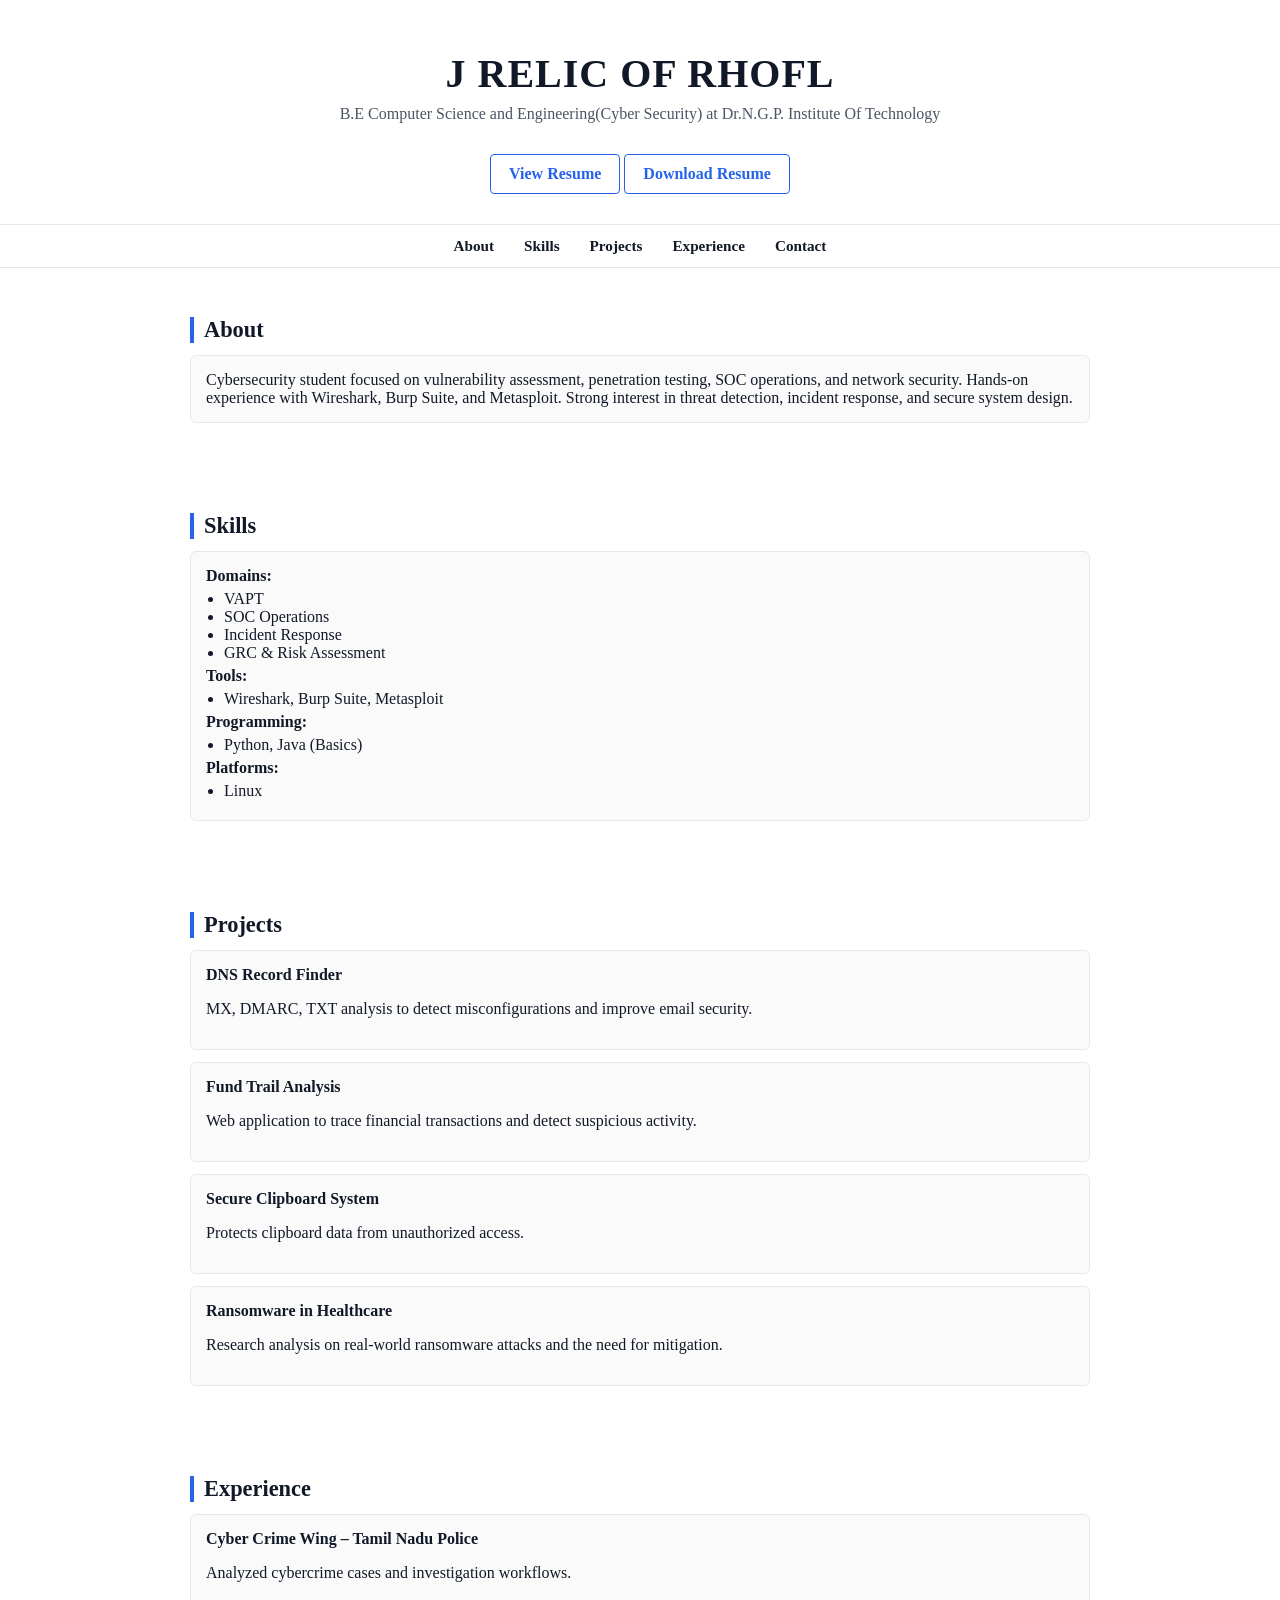
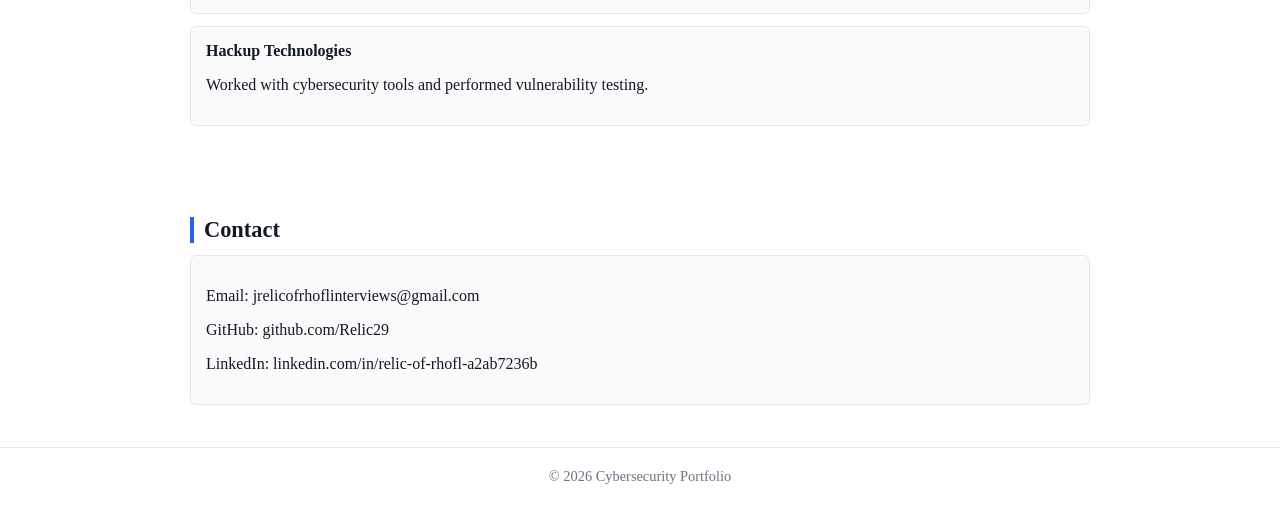
==== index.html @ 37b6a95f "Add files via upload" ====
<!DOCTYPE html>
<html lang="en">
<head>
<meta charset="UTF-8">
<meta name="viewport" content="width=device-width, initial-scale=1.0">
<title>J RELIC OF RHOFL | Cybersecurity Portfolio</title>

<style>
body {
  margin: 0;
  font-family: "Times New Roman", Times, serif;
  background: #ffffff;
  color: #111827;
}

header {
  text-align: center;
  padding: 50px 20px 30px;
  border-bottom: 1px solid #e5e7eb;
}

header h1 {
  font-size: 2.5rem;
  margin: 0;
  letter-spacing: 1px;
}

header p {
  margin-top: 8px;
  color: #4b5563;
  font-size: 1rem;
}

nav {
  display: flex;
  justify-content: center;
  gap: 30px;
  padding: 12px;
  border-bottom: 1px solid #e5e7eb;
}

nav a {
  text-decoration: none;
  color: #111827;
  font-weight: 600;
  font-size: 0.95rem;
}

nav a:hover {
  color: #2563eb;
}

section {
  max-width: 900px;
  margin: auto;
  padding: 30px 20px;
}

h2 {
  font-size: 1.4rem;
  margin-bottom: 12px;
  border-left: 4px solid #2563eb;
  padding-left: 10px;
}

.card {
  border: 1px solid #e5e7eb;
  border-radius: 6px;
  padding: 15px;
  margin-bottom: 12px;
  background: #fafafa;
}

ul {
  margin: 5px 0;
  padding-left: 18px;
}

.footer {
  text-align: center;
  padding: 20px;
  border-top: 1px solid #e5e7eb;
  color: #6b7280;
  font-size: 0.9rem;
}
.resume-btn {
  display: inline-block;
  margin-top: 15px;
  padding: 10px 18px;
  border: 1px solid #2563eb;
  color: #2563eb;
  text-decoration: none;
  font-weight: 600;
  border-radius: 4px;
  transition: 0.3s;
}

.resume-btn:hover {
  background: #2563eb;
  color: #ffffff;
}

</style>
</head>

<body>

<header>
  <h1>J RELIC OF RHOFL</h1>
  <p>B.E Computer Science and Engineering(Cyber Security) at Dr.N.G.P. Institute Of Technology</p>
  <a href="resume.pdf" target="_blank" class="resume-btn">View Resume</a>
  <a href="resume.pdf" download class="resume-btn">Download Resume</a>
</header>

<nav>
  <a href="#about">About</a>
  <a href="#skills">Skills</a>
  <a href="#projects">Projects</a>
  <a href="#experience">Experience</a>
  <a href="#contact">Contact</a>
</nav>

<section id="about">
  <h2>About</h2>
  <div class="card">
    Cybersecurity student focused on vulnerability assessment, penetration testing, SOC operations, and network security. Hands-on experience with Wireshark, Burp Suite, and Metasploit. Strong interest in threat detection, incident response, and secure system design.
  </div>
</section>

<section id="skills">
  <h2>Skills</h2>
  <div class="card">
    <b>Domains:</b>
    <ul>
      <li>VAPT</li>
      <li>SOC Operations</li>
      <li>Incident Response</li>
      <li>GRC & Risk Assessment</li>
    </ul>

    <b>Tools:</b>
    <ul>
      <li>Wireshark, Burp Suite, Metasploit</li>
    </ul>

    <b>Programming:</b>
    <ul>
      <li>Python, Java (Basics) </li>
    </ul>

    <b>Platforms:</b>
    <ul>
      <li>Linux</li>
    </ul>
  </div>
</section>

<section id="projects">
  <h2>Projects</h2>

  <div class="card">
    <b>DNS Record Finder</b>
    <p>MX, DMARC, TXT analysis to detect misconfigurations and improve email security.</p>
  </div>

  <div class="card">
    <b>Fund Trail Analysis</b>
    <p>Web application to trace financial transactions and detect suspicious activity.</p>
  </div>

  <div class="card">
    <b>Secure Clipboard System</b>
    <p>Protects clipboard data from unauthorized access.</p>
  </div>

  <div class="card">
    <b>Ransomware in Healthcare</b>
    <p>Research analysis on real-world ransomware attacks and the need for mitigation.</p>
  </div>

</section>

<section id="experience">
  <h2>Experience</h2>

  <div class="card">
    <b>Cyber Crime Wing – Tamil Nadu Police</b>
    <p>Analyzed cybercrime cases and investigation workflows.</p>
  </div>

  <div class="card">
    <b>Hackup Technologies</b>
    <p>Worked with cybersecurity tools and performed vulnerability testing.</p>
  </div>

</section>

<section id="contact">
  <h2>Contact</h2>
  <div class="card">
    <p>Email: jrelicofrhoflinterviews@gmail.com</p>
    <p>GitHub: github.com/Relic29</p>
    <p>LinkedIn: linkedin.com/in/relic-of-rhofl-a2ab7236b</p>
  </div>
</section>

<div class="footer">
  © 2026 Cybersecurity Portfolio
</div>

</body>
</html>
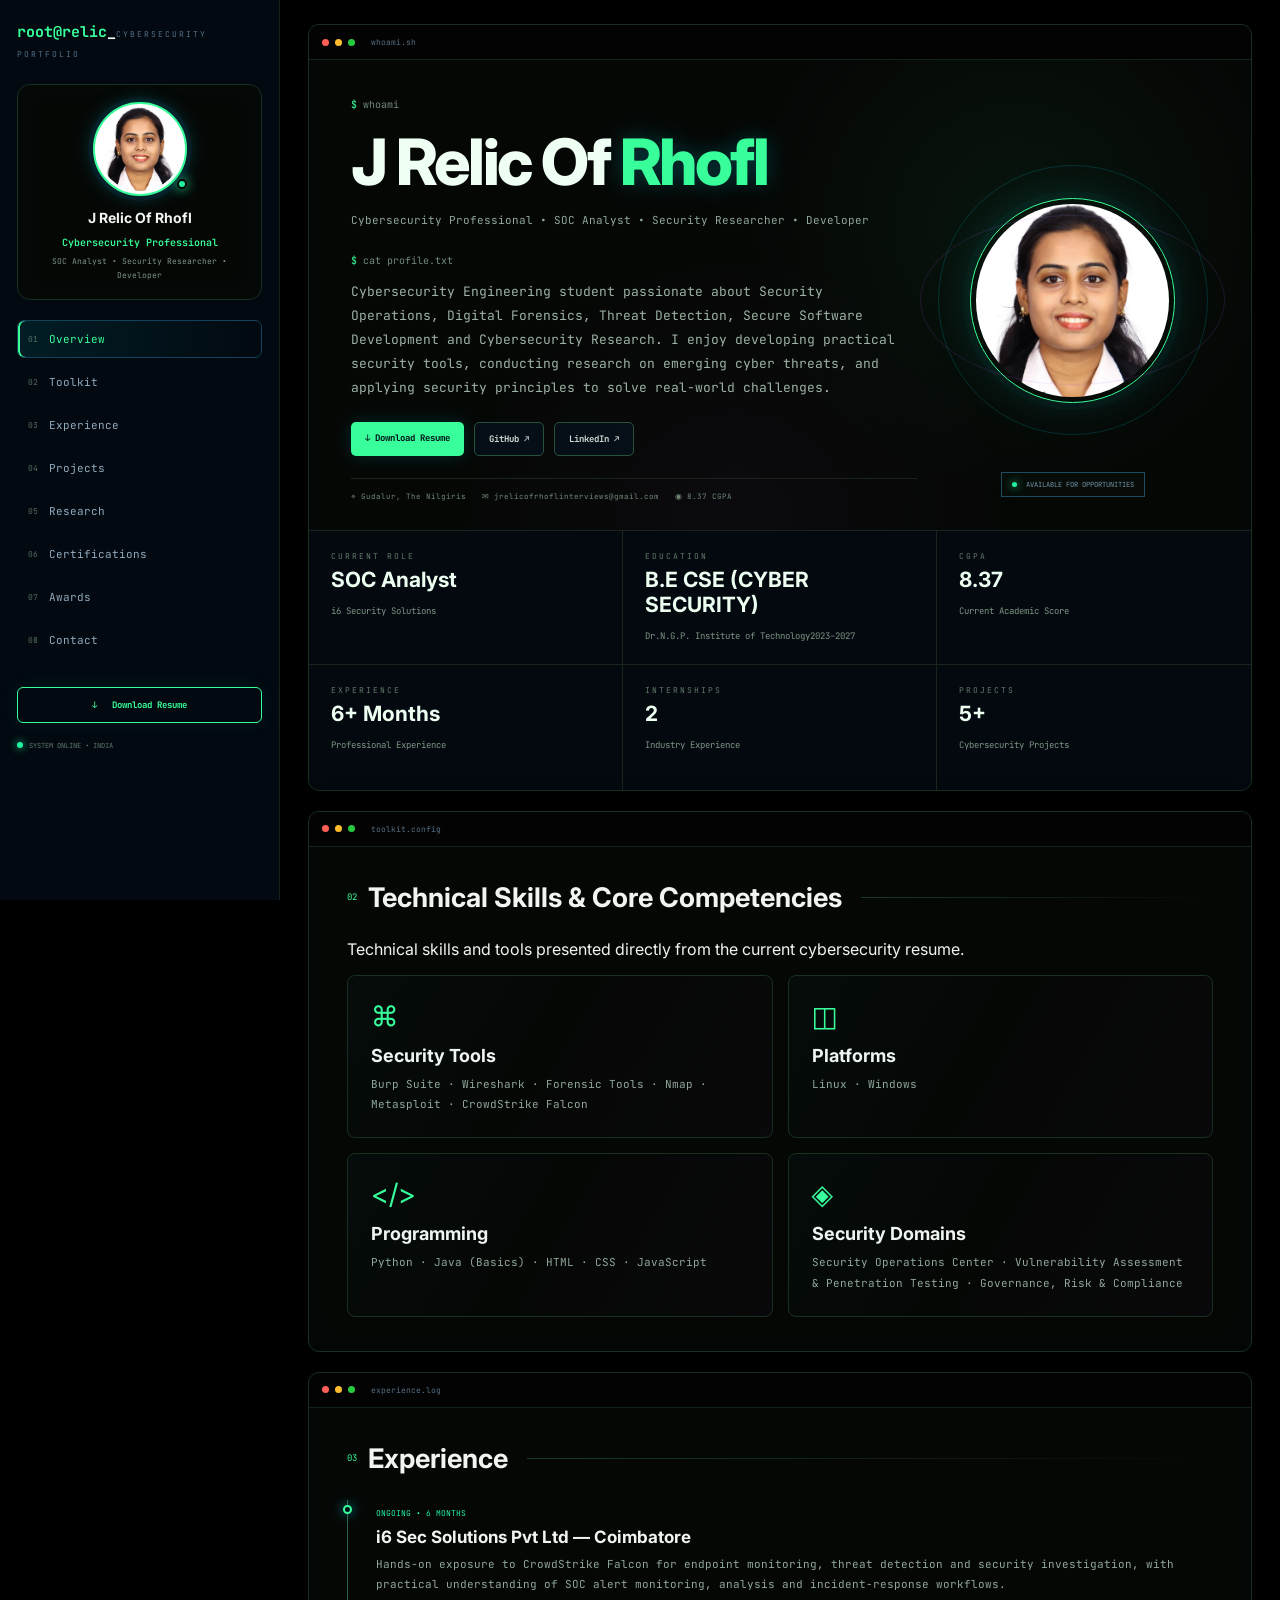
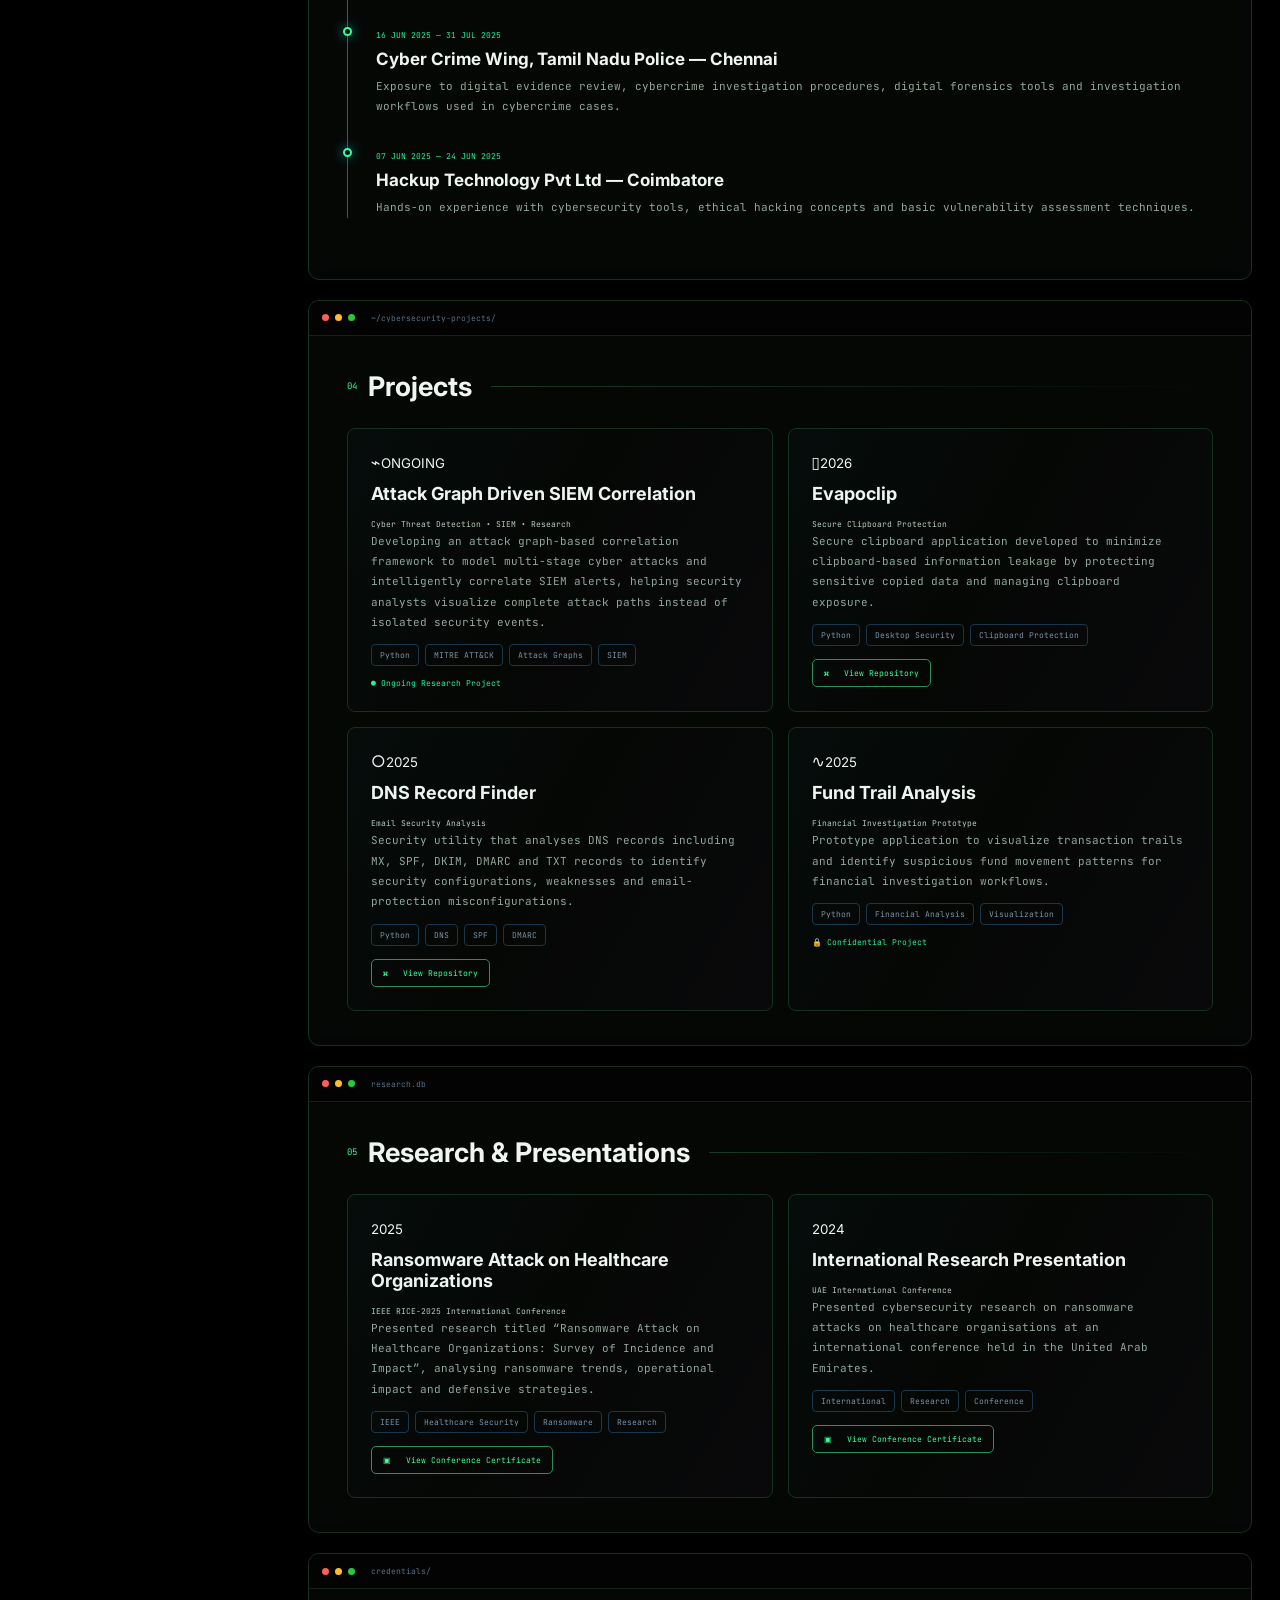
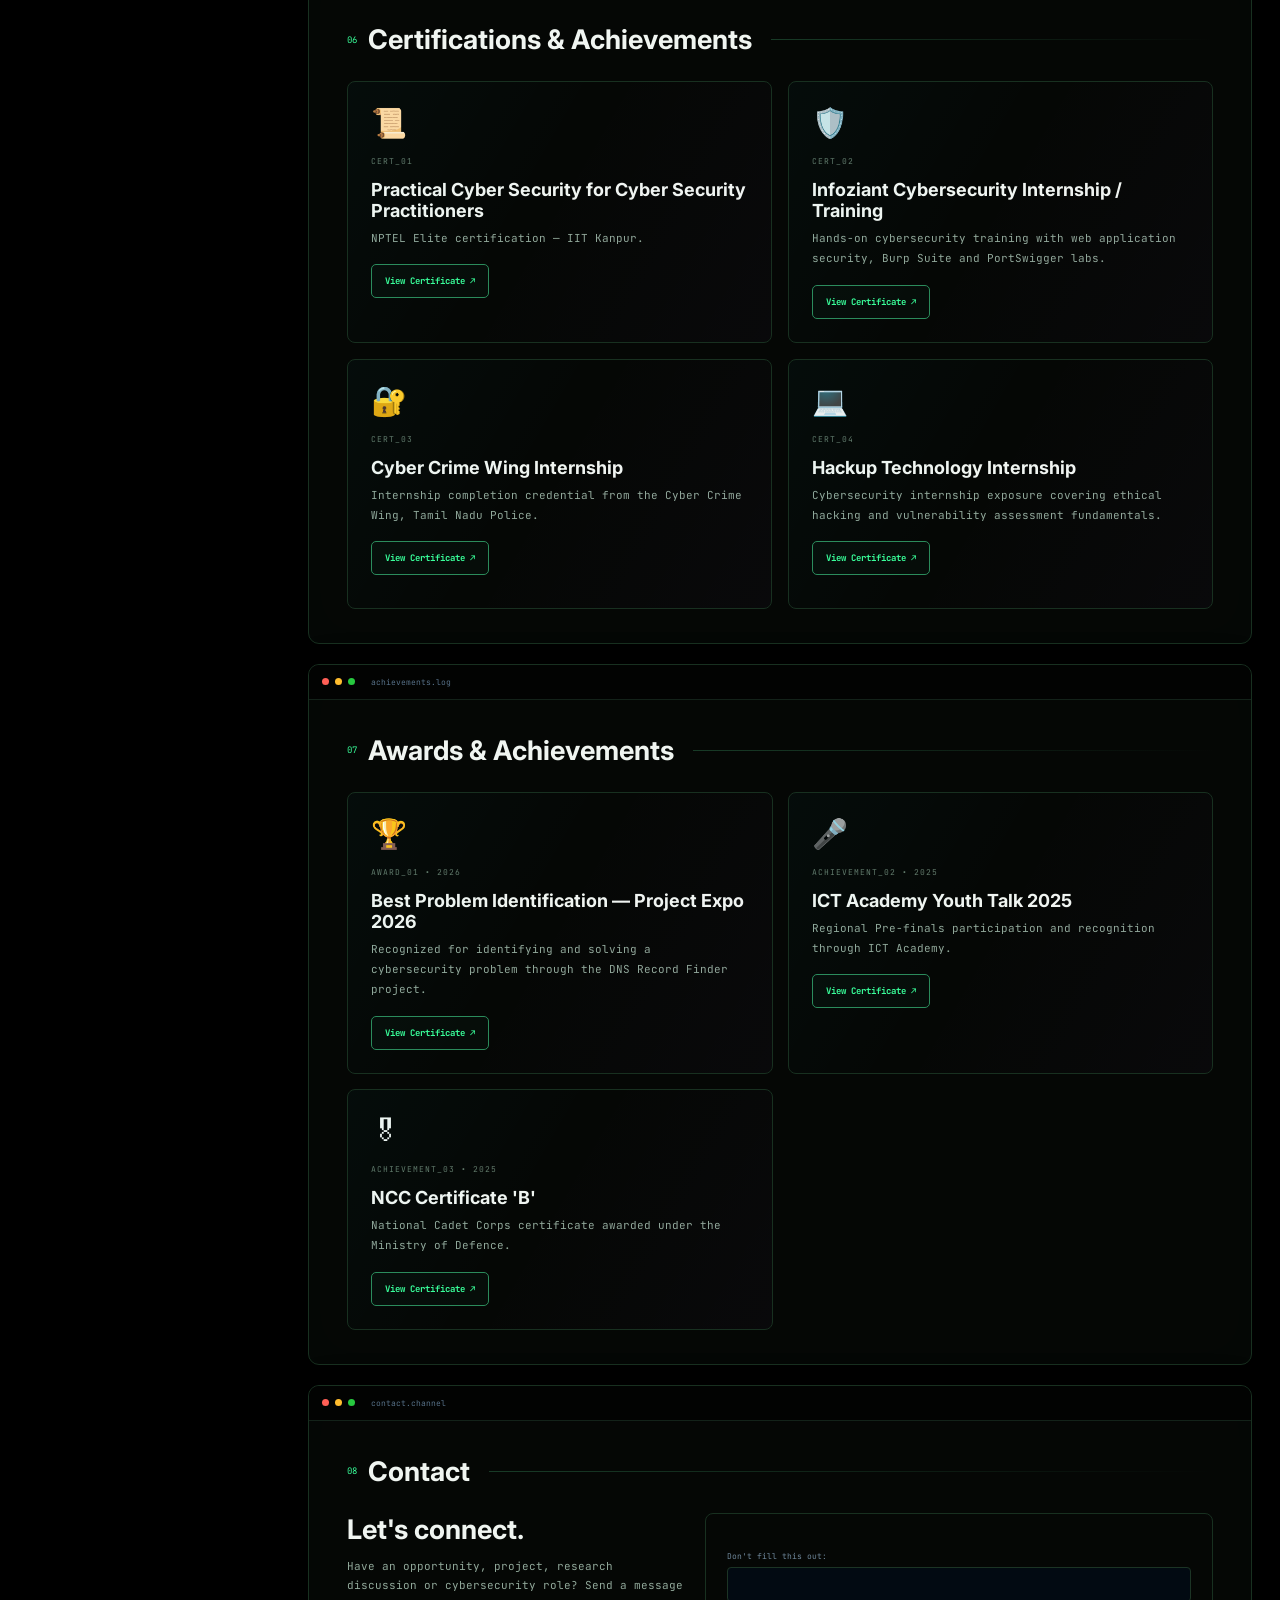
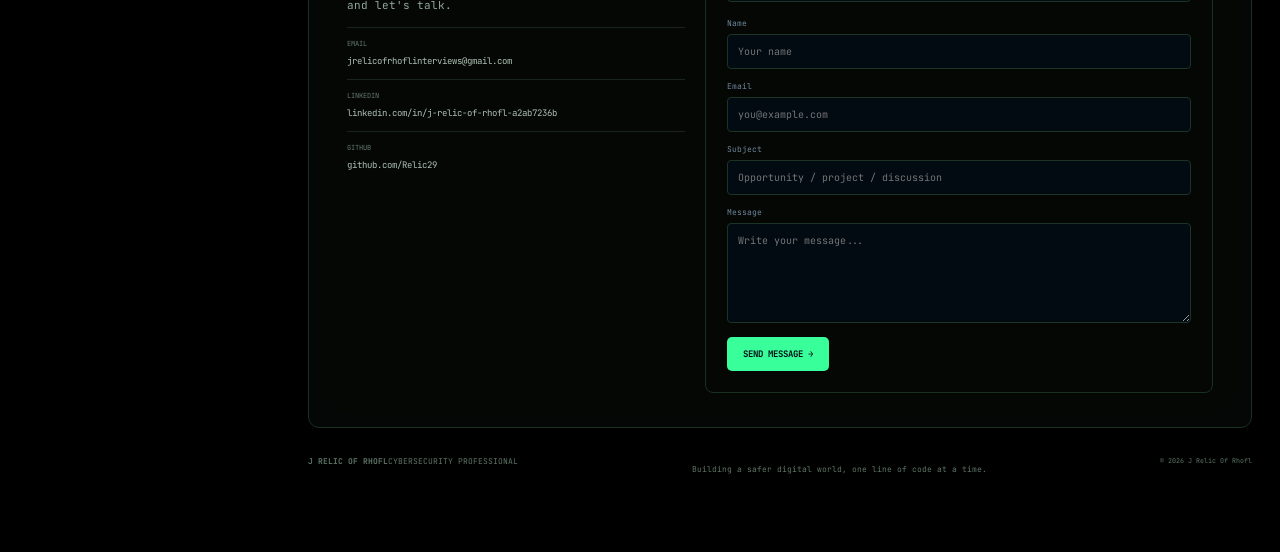
==== commit d13f73d5: "Update cybersecurity portfolio" ====
--- a/index.html
+++ b/index.html
@@ -1,212 +1,271 @@
-<!DOCTYPE html>
-<html lang="en">
-<head>
-<meta charset="UTF-8">
-<meta name="viewport" content="width=device-width, initial-scale=1.0">
-<title>J RELIC OF RHOFL | Cybersecurity Portfolio</title>
-
-<style>
-body {
-  margin: 0;
-  font-family: "Times New Roman", Times, serif;
-  background: #ffffff;
-  color: #111827;
-}
-
-header {
-  text-align: center;
-  padding: 50px 20px 30px;
-  border-bottom: 1px solid #e5e7eb;
-}
-
-header h1 {
-  font-size: 2.5rem;
-  margin: 0;
-  letter-spacing: 1px;
-}
-
-header p {
-  margin-top: 8px;
-  color: #4b5563;
-  font-size: 1rem;
-}
-
-nav {
-  display: flex;
-  justify-content: center;
-  gap: 30px;
-  padding: 12px;
-  border-bottom: 1px solid #e5e7eb;
-}
-
-nav a {
-  text-decoration: none;
-  color: #111827;
-  font-weight: 600;
-  font-size: 0.95rem;
-}
-
-nav a:hover {
-  color: #2563eb;
-}
-
-section {
-  max-width: 900px;
-  margin: auto;
-  padding: 30px 20px;
-}
-
-h2 {
-  font-size: 1.4rem;
-  margin-bottom: 12px;
-  border-left: 4px solid #2563eb;
-  padding-left: 10px;
-}
-
-.card {
-  border: 1px solid #e5e7eb;
-  border-radius: 6px;
-  padding: 15px;
-  margin-bottom: 12px;
-  background: #fafafa;
-}
-
-ul {
-  margin: 5px 0;
-  padding-left: 18px;
-}
-
-.footer {
-  text-align: center;
-  padding: 20px;
-  border-top: 1px solid #e5e7eb;
-  color: #6b7280;
-  font-size: 0.9rem;
-}
-.resume-btn {
-  display: inline-block;
-  margin-top: 15px;
-  padding: 10px 18px;
-  border: 1px solid #2563eb;
-  color: #2563eb;
-  text-decoration: none;
-  font-weight: 600;
-  border-radius: 4px;
-  transition: 0.3s;
-}
-
-.resume-btn:hover {
-  background: #2563eb;
-  color: #ffffff;
-}
-
-</style>
-</head>
-
-<body>
-
-<header>
-  <h1>J RELIC OF RHOFL</h1>
-  <p>B.E Computer Science and Engineering(Cyber Security) at Dr.N.G.P. Institute Of Technology</p>
-  <a href="resume.pdf" target="_blank" class="resume-btn">View Resume</a>
-  <a href="resume.pdf" download class="resume-btn">Download Resume</a>
-</header>
-
-<nav>
-  <a href="#about">About</a>
-  <a href="#skills">Skills</a>
-  <a href="#projects">Projects</a>
-  <a href="#experience">Experience</a>
-  <a href="#contact">Contact</a>
-</nav>
-
-<section id="about">
-  <h2>About</h2>
-  <div class="card">
-    Cybersecurity student focused on vulnerability assessment, penetration testing, SOC operations, and network security. Hands-on experience with Wireshark, Burp Suite, and Metasploit. Strong interest in threat detection, incident response, and secure system design.
-  </div>
-</section>
-
-<section id="skills">
-  <h2>Skills</h2>
-  <div class="card">
-    <b>Domains:</b>
-    <ul>
-      <li>VAPT</li>
-      <li>SOC Operations</li>
-      <li>Incident Response</li>
-      <li>GRC & Risk Assessment</li>
-    </ul>
-
-    <b>Tools:</b>
-    <ul>
-      <li>Wireshark, Burp Suite, Metasploit</li>
-    </ul>
-
-    <b>Programming:</b>
-    <ul>
-      <li>Python, Java (Basics) </li>
-    </ul>
-
-    <b>Platforms:</b>
-    <ul>
-      <li>Linux</li>
-    </ul>
-  </div>
-</section>
-
-<section id="projects">
-  <h2>Projects</h2>
-
-  <div class="card">
-    <b>DNS Record Finder</b>
-    <p>MX, DMARC, TXT analysis to detect misconfigurations and improve email security.</p>
-  </div>
-
-  <div class="card">
-    <b>Fund Trail Analysis</b>
-    <p>Web application to trace financial transactions and detect suspicious activity.</p>
-  </div>
-
-  <div class="card">
-    <b>Secure Clipboard System</b>
-    <p>Protects clipboard data from unauthorized access.</p>
-  </div>
-
-  <div class="card">
-    <b>Ransomware in Healthcare</b>
-    <p>Research analysis on real-world ransomware attacks and the need for mitigation.</p>
-  </div>
-
-</section>
-
-<section id="experience">
-  <h2>Experience</h2>
-
-  <div class="card">
-    <b>Cyber Crime Wing – Tamil Nadu Police</b>
-    <p>Analyzed cybercrime cases and investigation workflows.</p>
-  </div>
-
-  <div class="card">
-    <b>Hackup Technologies</b>
-    <p>Worked with cybersecurity tools and performed vulnerability testing.</p>
-  </div>
-
-</section>
-
-<section id="contact">
-  <h2>Contact</h2>
-  <div class="card">
-    <p>Email: jrelicofrhoflinterviews@gmail.com</p>
-    <p>GitHub: github.com/Relic29</p>
-    <p>LinkedIn: linkedin.com/in/relic-of-rhofl-a2ab7236b</p>
-  </div>
-</section>
-
-<div class="footer">
-  © 2026 Cybersecurity Portfolio
-</div>
-
-</body>
-</html>
+<!DOCTYPE html>
+<html lang="en">
+<head>
+<meta charset="UTF-8">
+<meta name="viewport" content="width=device-width, initial-scale=1.0">
+<title>J Relic Of Rhofl | Cybersecurity Professional</title>
+<meta name="description" content="J Relic Of Rhofl — Cybersecurity Professional, SOC Analyst, Security Researcher and Developer.">
+<link rel="preconnect" href="https://fonts.googleapis.com">
+<link rel="preconnect" href="https://fonts.gstatic.com" crossorigin>
+<link href="https://fonts.googleapis.com/css2?family=JetBrains+Mono:wght@400;500;600;700&family=Space+Grotesk:wght@500;600;700&display=swap" rel="stylesheet">
+<link rel="stylesheet" href="style.css">
+</head>
+<body><div class="cyber-bg black-cyber-bg" aria-hidden="true"><div class="grid-glow"></div><div class="scan-beam"></div><div class="hud-orb orb-a"></div><div class="hud-orb orb-b"></div><div class="hud-cross cross-a">+</div><div class="hud-cross cross-b">+</div></div>
+<div class="scanlines"></div>
+<div class="ambient ambient-a"></div>
+<div class="ambient ambient-b"></div>
+
+<div class="shell">
+<aside class="sidebar" id="sidebar">
+  <div class="brand"><span class="prompt">root@relic</span><span class="cursor">_</span><span class="brand-sub">CYBERSECURITY PORTFOLIO</span></div>
+
+  <div class="operator-card">
+    <div class="operator-photo"><img src="assets/profile.jpg" alt="J Relic Of Rhofl"><span></span></div>
+    <h3>J Relic Of Rhofl</h3>
+    <strong>Cybersecurity Professional</strong>
+    <small>SOC Analyst • Security Researcher • Developer</small>
+  </div>
+
+  <nav>
+    <a class="active" href="#overview"><i>01</i> Overview</a>
+    <a href="#toolkit"><i>02</i> Toolkit</a>
+    <a href="#experience"><i>03</i> Experience</a>
+    <a href="#projects"><i>04</i> Projects</a>
+    <a href="#research"><i>05</i> Research</a>
+    <a href="#certificates"><i>06</i> Certifications</a>
+    <a href="#awards"><i>07</i> Awards</a><a href="#contact"><i>08</i> Contact</a>
+  </nav>
+
+  <a class="resume-btn" href="assets/resume.pdf" download>↓ &nbsp; Download Resume</a>
+  <div class="system"><span></span>SYSTEM ONLINE • INDIA</div>
+</aside>
+
+<button class="mobile-toggle" id="mobileToggle">☰</button>
+
+<main class="main">
+<div class="content">
+<section class="window" id="overview">
+  <div class="chrome"><b></b><b></b><b></b><span>whoami.sh</span></div>
+  <div class="hero">
+    <div class="hero-copy">
+      <div class="terminal-line"><span>$</span> whoami</div>
+      <h1>J Relic Of <em>Rhofl</em></h1>
+      <div class="tagline">Cybersecurity Professional <span>•</span> SOC Analyst <span>•</span> Security Researcher <span>•</span> Developer</div>
+      <div class="terminal-line profile-command"><span>$</span> cat profile.txt</div>
+      <p class="intro">Cybersecurity Engineering student passionate about Security Operations, Digital Forensics, Threat Detection, Secure Software Development and Cybersecurity Research. I enjoy developing practical security tools, conducting research on emerging cyber threats, and applying security principles to solve real-world challenges.</p>
+      <div class="hero-actions">
+        <a class="primary-btn" href="assets/resume.pdf" download>↓ Download Resume</a>
+        <a class="outline-btn" href="https://github.com/Relic29" target="_blank">GitHub ↗</a>
+        <a class="outline-btn" href="https://www.linkedin.com/in/j-relic-of-rhofl-a2ab7236b/" target="_blank">LinkedIn ↗</a>
+      </div>
+      <div class="contact-strip">
+        <span>⌖ Gudalur, The Nilgiris</span>
+        <span>✉ jrelicofrhoflinterviews@gmail.com</span>
+        <span>◉ 8.37 CGPA</span>
+      </div>
+    </div>
+    <div class="hero-photo">
+      <div class="ring ring-a"></div><div class="ring ring-b"></div>
+      <div class="photo"><img src="assets/profile.jpg" alt="J Relic Of Rhofl"></div>
+      <div class="status-chip"><span></span> AVAILABLE FOR OPPORTUNITIES</div>
+    </div>
+  </div>
+
+  <div class="stat-grid">
+    <div><small>CURRENT ROLE</small><strong>SOC Analyst</strong><span>i6 Security Solutions</span></div>
+    <div class="education-stat"><small>EDUCATION</small><strong>B.E CSE (CYBER SECURITY)</strong><span>Dr.N.G.P. Institute of Technology</span><em>2023–2027</em></div>
+    <div><small>CGPA</small><strong>8.37</strong><span>Current Academic Score</span></div>
+    <div><small>EXPERIENCE</small><strong>6+ Months</strong><span>Professional Experience</span></div>
+    <div><small>INTERNSHIPS</small><strong>2</strong><span>Industry Experience</span></div>
+    <div><small>PROJECTS</small><strong>5+</strong><span>Cybersecurity Projects</span></div>
+  </div>
+</section>
+
+<section class="window" id="toolkit">
+  <div class="chrome"><b></b><b></b><b></b><span>toolkit.config</span></div>
+  <div class="section-body">
+    <div class="section-head"><span>02</span><h2>Technical Skills & Core Competencies</h2></div>
+    <div class="skill-intro">
+      <p>Technical skills and tools presented directly from the current cybersecurity resume.</p>
+    </div>
+    <div class="tool-grid enhanced-tools">
+      <article>
+        <div class="icon">⌘</div>
+        <h3>Security Tools</h3>
+        <p>Burp Suite · Wireshark · Forensic Tools · Nmap · Metasploit · CrowdStrike Falcon</p>
+      </article>
+      <article>
+        <div class="icon">◫</div>
+        <h3>Platforms</h3>
+        <p>Linux · Windows</p>
+      </article>
+      <article>
+        <div class="icon">&lt;/&gt;</div>
+        <h3>Programming</h3>
+        <p>Python · Java (Basics) · HTML · CSS · JavaScript</p>
+      </article>
+      <article>
+        <div class="icon">◈</div>
+        <h3>Security Domains</h3>
+        <p>Security Operations Center · Vulnerability Assessment &amp; Penetration Testing · Governance, Risk &amp; Compliance</p>
+      </article>
+    </div></div>
+  </div>
+</section>
+
+<section class="window" id="experience">
+  <div class="chrome"><b></b><b></b><b></b><span>experience.log</span></div>
+  <div class="section-body">
+    <div class="section-head"><span>03</span><h2>Experience</h2></div>
+    <div class="timeline">
+      <article><div class="dot"></div><div><small>ONGOING • 6 MONTHS</small><h3>i6 Sec Solutions Pvt Ltd — Coimbatore</h3><p>Hands-on exposure to CrowdStrike Falcon for endpoint monitoring, threat detection and security investigation, with practical understanding of SOC alert monitoring, analysis and incident-response workflows.</p></div></article>
+      <article><div class="dot"></div><div><small>16 JUN 2025 — 31 JUL 2025</small><h3>Cyber Crime Wing, Tamil Nadu Police — Chennai</h3><p>Exposure to digital evidence review, cybercrime investigation procedures, digital forensics tools and investigation workflows used in cybercrime cases.</p></div></article>
+      <article><div class="dot"></div><div><small>07 JUN 2025 — 24 JUN 2025</small><h3>Hackup Technology Pvt Ltd — Coimbatore</h3><p>Hands-on experience with cybersecurity tools, ethical hacking concepts and basic vulnerability assessment techniques.</p></div></article>
+    </div>
+  </div>
+</section>
+
+<section class="window" id="projects">
+  <div class="chrome"><b></b><b></b><b></b><span>~/cybersecurity-projects/</span></div>
+  <div class="section-body">
+    <div class="section-head"><span>04</span><h2>Projects</h2></div>
+    <div class="project-grid">
+      <article class="card"><div class="card-top"><span class="project-icon">⌁</span><small>ONGOING</small></div><h3>Attack Graph Driven SIEM Correlation</h3><label>Cyber Threat Detection • SIEM • Research</label><p>Developing an attack graph-based correlation framework to model multi-stage cyber attacks and intelligently correlate SIEM alerts, helping security analysts visualize complete attack paths instead of isolated security events.</p><div class="chips"><span>Python</span><span>MITRE ATT&CK</span><span>Attack Graphs</span><span>SIEM</span></div><div class="project-status ongoing"><b>●</b> Ongoing Research Project</div></article>
+
+      <article class="card"><div class="card-top"><span class="project-icon">▯</span><small>2026</small></div><h3>Evapoclip</h3><label>Secure Clipboard Protection</label><p>Secure clipboard application developed to minimize clipboard-based information leakage by protecting sensitive copied data and managing clipboard exposure.</p><div class="chips"><span>Python</span><span>Desktop Security</span><span>Clipboard Protection</span></div><a class="repo-btn" href="https://github.com/Relic29/EVAPOCLIP" target="_blank">⌘ &nbsp; View Repository</a></article>
+
+      <article class="card"><div class="card-top"><span class="project-icon">○</span><small>2025</small></div><h3>DNS Record Finder</h3><label>Email Security Analysis</label><p>Security utility that analyses DNS records including MX, SPF, DKIM, DMARC and TXT records to identify security configurations, weaknesses and email-protection misconfigurations.</p><div class="chips"><span>Python</span><span>DNS</span><span>SPF</span><span>DMARC</span></div><a class="repo-btn" href="https://github.com/Relic29/DNS-RECORD-FINDER" target="_blank">⌘ &nbsp; View Repository</a></article>
+
+      <article class="card"><div class="card-top"><span class="project-icon">∿</span><small>2025</small></div><h3>Fund Trail Analysis</h3><label>Financial Investigation Prototype</label><p>Prototype application to visualize transaction trails and identify suspicious fund movement patterns for financial investigation workflows.</p><div class="chips"><span>Python</span><span>Financial Analysis</span><span>Visualization</span></div><div class="project-status restricted">🔒 Confidential Project</div></article>
+    </div>
+  </div>
+</section>
+
+<section class="window" id="research">
+  <div class="chrome"><b></b><b></b><b></b><span>research.db</span></div>
+  <div class="section-body">
+    <div class="section-head"><span>05</span><h2>Research & Presentations</h2></div>
+    <div class="research-grid">
+      <article class="research-card"><small>2025</small><h3>Ransomware Attack on Healthcare Organizations</h3><label>IEEE RICE-2025 International Conference</label><p>Presented research titled “Ransomware Attack on Healthcare Organizations: Survey of Incidence and Impact”, analysing ransomware trends, operational impact and defensive strategies.</p><div class="chips"><span>IEEE</span><span>Healthcare Security</span><span>Ransomware</span><span>Research</span></div><a class="repo-btn" href="assets/certificates/rice-2025-ransomware-paper.pdf" target="_blank">▣ &nbsp; View Conference Certificate</a></article>
+      <article class="research-card"><small>2024</small><h3>International Research Presentation</h3><label>UAE International Conference</label><p>Presented cybersecurity research on ransomware attacks on healthcare organisations at an international conference held in the United Arab Emirates.</p><div class="chips"><span>International</span><span>Research</span><span>Conference</span></div><a class="repo-btn" href="assets/certificates/uae-ransomware-presentation.pdf" target="_blank">▣ &nbsp; View Conference Certificate</a></article>
+    </div>
+  </div>
+</section>
+
+<section class="window" id="certificates">
+  <div class="chrome"><b></b><b></b><b></b><span>credentials/</span></div>
+  <div class="section-body">
+    <div class="section-head"><span>06</span><h2>Certifications & Achievements</h2></div>
+
+<div class="cert-grid">
+  <article class="cert-card">
+    <div class="credential-icon">📜</div>
+    <small>CERT_01</small>
+    <h3>Practical Cyber Security for Cyber Security Practitioners</h3>
+    <p>NPTEL Elite certification — IIT Kanpur.</p>
+    <a class="cert-view" href="assets/certificates/nptel-practical-cyber-security.pdf" target="_blank" rel="noopener">View Certificate ↗</a>
+  </article>
+  <article class="cert-card">
+    <div class="credential-icon">🛡️</div>
+    <small>CERT_02</small>
+    <h3>Infoziant Cybersecurity Internship / Training</h3>
+    <p>Hands-on cybersecurity training with web application security, Burp Suite and PortSwigger labs.</p>
+    <a class="cert-view" href="assets/certificates/infoziant-full-stack-cyber-security-practitioner.pdf" target="_blank" rel="noopener">View Certificate ↗</a>
+  </article>
+  <article class="cert-card">
+    <div class="credential-icon">🔐</div>
+    <small>CERT_03</small>
+    <h3>Cyber Crime Wing Internship</h3>
+    <p>Internship completion credential from the Cyber Crime Wing, Tamil Nadu Police.</p>
+    <a class="cert-view" href="assets/certificates/cyber-crime-wing-internship.pdf" target="_blank" rel="noopener">View Certificate ↗</a>
+  </article>
+  <article class="cert-card">
+    <div class="credential-icon">💻</div>
+    <small>CERT_04</small>
+    <h3>Hackup Technology Internship</h3>
+    <p>Cybersecurity internship exposure covering ethical hacking and vulnerability assessment fundamentals.</p>
+    <a class="cert-view" href="assets/certificates/hackup-internship.pdf" target="_blank" rel="noopener">View Certificate ↗</a>
+  </article>
+</div>
+
+      </div>
+    </section>
+
+<section class="window dashboard-panel" id="awards">
+      <div class="chrome"><b></b><b></b><b></b><span>achievements.log</span></div>
+      <div class="section-body">
+        <div class="section-head"><span>07</span><h2>Awards &amp; Achievements</h2></div>
+        <div class="award-grid">
+          <article class="award-card">
+            <div class="award-icon">🏆</div>
+            <small>AWARD_01 • 2026</small>
+            <h3>Best Problem Identification — Project Expo 2026</h3>
+            <p>Recognized for identifying and solving a cybersecurity problem through the DNS Record Finder project.</p>
+            <a class="cert-view" href="assets/certificates/best-problem-identification.pdf" target="_blank" rel="noopener">View Certificate ↗</a>
+          </article>
+          <article class="award-card">
+            <div class="award-icon">🎤</div>
+            <small>ACHIEVEMENT_02 • 2025</small>
+            <h3>ICT Academy Youth Talk 2025</h3>
+            <p>Regional Pre-finals participation and recognition through ICT Academy.</p>
+            <a class="cert-view" href="assets/certificates/ict-academy-youth-talk.pdf" target="_blank" rel="noopener">View Certificate ↗</a>
+          </article>
+          <article class="award-card">
+            <div class="award-icon">🎖</div>
+            <small>ACHIEVEMENT_03 • 2025</small>
+            <h3>NCC Certificate 'B'</h3>
+            <p>National Cadet Corps certificate awarded under the Ministry of Defence.</p>
+            <a class="cert-view" href="assets/certificates/ncc-certificate-b.pdf" target="_blank" rel="noopener">View Certificate ↗</a>
+          </article>
+        </div>
+      </div>
+    </section>
+<section class="window" id="contact">
+  <div class="chrome"><b></b><b></b><b></b><span>contact.channel</span></div>
+  <div class="section-body">
+    <div class="section-head"><span>08</span><h2>Contact</h2></div>
+    <div class="contact-layout">
+      <div class="contact-info">
+        <h3>Let's connect.</h3>
+        <p>Have an opportunity, project, research discussion or cybersecurity role? Send a message and let's talk.</p>
+        <div><small>EMAIL</small><a href="mailto:jrelicofrhoflinterviews@gmail.com">jrelicofrhoflinterviews@gmail.com</a></div>
+        <div><small>LINKEDIN</small><a href="https://www.linkedin.com/in/j-relic-of-rhofl-a2ab7236b/" target="_blank">linkedin.com/in/j-relic-of-rhofl-a2ab7236b</a></div>
+        <div><small>GITHUB</small><a href="https://github.com/Relic29" target="_blank">github.com/Relic29</a></div>
+      </div>
+      <form name="contact" method="POST" data-netlify="true" data-netlify-honeypot="bot-field" action="/success.html">
+        <input type="hidden" name="form-name" value="contact">
+        <p class="hidden"><label>Don't fill this out: <input name="bot-field"></label></p>
+        <label>Name<input name="name" required placeholder="Your name"></label>
+        <label>Email<input type="email" name="email" required placeholder="you@example.com"></label>
+        <label>Subject<input name="subject" placeholder="Opportunity / project / discussion"></label>
+        <label>Message<textarea name="message" rows="6" required placeholder="Write your message..."></textarea></label>
+        <button type="submit">SEND MESSAGE →</button>
+      </form>
+    </div>
+  </div>
+</section>
+
+<footer><div><b>J RELIC OF RHOFL</b><span>CYBERSECURITY PROFESSIONAL</span></div><p>Building a safer digital world, one line of code at a time.</p><small>© 2026 J Relic Of Rhofl</small></footer>
+</div>
+</main>
+</div>
+<script src="script.js"></script>
+
+<script>
+document.addEventListener('DOMContentLoaded', function () {
+  const toggle = document.getElementById('mobileToggle');
+  const sidebar = document.querySelector('.sidebar');
+  if (!toggle || !sidebar) return;
+  toggle.addEventListener('click', function () {
+    sidebar.classList.toggle('open');
+  });
+  sidebar.querySelectorAll('a').forEach(function (link) {
+    link.addEventListener('click', function () {
+      if (window.innerWidth <= 1100) sidebar.classList.remove('open');
+    });
+  });
+});
+</script>
+
+</body>
+</html>
--- a/style.css
+++ b/style.css
@@ -0,0 +1,580 @@
+
+@import url('https://fonts.googleapis.com/css2?family=Inter:wght@400;500;600;700;800&family=JetBrains+Mono:wght@400;500;600&display=swap');
+
+:root{
+  --bg:#030504;--panel:#080c09;--panel2:#0b100c;--line:#1c2920;
+  --cyan:#39ff9a;--blue:#39ff9a;--violet:#8affc1;--text:#edf7f0;--muted:#8fa49a;
+  --green:#20f2a0;
+}
+*{box-sizing:border-box}
+html{scroll-behavior:smooth}
+body{margin:0;background:var(--bg);color:var(--text);font-family:Inter,system-ui,sans-serif;overflow-x:hidden}
+body:before{content:"";position:fixed;inset:0;z-index:-5;background:radial-gradient(circle at 72% 8%,rgba(57,255,154,.06),transparent 28%),radial-gradient(circle at 15% 82%,rgba(138,255,193,.04),transparent 30%),linear-gradient(135deg,#010201,#050805 55%,#010201)}
+.cyber-bg{position:fixed;inset:0;z-index:-4;pointer-events:none;overflow:hidden}
+.grid-glow{position:absolute;inset:0;opacity:.25;background-image:linear-gradient(rgba(57,255,154,.055) 1px,transparent 1px),linear-gradient(90deg,rgba(57,255,154,.055) 1px,transparent 1px);background-size:46px 46px;mask-image:linear-gradient(to bottom,black,transparent 92%)}
+.scan-beam{position:absolute;left:0;right:0;height:2px;background:linear-gradient(90deg,transparent,var(--cyan),transparent);box-shadow:0 0 24px var(--cyan);opacity:.28;animation:scan 7s linear infinite}
+@keyframes scan{from{top:-3%}to{top:103%}}
+.hud-orb{position:absolute;border:1px solid rgba(0,234,255,.12);border-radius:50%;box-shadow:0 0 45px rgba(0,234,255,.04);animation:pulse 5s ease-in-out infinite}.orb-a{width:420px;height:420px;right:-180px;top:90px}.orb-b{width:320px;height:320px;left:-160px;bottom:8%}.hud-cross{position:absolute;color:var(--cyan);opacity:.45;font:20px "JetBrains Mono";animation:flicker 3s infinite}.cross-a{right:8%;top:24%}.cross-b{left:24%;bottom:18%}@keyframes pulse{50%{transform:scale(1.06);opacity:.55}}@keyframes flicker{50%{opacity:.12}}
+
+.shell{display:grid;grid-template-columns:255px minmax(0,1fr);min-height:100vh}
+.sidebar{position:sticky;top:0;height:100vh;background:rgba(3,10,18,.90);backdrop-filter:blur(14px);border-right:1px solid #17221b;padding:22px 17px;z-index:20}
+.brand{font:700 15px "JetBrains Mono";color:#effaf2}.brand .prompt{color:var(--cyan)}.brand-sub{font:8px "JetBrains Mono";letter-spacing:2px;color:#537087;margin-top:4px}
+.operator-card{margin-top:22px;border:1px solid #1b2a21;border-radius:13px;padding:17px 10px;text-align:center;background:linear-gradient(145deg,rgba(10,25,40,.9),rgba(4,13,23,.9));box-shadow:inset 0 0 35px rgba(0,234,255,.025)}
+.operator-photo{position:relative;width:94px;height:94px;margin:auto}.operator-photo img{width:100%;height:100%;object-fit:cover;border-radius:50%;border:2px solid var(--cyan);padding:3px;background:#fff;box-shadow:0 0 20px rgba(0,234,255,.25),0 0 0 5px rgba(47,124,255,.06)}.operator-photo span{position:absolute;right:0;bottom:7px;width:10px;height:10px;border-radius:50%;background:var(--green);box-shadow:0 0 12px var(--green);border:2px solid #050805}
+.operator-card h3{font-size:14px;margin:13px 0 4px}.operator-card strong{font:600 10px "JetBrains Mono";color:var(--cyan)}.operator-card small{display:block;font:8px/1.7 "JetBrains Mono";color:#7d9484;margin-top:5px}
+.sidebar nav{margin-top:20px;display:grid;gap:5px}.sidebar nav a{display:flex;align-items:center;padding:11px 10px;border-radius:7px;color:#93aabd;text-decoration:none;font:11px "JetBrains Mono";border:1px solid transparent}.sidebar nav a i{font-style:normal;color:#56705e;font-size:8px;margin-right:11px}.sidebar nav a:hover,.sidebar nav a.active{color:var(--cyan);background:linear-gradient(90deg,rgba(0,234,255,.09),transparent);border-color:#12415a;box-shadow:inset 2px 0 var(--cyan)}
+.resume-btn{display:block;margin-top:28px;text-align:center;padding:11px;border:1px solid var(--cyan);border-radius:6px;color:var(--cyan);text-decoration:none;font:700 9px "JetBrains Mono";box-shadow:0 0 18px rgba(0,234,255,.08)}.resume-btn:hover{background:rgba(0,234,255,.08)}.system{margin-top:18px;color:#62796a;font:7px "JetBrains Mono"}.system span{display:inline-block;width:6px;height:6px;border-radius:50%;background:var(--green);box-shadow:0 0 9px var(--green);margin-right:6px}
+.main{width:100%;padding:20px 25px 55px;min-width:0}.content{width:min(1120px,100%);margin:auto}.window{background:linear-gradient(145deg,rgba(7,19,31,.96),rgba(3,11,20,.96));border:1px solid #1a281f;border-radius:11px;overflow:hidden;margin-bottom:20px;box-shadow:0 18px 50px rgba(0,0,0,.22),inset 0 0 50px rgba(0,234,255,.012)}.chrome{height:35px;border-bottom:1px solid #18241c;background:rgba(4,12,21,.9);display:flex;align-items:center;padding:0 13px;gap:6px}.chrome b{width:7px;height:7px;border-radius:50%;background:#3d4a41}.chrome b:first-child{background:#ff5f56}.chrome b:nth-child(2){background:#ffbd2e}.chrome b:nth-child(3){background:#27c93f}.chrome span{margin-left:10px;color:#567087;font:8px "JetBrains Mono"}
+.hero{display:grid;grid-template-columns:1.35fr .65fr;gap:20px;padding:38px 42px 28px;position:relative;background:radial-gradient(circle at 75% 35%,rgba(57,255,154,.055),transparent 35%),radial-gradient(circle at 45% 100%,rgba(180,92,255,.04),transparent 40%)}
+.terminal-line{font:10px "JetBrains Mono";color:#728a79}.terminal-line span{color:var(--cyan)}.hero h1{font:800 clamp(48px,5vw,70px)/1.03 Inter;letter-spacing:-2.5px;margin:18px 0;color:#f0fff4}.hero h1 em{font-style:normal;color:var(--cyan);text-shadow:0 0 22px rgba(0,234,255,.25)}.tagline{font:11px "JetBrains Mono";color:#91a89a}.profile-command{margin-top:27px}.intro{max-width:750px;font:13px/1.85 "JetBrains Mono";color:#9db3a4}.hero-actions{display:flex;gap:10px;margin:22px 0;flex-wrap:wrap}.primary-btn,.outline-btn{padding:10px 14px;border-radius:5px;text-decoration:none;font:700 9px "JetBrains Mono"}.primary-btn{background:var(--cyan);color:#001018;box-shadow:0 0 18px rgba(0,234,255,.16)}.outline-btn{border:1px solid #27513a;color:#c9d9cf;background:rgba(6,18,30,.7)}.contact-strip{border-top:1px solid #18241c;padding-top:12px;display:flex;gap:16px;color:#708978;font:7.5px "JetBrains Mono";flex-wrap:wrap}
+.hero-photo{display:grid;place-items:center;min-height:280px;position:relative}.photo{width:205px;height:205px;border-radius:50%;padding:5px;border:1px solid var(--cyan);box-shadow:0 0 0 7px rgba(0,234,255,.025),0 0 45px rgba(0,234,255,.13)}.photo img{width:100%;height:100%;object-fit:cover;border-radius:50%;background:#fff}.ring{position:absolute;border-radius:50%;border:1px solid rgba(0,234,255,.16);animation:spin 12s linear infinite}.ring-a{width:270px;height:270px}.ring-b{width:305px;height:170px;border-color:rgba(180,92,255,.14);animation-direction:reverse}@keyframes spin{to{transform:rotate(360deg)}}.status-chip{position:absolute;bottom:5px;border:1px solid #1b4a61;padding:7px 10px;background:#070c08;color:#7190a5;font:7px "JetBrains Mono"}.status-chip span{display:inline-block;width:5px;height:5px;border-radius:50%;background:var(--green);box-shadow:0 0 8px var(--green);margin-right:5px}
+.stat-grid{display:grid;grid-template-columns:repeat(3,1fr);background:rgba(3,11,19,.7);border-top:1px solid #18241c}.stat-grid>div{padding:20px 22px;min-height:125px;border-right:1px solid #18241c;border-bottom:1px solid #18241c}.stat-grid>div:nth-child(3n){border-right:0}.stat-grid>div:nth-child(n+4){border-bottom:0}.stat-grid small{display:block;font:8px "JetBrains Mono";letter-spacing:2px;color:#62796a}.stat-grid strong{display:block;font-size:21px;margin:6px 0;color:#ecfff1}.stat-grid span,.stat-grid em{font:9px/1.6 "JetBrains Mono";color:#7d9484;font-style:normal}
+.section-body{padding:34px 38px}.section-head{display:flex;align-items:center;gap:11px;margin-bottom:25px}.section-head span{font:9px "JetBrains Mono";color:var(--cyan)}.section-head h2{font-size:27px;margin:0;white-space:nowrap}.section-head:after{content:"";height:1px;flex:1;background:linear-gradient(90deg,#234b34,transparent);margin-left:8px}
+.tool-grid{display:grid;grid-template-columns:repeat(2,1fr);gap:15px}.tool-grid article,.card,.research-card,.cert-grid article,.award-card{border:1px solid #1b2a21;border-radius:8px;background:linear-gradient(145deg,rgba(9,25,40,.9),rgba(5,15,25,.9));padding:23px;transition:.25s;position:relative;overflow:hidden}.tool-grid article:before,.card:before,.research-card:before,.cert-grid article:before,.award-card:before{content:"";position:absolute;inset:0;background:linear-gradient(120deg,rgba(0,234,255,.025),transparent 45%,rgba(180,92,255,.025));pointer-events:none}.tool-grid article:hover,.card:hover,.research-card:hover,.cert-grid article:hover,.award-card:hover{border-color:#348c61;transform:translateY(-2px);box-shadow:0 0 25px rgba(57,255,154,.055)}.tool-grid .icon{font-size:28px;color:var(--cyan)}.tool-grid h3{font-size:18px;margin:12px 0 8px}.tool-grid p,.timeline p,.card p,.research-card p,.cert-grid p,.award-card p{font:11px/1.85 "JetBrains Mono";color:#91a89a;margin:0}
+.timeline{border-left:1px solid #2a6545;padding-left:28px}.timeline article{position:relative;margin-bottom:27px}.timeline .dot{position:absolute;left:-33px;top:5px;width:9px;height:9px;border-radius:50%;border:2px solid var(--cyan);background:#03111c;box-shadow:0 0 12px rgba(0,234,255,.65)}.timeline small{font:8px "JetBrains Mono";color:var(--green)}.timeline h3{font-size:17px;margin:7px 0}
+.project-grid,.research-grid,.cert-grid,.award-grid{display:grid;grid-template-columns:repeat(2,1fr);gap:15px}.card h3,.research-card h3,.cert-grid h3,.award-card h3{font-size:18px;margin:11px 0 7px}.card label,.research-card label{font:8px "JetBrains Mono";color:#b7cbbd}.chips{display:flex;flex-wrap:wrap;gap:6px;margin-top:12px}.chips span{padding:5px 8px;border:1px solid #17364b;border-radius:4px;color:#7992a5;font:8px "JetBrains Mono"}.repo-btn,.cert-grid a{display:inline-block;margin-top:13px;padding:8px 11px;border:1px solid #2c8d60;border-radius:5px;color:var(--cyan);text-decoration:none;font:8px "JetBrains Mono"}.project-status{margin-top:12px;font:8px "JetBrains Mono"}.ongoing,.restricted{color:var(--green)}.credential-icon,.award-icon{font-size:29px;margin-bottom:8px}.cert-grid article>small,.award-card>small{font:8px "JetBrains Mono";letter-spacing:1px;color:#62796a}.cert-grid p{margin-top:7px}.contact-layout{display:grid;grid-template-columns:.8fr 1.2fr;gap:20px}.contact-info h3{font-size:27px;margin:0 0 7px}.contact-info p{font:11px/1.8 "JetBrains Mono";color:#91a89a}.contact-info>div{padding:11px 0;border-top:1px solid #18241c}.contact-info small{display:block;font:7px "JetBrains Mono";color:#62796a}.contact-info a{color:#aec2b4;font:9px "JetBrains Mono";text-decoration:none}.contact-layout form{padding:21px;border:1px solid #1b2a21;border-radius:8px;background:#040d16}.contact-layout label{display:block;font:8px "JetBrains Mono";color:#6f879b;margin-bottom:12px}.contact-layout input,.contact-layout textarea{width:100%;margin-top:6px;background:#020a12;border:1px solid #1c3425;color:#dff5e5;padding:10px;border-radius:4px;font:10px "JetBrains Mono";outline:none}.contact-layout input:focus,.contact-layout textarea:focus{border-color:var(--cyan);box-shadow:0 0 12px rgba(0,234,255,.08)}.contact-layout button{background:var(--cyan);border:0;color:#001018;padding:11px 16px;border-radius:5px;font:700 9px "JetBrains Mono";cursor:pointer}
+footer{width:min(1120px,100%);margin:28px auto 0;display:flex;justify-content:space-between;gap:15px;color:#5e7566;font:8px "JetBrains Mono"}
+@media(max-width:900px){.shell{grid-template-columns:220px minmax(0,1fr)}.sidebar{width:220px}.main{padding:15px}.hero{grid-template-columns:1fr}.hero-photo{order:-1;min-height:240px}.tool-grid,.project-grid,.research-grid,.cert-grid,.award-grid{grid-template-columns:1fr}.content{width:100%}}
+@media(max-width:700px){.shell{display:block}.sidebar{position:fixed;left:0;top:0;transform:translateX(-100%);transition:.25s;width:250px}.sidebar.open{transform:translateX(0)}.main{padding:10px}.hero{padding:28px 20px 23px}.hero h1{font-size:45px}.section-body{padding:25px 18px}.stat-grid{grid-template-columns:1fr 1fr}.stat-grid>div{min-height:120px;padding:17px}.stat-grid strong{font-size:18px}.section-head h2{font-size:23px}.contact-layout{grid-template-columns:1fr}.project-grid,.research-grid,.cert-grid,.award-grid{grid-template-columns:1fr}footer{flex-direction:column;text-align:center}}
+
+/* FINAL BLACK THEME / LAYOUT SAFETY */
+html, body { background:#030504 !important; }
+body { min-height:100vh; }
+.main {
+  background:
+    radial-gradient(circle at 80% 15%, rgba(57,255,154,.025), transparent 28%),
+    linear-gradient(180deg,#030504 0%,#050806 100%) !important;
+  min-height:100vh;
+}
+.content { width:min(1080px, calc(100% - 20px)); margin:0 auto; }
+.mobile-toggle {
+  display:none;
+  position:fixed;
+  right:18px;
+  top:18px;
+  z-index:100;
+  background:#070b08;
+  color:#39ff9a;
+  border:1px solid #28543b;
+  border-radius:6px;
+  padding:9px 12px;
+  font:700 16px "JetBrains Mono";
+}
+@media(max-width:700px){ .mobile-toggle{display:block;} }
+
+.cert-view{display:inline-block;margin-top:15px;padding:9px 12px;border:1px solid #2c8d60;border-radius:5px;color:#39ff9a;text-decoration:none;font:700 8px "JetBrains Mono";background:rgba(57,255,154,.025)}
+.cert-view:hover{background:rgba(57,255,154,.08);box-shadow:0 0 16px rgba(57,255,154,.10)}
+
+/* FINAL PURE-BLACK THEME */
+html, body {
+  background:#000 !important;
+  color:#f0f5f1 !important;
+}
+body:before {
+  background:#000 !important;
+  opacity:1;
+}
+.cyber-bg,
+.grid-glow,
+.main {
+  background:#000 !important;
+}
+.main {
+  min-height:100vh;
+}
+.grid-glow {
+  opacity:.08 !important;
+  background-image:
+    linear-gradient(rgba(57,255,154,.05) 1px, transparent 1px),
+    linear-gradient(90deg, rgba(57,255,154,.05) 1px, transparent 1px) !important;
+}
+.window,
+.tool-grid article,
+.card,
+.research-card,
+.cert-grid article,
+.award-card,
+.operator-card,
+.contact-layout form {
+  background:#050705 !important;
+  border-color:#183020 !important;
+}
+.chrome {
+  background:#020302 !important;
+  border-color:#132219 !important;
+}
+.section-head:after {
+  background:linear-gradient(90deg,#183b27,transparent) !important;
+}
+.cert-grid {
+  display:grid !important;
+  grid-template-columns:repeat(2,minmax(0,1fr)) !important;
+  gap:16px !important;
+}
+.cert-card {
+  min-height:250px;
+}
+.cert-view {
+  display:inline-block !important;
+  margin-top:16px !important;
+  padding:10px 13px !important;
+  border:1px solid #2b8b5b !important;
+  border-radius:5px !important;
+  color:#39ff9a !important;
+  text-decoration:none !important;
+  font:700 9px "JetBrains Mono" !important;
+}
+.cert-view:hover {
+  background:rgba(57,255,154,.07) !important;
+  box-shadow:0 0 18px rgba(57,255,154,.12) !important;
+}
+@media(max-width:700px){
+  .cert-grid{grid-template-columns:1fr !important}
+}
+
+/* FINAL RESPONSIVE CENTERING FIX
+   Prevents Projects/Experience/other windows from shifting sideways
+   when the browser is narrowed or zoomed. */
+@media (max-width: 1100px) {
+  .shell {
+    display: block !important;
+    min-height: 100vh;
+  }
+
+  .sidebar {
+    position: fixed !important;
+    left: 0 !important;
+    top: 0 !important;
+    width: 270px !important;
+    height: 100vh !important;
+    transform: translateX(-105%) !important;
+    transition: transform .25s ease !important;
+    z-index: 1000 !important;
+  }
+
+  .sidebar.open {
+    transform: translateX(0) !important;
+  }
+
+  .mobile-toggle {
+    display: block !important;
+  }
+
+  .main {
+    width: 100% !important;
+    min-width: 0 !important;
+    padding: 18px 16px 50px !important;
+    margin: 0 !important;
+  }
+
+  .content {
+    width: min(1080px, 100%) !important;
+    max-width: 1080px !important;
+    margin-left: auto !important;
+    margin-right: auto !important;
+  }
+
+  .window {
+    width: 100% !important;
+    max-width: 1080px !important;
+    margin-left: auto !important;
+    margin-right: auto !important;
+  }
+}
+
+@media (min-width: 1101px) {
+  .mobile-toggle {
+    display: none !important;
+  }
+
+  .shell {
+    display: grid !important;
+    grid-template-columns: 255px minmax(0, 1fr) !important;
+  }
+
+  .main {
+    min-width: 0 !important;
+  }
+
+  .content {
+    width: min(1080px, 100%) !important;
+    margin-left: auto !important;
+    margin-right: auto !important;
+  }
+}
+
+/* Narrow layouts: one clean column, no horizontal squeeze. */
+@media (max-width: 760px) {
+  .main {
+    padding: 14px 10px 45px !important;
+  }
+
+  .content,
+  .window {
+    width: 100% !important;
+  }
+
+  .hero {
+    grid-template-columns: 1fr !important;
+  }
+
+  .hero-photo {
+    order: -1 !important;
+  }
+
+  .tool-grid,
+  .project-grid,
+  .research-grid,
+  .cert-grid,
+  .award-grid {
+    grid-template-columns: 1fr !important;
+  }
+
+  .section-body {
+    padding: 25px 18px !important;
+  }
+}
+
+/* At very small widths, keep the terminal windows comfortably inside the viewport. */
+@media (max-width: 480px) {
+  .main {
+    padding: 10px 7px 35px !important;
+  }
+
+  .section-body {
+    padding: 22px 14px !important;
+  }
+
+  .hero {
+    padding: 25px 16px 22px !important;
+  }
+
+  .hero h1 {
+    font-size: clamp(36px, 10vw, 48px) !important;
+  }
+}
+
+/* =========================================================
+   FINAL LAYOUT FIX
+   - Sidebar scrolls independently
+   - Main content is centered inside its own column
+   - No horizontal overflow
+   - At narrow widths sidebar becomes an off-canvas menu
+   ========================================================= */
+
+html {
+  width: 100%;
+  max-width: 100%;
+  overflow-x: hidden;
+}
+
+body {
+  width: 100%;
+  max-width: 100%;
+  min-width: 0;
+  margin: 0;
+  overflow-x: hidden;
+}
+
+.shell {
+  width: 100%;
+  max-width: 100vw;
+  min-width: 0;
+  display: grid !important;
+  grid-template-columns: 280px minmax(0, 1fr) !important;
+  align-items: stretch;
+}
+
+.sidebar {
+  position: sticky !important;
+  top: 0 !important;
+  left: auto !important;
+  width: 280px !important;
+  height: 100vh !important;
+  max-height: 100vh !important;
+  min-height: 0 !important;
+  box-sizing: border-box !important;
+  overflow-y: auto !important;
+  overflow-x: hidden !important;
+  scrollbar-width: thin;
+  z-index: 50 !important;
+}
+
+.main {
+  min-width: 0 !important;
+  width: 100% !important;
+  max-width: 100% !important;
+  margin: 0 !important;
+  padding: 22px 24px 60px !important;
+  box-sizing: border-box !important;
+  overflow-x: hidden !important;
+}
+
+.content {
+  width: min(1120px, 100%) !important;
+  max-width: 1120px !important;
+  min-width: 0 !important;
+  margin: 0 auto !important;
+  box-sizing: border-box !important;
+}
+
+.window {
+  width: 100% !important;
+  max-width: 1120px !important;
+  min-width: 0 !important;
+  margin-left: auto !important;
+  margin-right: auto !important;
+  box-sizing: border-box !important;
+  overflow: hidden !important;
+}
+
+.window > * {
+  max-width: 100%;
+  box-sizing: border-box;
+}
+
+.project-grid,
+.tool-grid,
+.cert-grid,
+.award-grid,
+.research-grid {
+  min-width: 0 !important;
+  width: 100% !important;
+}
+
+.project-card,
+.tool-card,
+.cert-card,
+.award-card,
+.research-card {
+  min-width: 0 !important;
+  max-width: 100% !important;
+  overflow-wrap: anywhere;
+}
+
+/* Keep the sidebar fully usable on tall screens: the page itself does not
+   need to scroll just to reach the sidebar controls. */
+.sidebar::-webkit-scrollbar {
+  width: 6px;
+}
+.sidebar::-webkit-scrollbar-thumb {
+  background: rgba(57,255,154,.25);
+  border-radius: 8px;
+}
+
+/* ---------- narrow / minimized browser ---------- */
+@media (max-width: 1100px) {
+  .shell {
+    display: block !important;
+    width: 100% !important;
+  }
+
+  .sidebar {
+    position: fixed !important;
+    inset: 0 auto 0 0 !important;
+    width: min(300px, 86vw) !important;
+    height: 100dvh !important;
+    max-height: 100dvh !important;
+    overflow-y: auto !important;
+    transform: translateX(-110%) !important;
+    transition: transform .22s ease !important;
+    box-shadow: 14px 0 35px rgba(0,0,0,.55);
+  }
+
+  .sidebar.open {
+    transform: translateX(0) !important;
+  }
+
+  .main {
+    width: 100% !important;
+    max-width: 100% !important;
+    padding: 16px 12px 50px !important;
+    margin: 0 !important;
+  }
+
+  .content {
+    width: 100% !important;
+    max-width: 900px !important;
+    margin: 0 auto !important;
+  }
+
+  .window {
+    width: 100% !important;
+    max-width: 900px !important;
+    margin: 0 auto 22px !important;
+  }
+
+  .mobile-toggle {
+    display: flex !important;
+    position: fixed !important;
+    top: 14px !important;
+    left: 14px !important;
+    width: 42px !important;
+    height: 42px !important;
+    align-items: center !important;
+    justify-content: center !important;
+    z-index: 1100 !important;
+  }
+}
+
+/* ---------- phones ---------- */
+@media (max-width: 700px) {
+  .main {
+    padding: 70px 10px 40px !important;
+  }
+
+  .content,
+  .window {
+    width: 100% !important;
+    max-width: 100% !important;
+  }
+
+  .project-grid,
+  .tool-grid,
+  .cert-grid,
+  .award-grid,
+  .research-grid {
+    grid-template-columns: 1fr !important;
+  }
+}
+
+/* ---------- prevent any card/text from creating a horizontal page ---------- */
+h1, h2, h3, h4, p, a, span, li {
+  max-width: 100%;
+  overflow-wrap: break-word;
+}
+
+/* =========================================================
+   PERMANENT SIDEBAR FIX
+   Sidebar stays visible while the main portfolio scrolls.
+   ========================================================= */
+
+html, body {
+  overflow-x: hidden !important;
+  width: 100% !important;
+  max-width: 100% !important;
+}
+
+.shell {
+  display: block !important;
+  width: 100% !important;
+  min-height: 100vh !important;
+}
+
+.sidebar {
+  position: fixed !important;
+  left: 0 !important;
+  top: 0 !important;
+  bottom: 0 !important;
+  width: 280px !important;
+  height: 100vh !important;
+  max-height: 100vh !important;
+  overflow-y: auto !important;
+  overflow-x: hidden !important;
+  box-sizing: border-box !important;
+  z-index: 2000 !important;
+}
+
+.main {
+  margin-left: 280px !important;
+  width: calc(100% - 280px) !important;
+  max-width: none !important;
+  min-width: 0 !important;
+  box-sizing: border-box !important;
+  padding: 24px 28px 70px !important;
+  overflow-x: hidden !important;
+}
+
+.content {
+  width: min(1120px, 100%) !important;
+  max-width: 1120px !important;
+  margin-left: auto !important;
+  margin-right: auto !important;
+  min-width: 0 !important;
+}
+
+.window {
+  width: 100% !important;
+  max-width: 1120px !important;
+  margin-left: auto !important;
+  margin-right: auto !important;
+}
+
+/* Make the sidebar controls reachable at every viewport height. */
+.sidebar .profile-card,
+.sidebar nav,
+.sidebar .sidebar-bottom {
+  flex-shrink: 0 !important;
+}
+
+/* On shorter desktop screens, let the sidebar itself scroll rather than
+   cutting off Awards / Contact / Resume. */
+@media (min-width: 1101px) {
+  .sidebar {
+    display: flex !important;
+    flex-direction: column !important;
+    scrollbar-width: thin !important;
+  }
+
+  .sidebar > * {
+    flex-shrink: 0 !important;
+  }
+
+  .sidebar nav {
+    overflow: visible !important;
+  }
+}
+
+/* Mobile / narrow viewport: sidebar becomes an independent drawer. */
+@media (max-width: 1100px) {
+  .sidebar {
+    position: fixed !important;
+    left: 0 !important;
+    top: 0 !important;
+    bottom: 0 !important;
+    width: min(310px, 88vw) !important;
+    height: 100dvh !important;
+    max-height: 100dvh !important;
+    transform: translateX(-110%) !important;
+    transition: transform .25s ease !important;
+    overflow-y: auto !important;
+    z-index: 3000 !important;
+  }
+
+  .sidebar.open {
+    transform: translateX(0) !important;
+  }
+
+  .main {
+    margin-left: 0 !important;
+    width: 100% !important;
+    padding: 70px 12px 50px !important;
+  }
+
+  .content,
+  .window {
+    width: 100% !important;
+    max-width: 100% !important;
+  }
+
+  .mobile-toggle {
+    display: flex !important;
+    position: fixed !important;
+    left: 14px !important;
+    top: 14px !important;
+    z-index: 4000 !important;
+    align-items: center !important;
+    justify-content: center !important;
+  }
+}
+
+/* Never let a section force the page wider than the viewport. */
+*,
+*::before,
+*::after {
+  box-sizing: border-box;
+}
+
+img, svg, video, iframe {
+  max-width: 100%;
+}
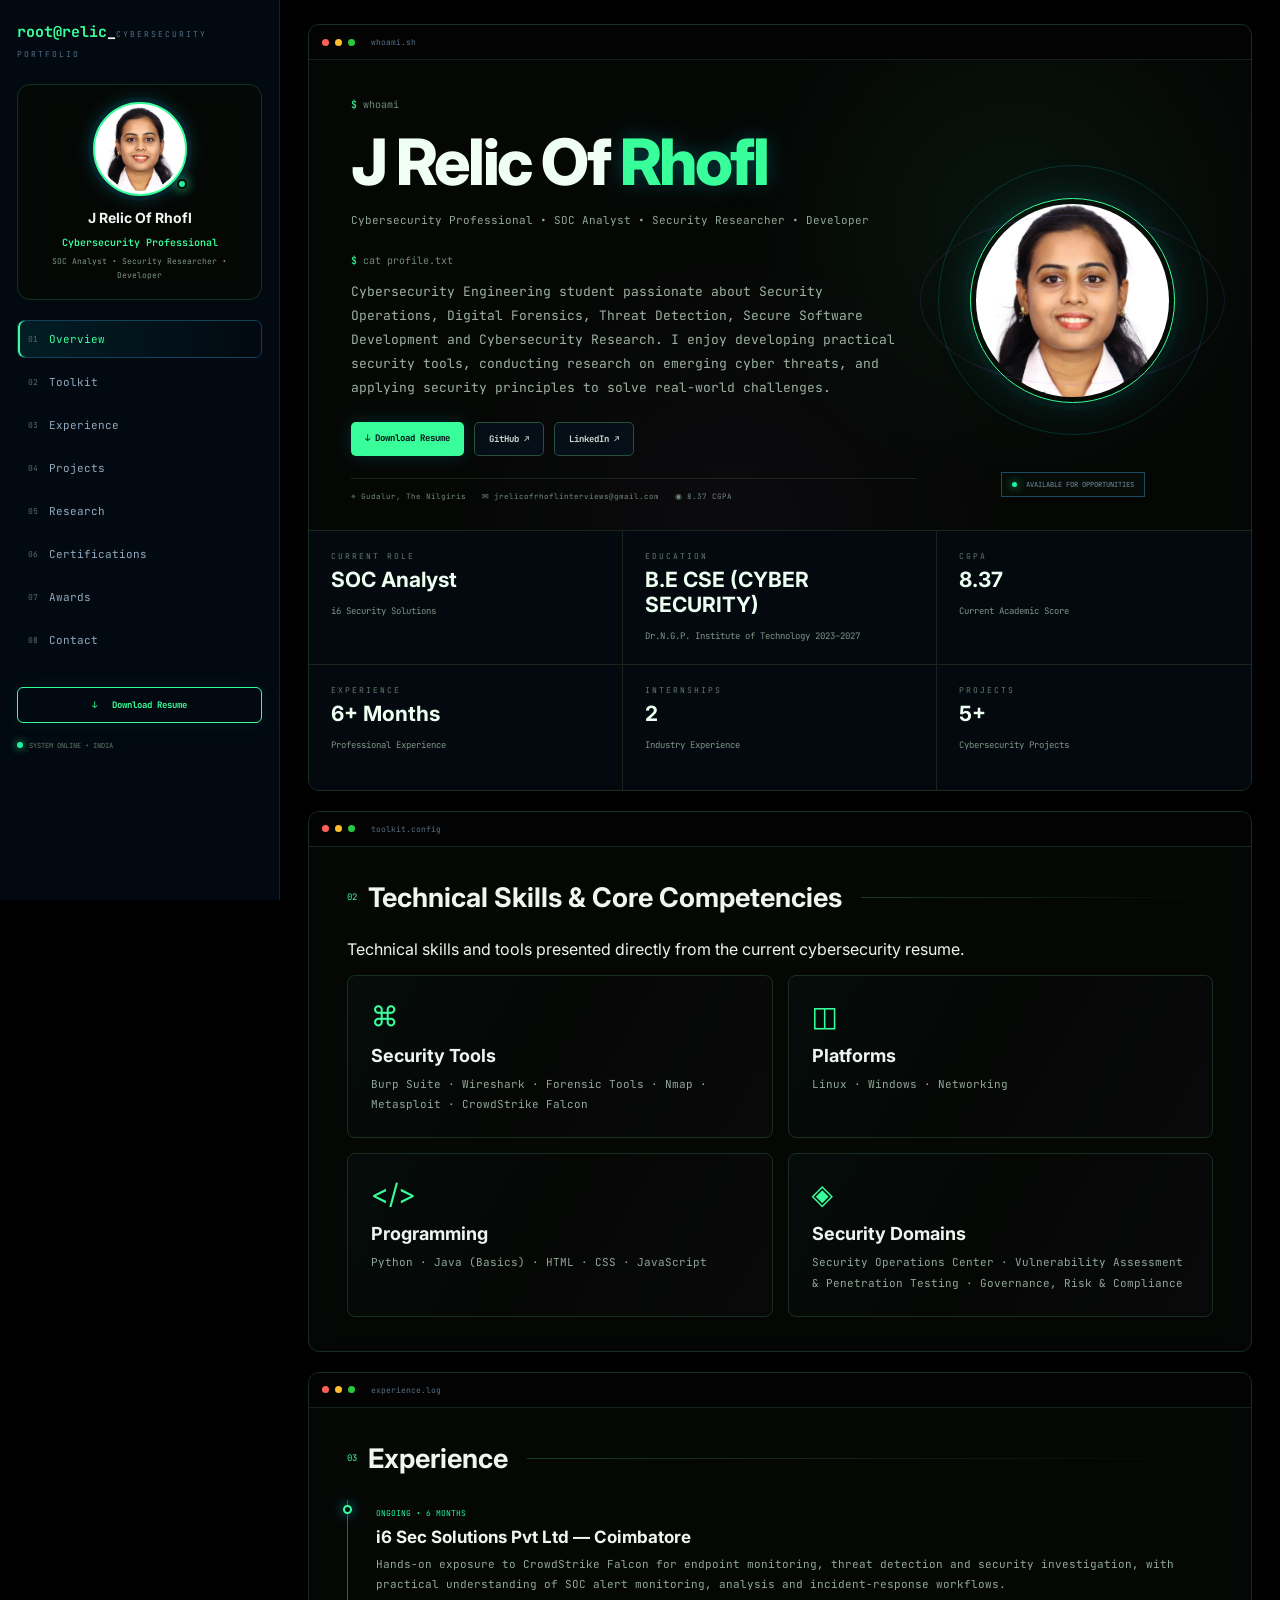
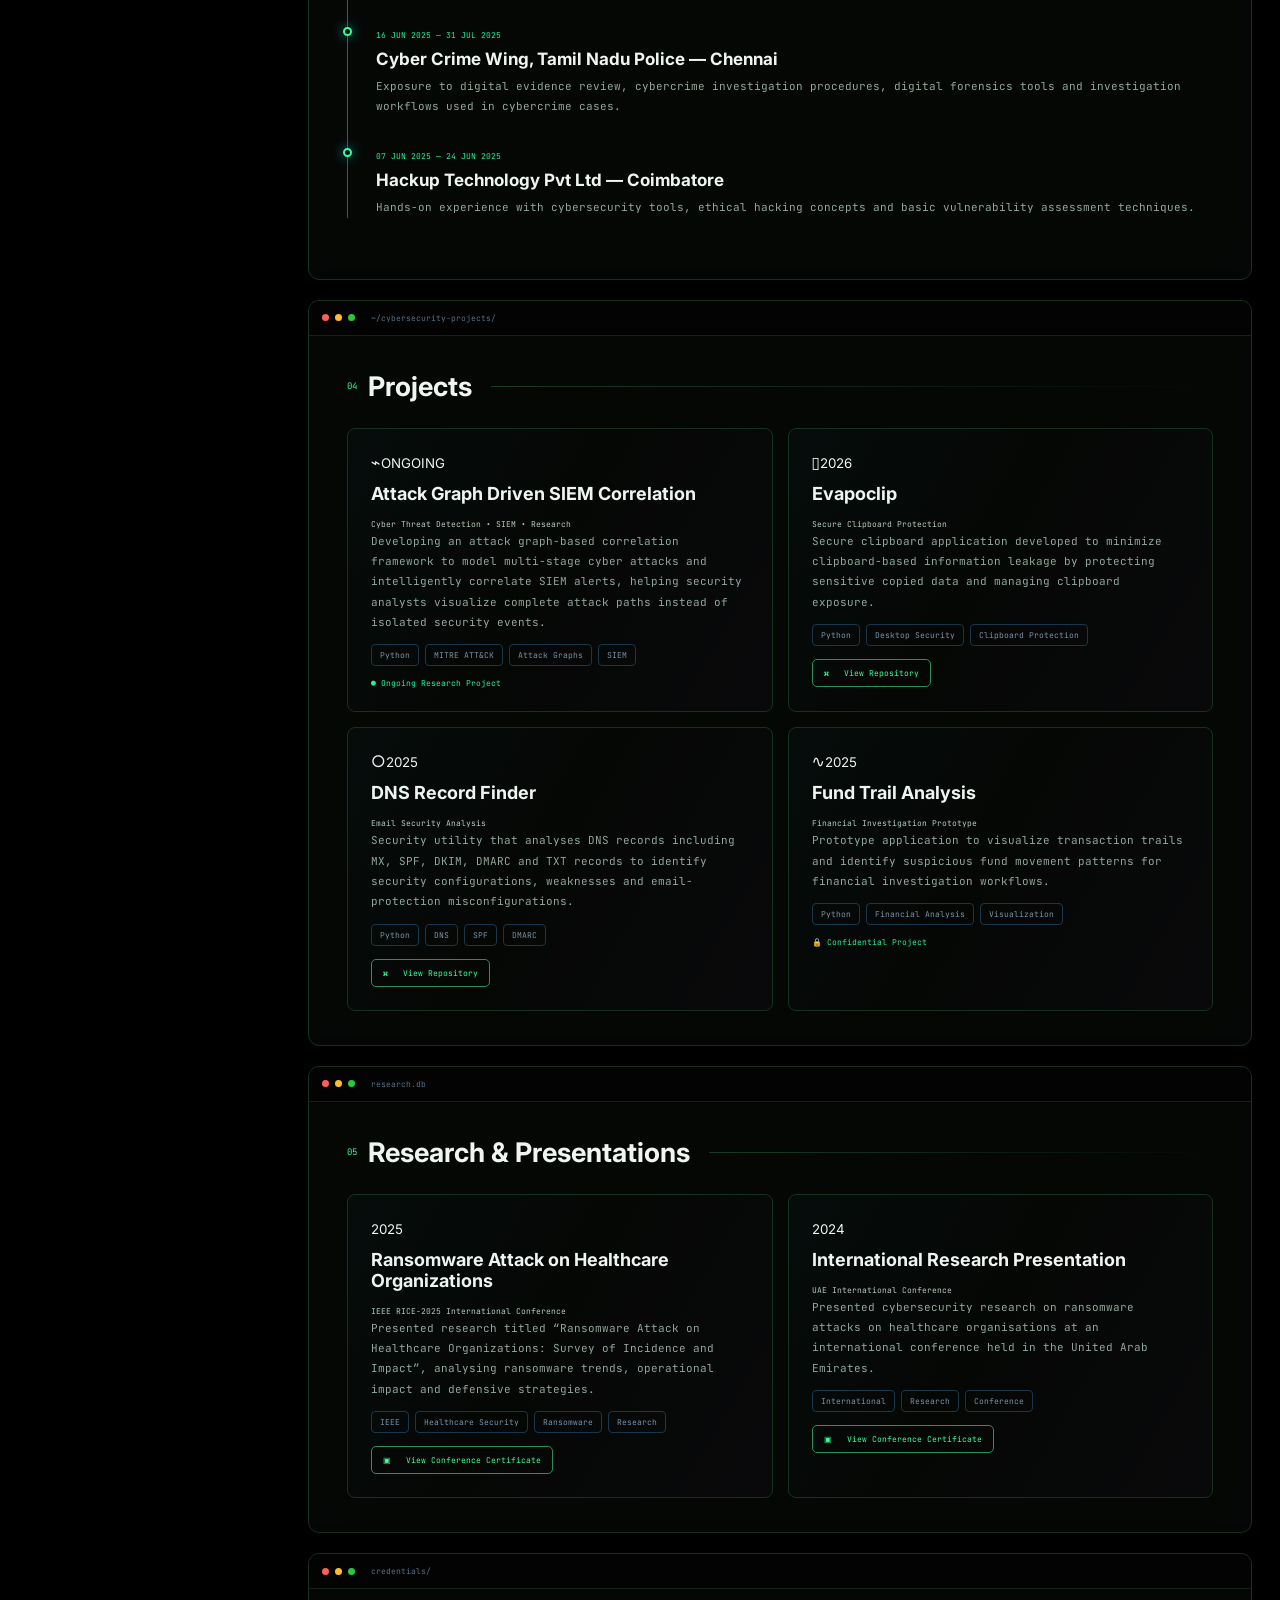
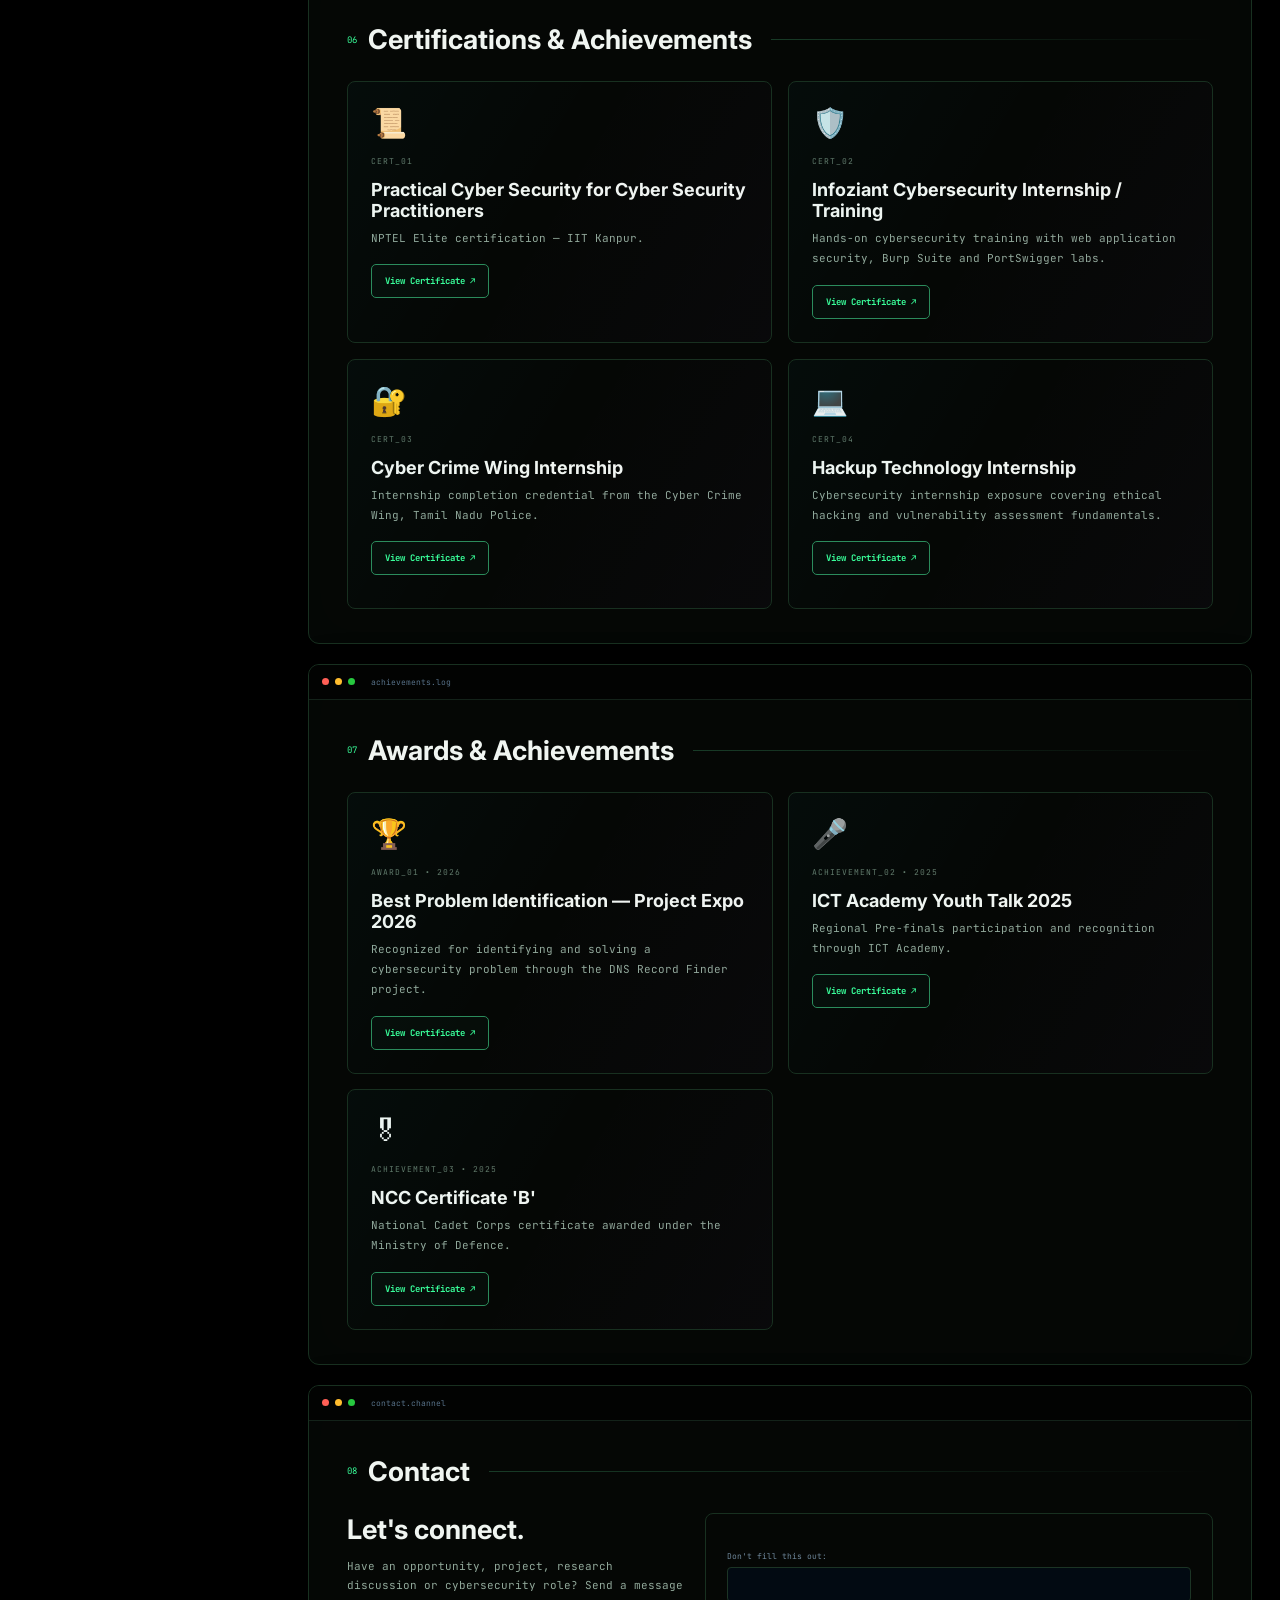
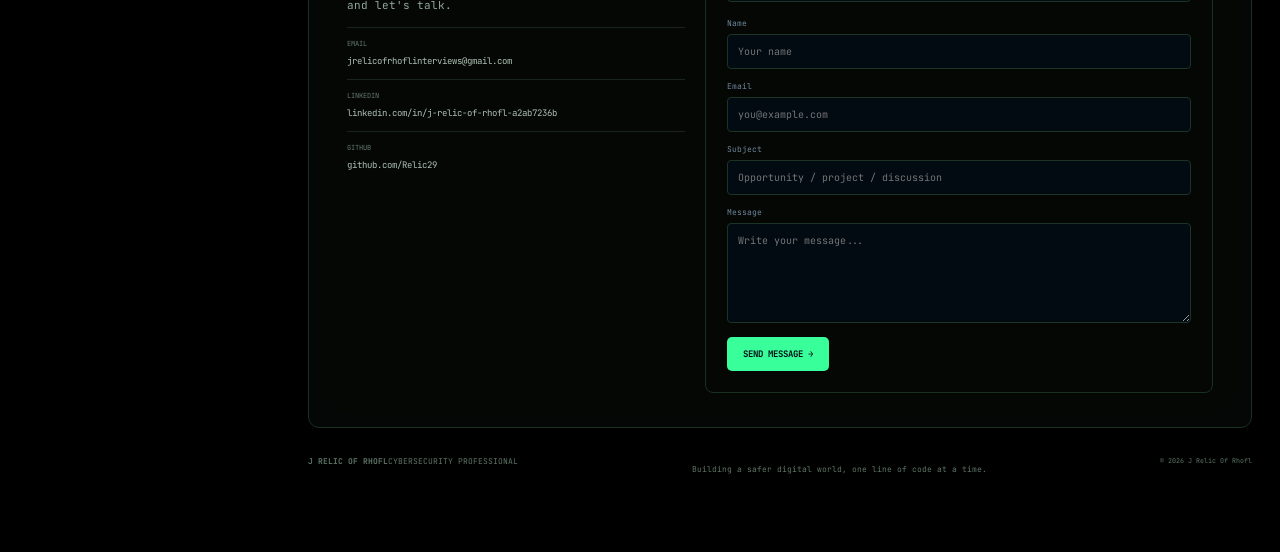
==== commit a20d9431: "Modify education details and expand skills section Updated education section and added Networking to" ====
--- a/index.html
+++ b/index.html
@@ -73,7 +73,7 @@
 
   <div class="stat-grid">
     <div><small>CURRENT ROLE</small><strong>SOC Analyst</strong><span>i6 Security Solutions</span></div>
-    <div class="education-stat"><small>EDUCATION</small><strong>B.E CSE (CYBER SECURITY)</strong><span>Dr.N.G.P. Institute of Technology</span><em>2023–2027</em></div>
+    <div class="education-stat"><small>EDUCATION</small><strong>B.E CSE (CYBER SECURITY)</strong><span>Dr.N.G.P. Institute of Technology</span><em> 2023–2027</em></div>
     <div><small>CGPA</small><strong>8.37</strong><span>Current Academic Score</span></div>
     <div><small>EXPERIENCE</small><strong>6+ Months</strong><span>Professional Experience</span></div>
     <div><small>INTERNSHIPS</small><strong>2</strong><span>Industry Experience</span></div>
@@ -97,7 +97,7 @@
       <article>
         <div class="icon">◫</div>
         <h3>Platforms</h3>
-        <p>Linux · Windows</p>
+        <p>Linux · Windows · Networking</p>
       </article>
       <article>
         <div class="icon">&lt;/&gt;</div>
@@ -268,4 +268,4 @@
 </script>
 
 </body>
-</html>+</html>
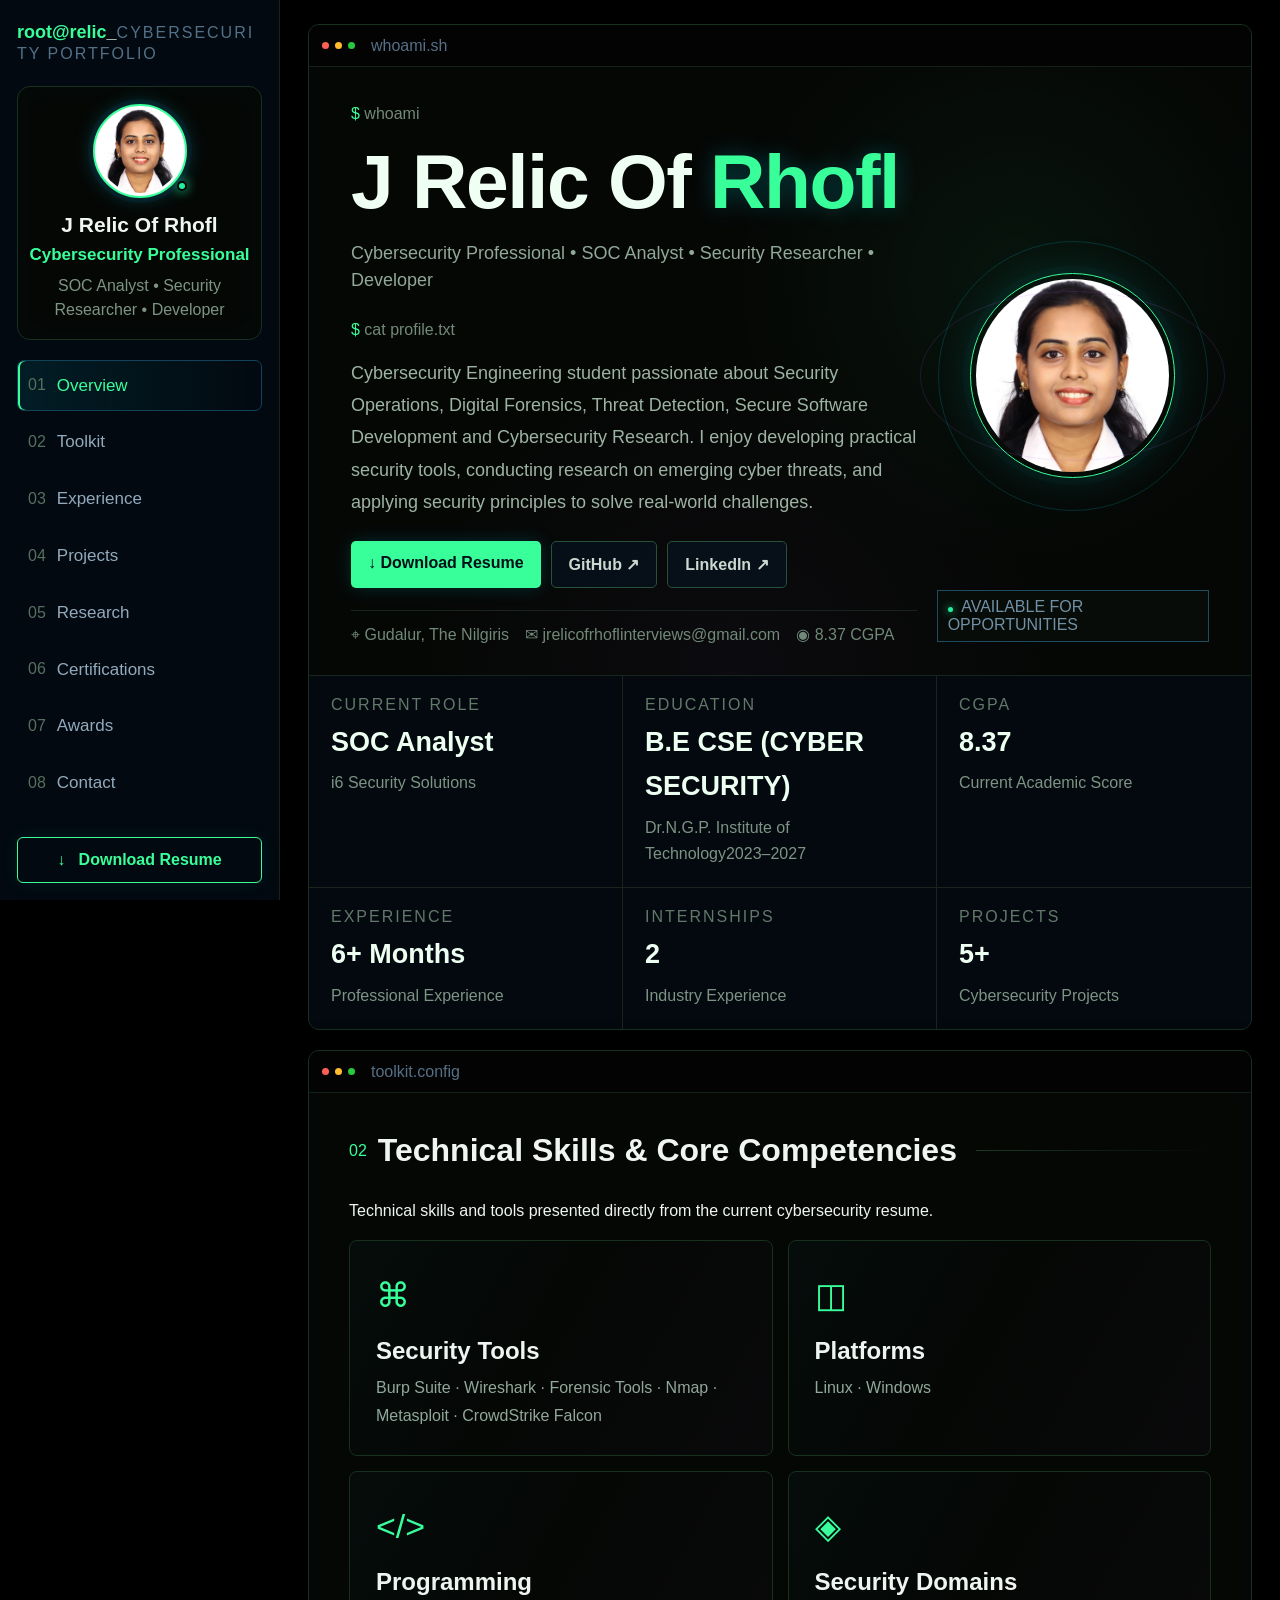
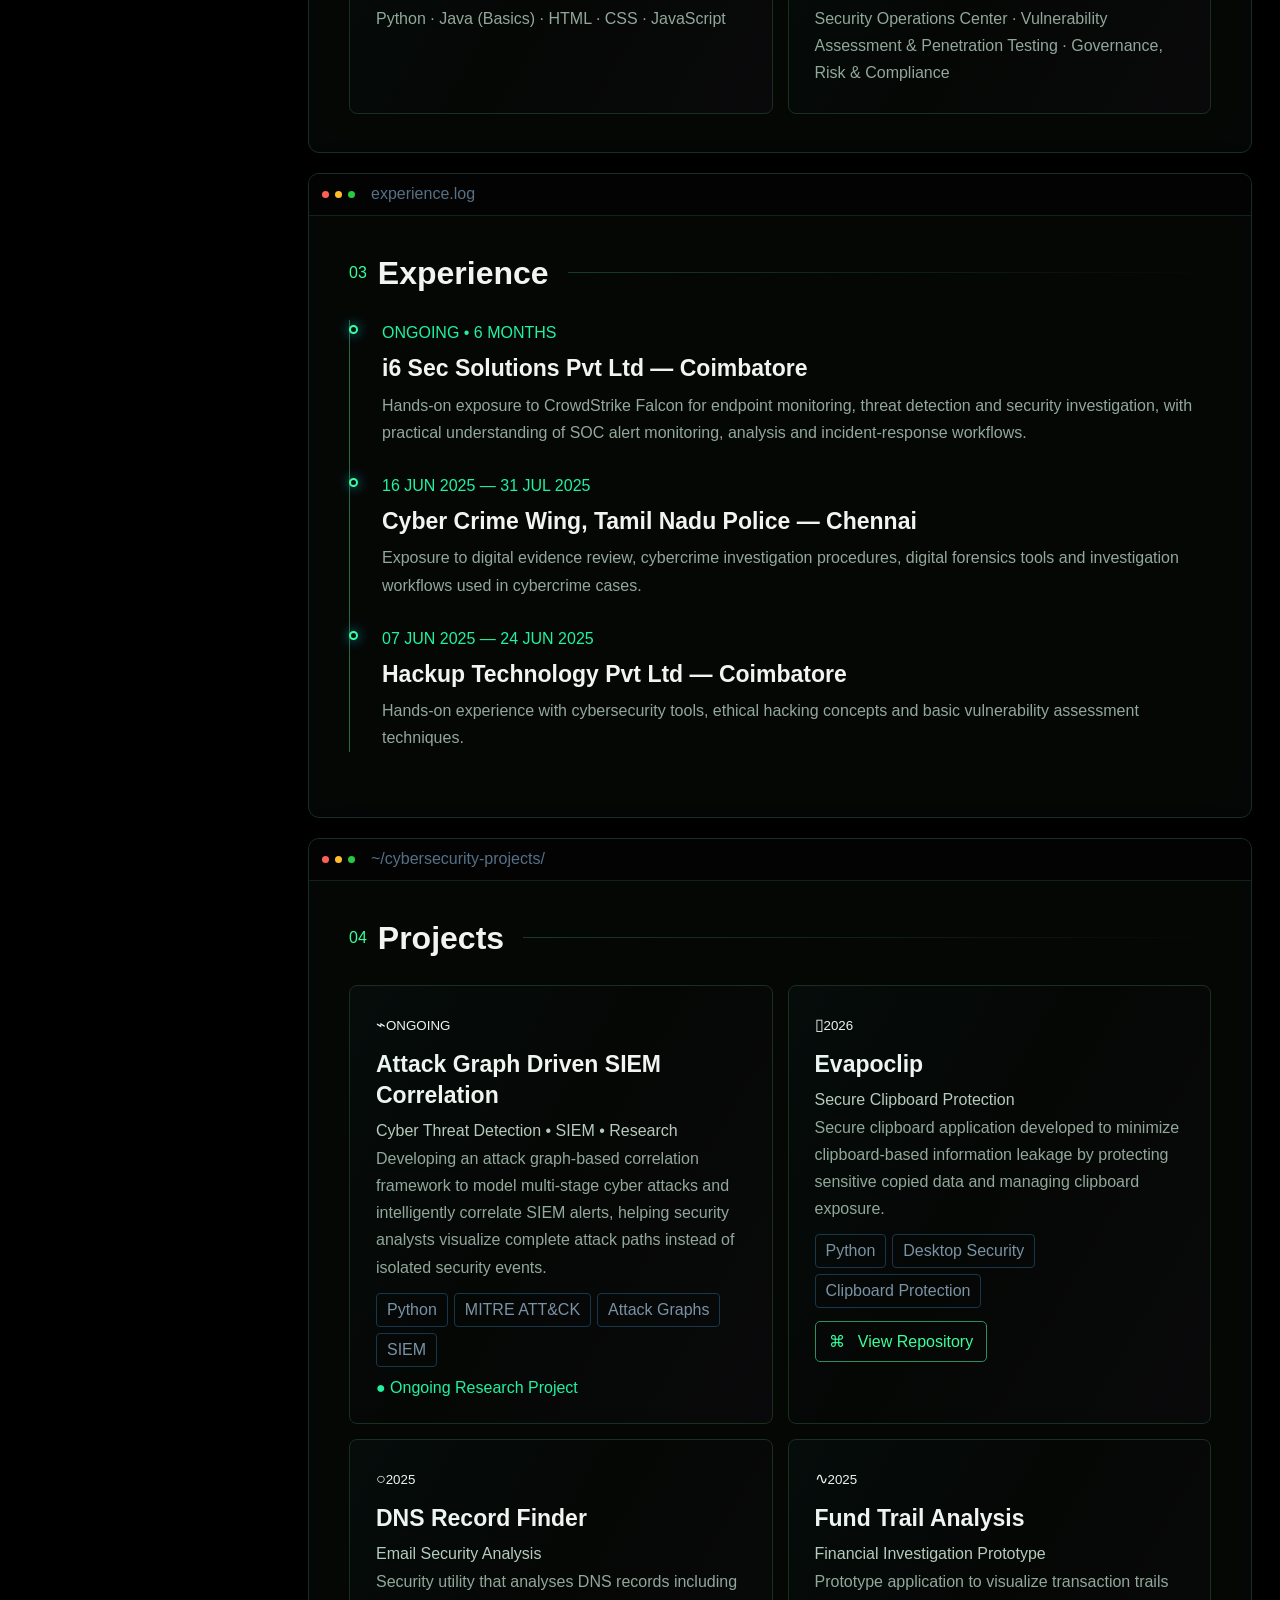
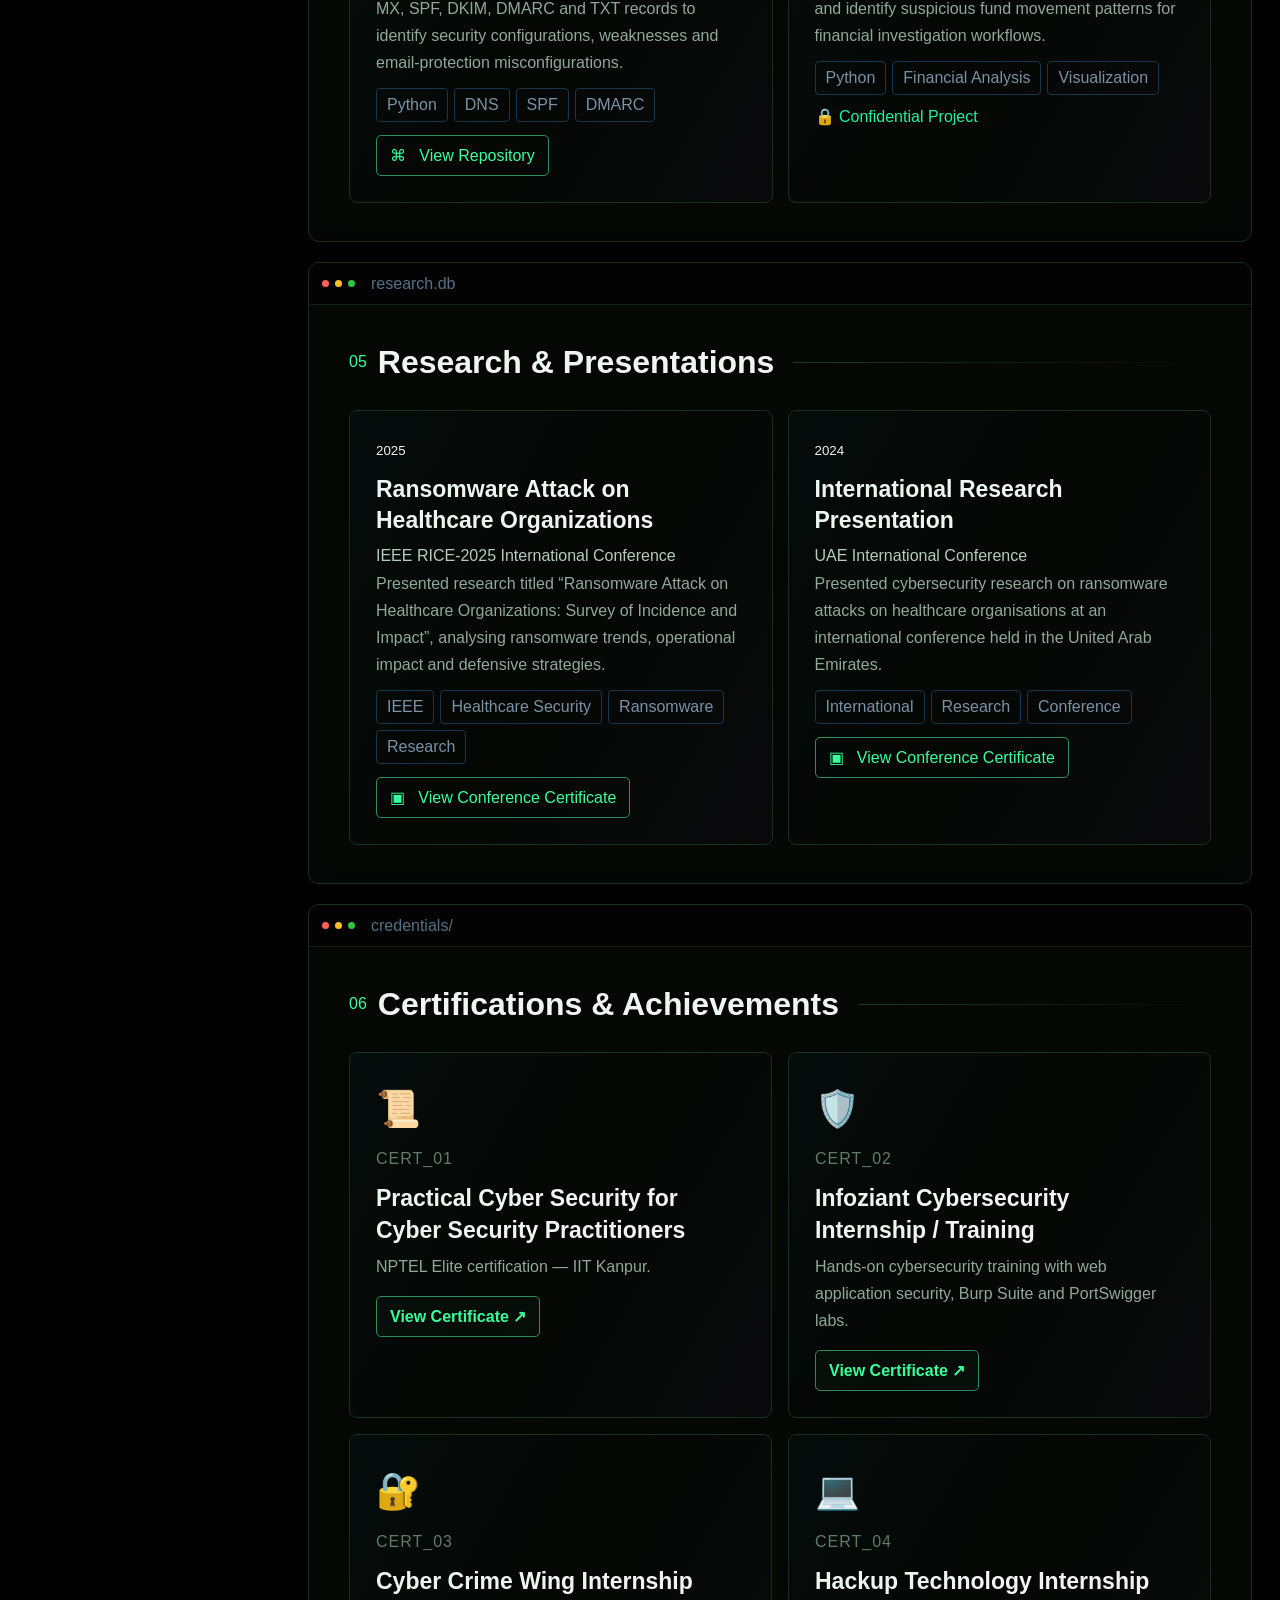
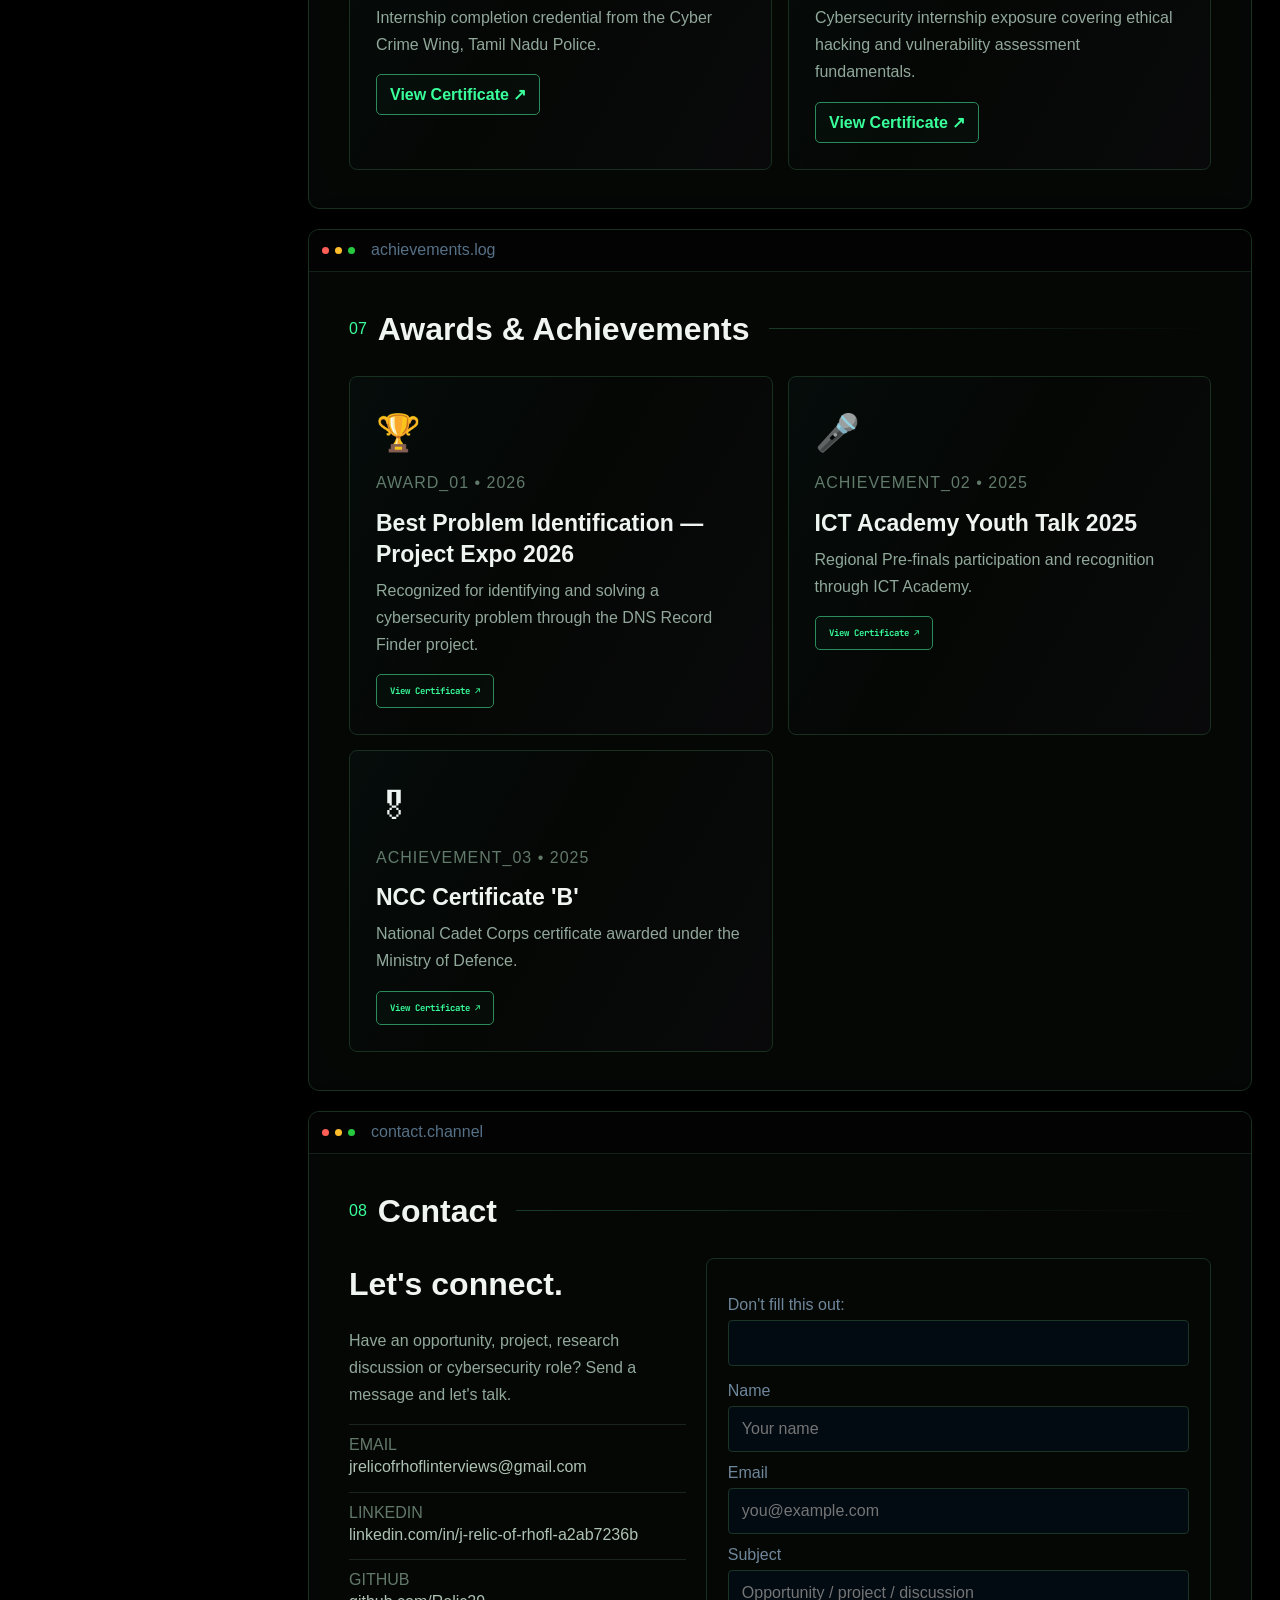
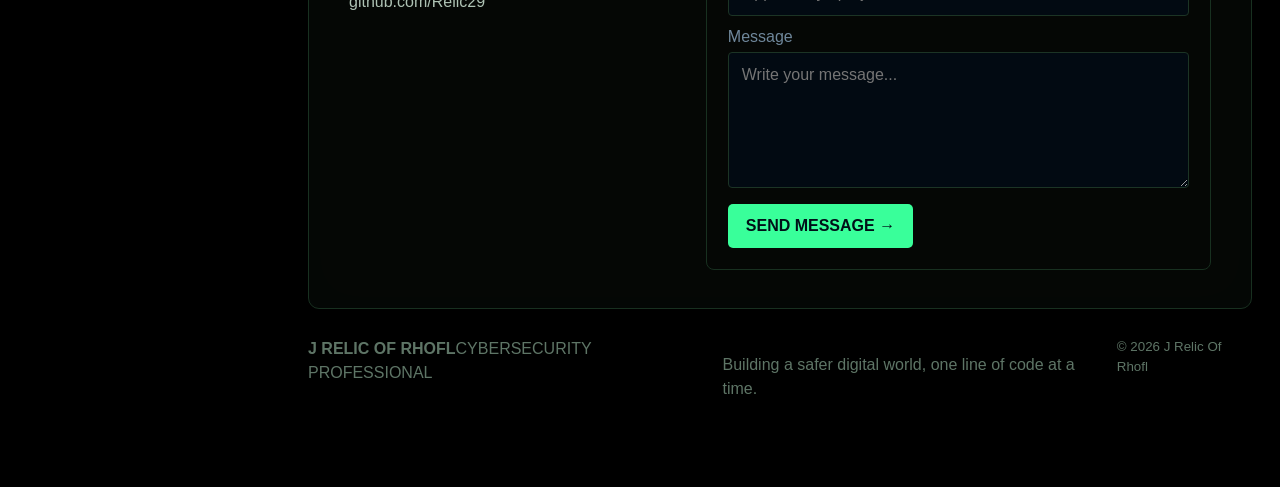
==== commit ebbad33d: "Update cybersecurity portfolio" ====
--- a/index.html
+++ b/index.html
@@ -73,7 +73,7 @@
 
   <div class="stat-grid">
     <div><small>CURRENT ROLE</small><strong>SOC Analyst</strong><span>i6 Security Solutions</span></div>
-    <div class="education-stat"><small>EDUCATION</small><strong>B.E CSE (CYBER SECURITY)</strong><span>Dr.N.G.P. Institute of Technology</span><em> 2023–2027</em></div>
+    <div class="education-stat"><small>EDUCATION</small><strong>B.E CSE (CYBER SECURITY)</strong><span>Dr.N.G.P. Institute of Technology</span><em>2023–2027</em></div>
     <div><small>CGPA</small><strong>8.37</strong><span>Current Academic Score</span></div>
     <div><small>EXPERIENCE</small><strong>6+ Months</strong><span>Professional Experience</span></div>
     <div><small>INTERNSHIPS</small><strong>2</strong><span>Industry Experience</span></div>
@@ -97,7 +97,7 @@
       <article>
         <div class="icon">◫</div>
         <h3>Platforms</h3>
-        <p>Linux · Windows · Networking</p>
+        <p>Linux · Windows</p>
       </article>
       <article>
         <div class="icon">&lt;/&gt;</div>
@@ -268,4 +268,4 @@
 </script>
 
 </body>
-</html>
+</html>
--- a/style.css
+++ b/style.css
@@ -578,3 +578,231 @@
 img, svg, video, iframe {
   max-width: 100%;
 }
+
+
+/* =========================================================
+   TYPOGRAPHY UPDATE — LARGE, READABLE, PROFESSIONAL
+   Minimum body/content size: 16px
+   Headings and key fields are intentionally larger.
+   ========================================================= */
+html, body, button, input, textarea, select {
+  font-family: Arial, "Times New Roman", sans-serif !important;
+}
+
+body {
+  font-size: 16px !important;
+  line-height: 1.65 !important;
+}
+
+.brand {
+  font-family: Arial, "Times New Roman", sans-serif !important;
+  font-size: 18px !important;
+}
+.brand-sub {
+  font-family: Arial, "Times New Roman", sans-serif !important;
+  font-size: 16px !important;
+  letter-spacing: 2px;
+}
+.operator-card h3 {
+  font-size: 21px !important;
+  line-height: 1.3 !important;
+}
+.operator-card strong {
+  font-family: Arial, "Times New Roman", sans-serif !important;
+  font-size: 17px !important;
+}
+.operator-card small {
+  font-family: Arial, "Times New Roman", sans-serif !important;
+  font-size: 16px !important;
+  line-height: 1.5 !important;
+}
+.sidebar nav a {
+  font-family: Arial, "Times New Roman", sans-serif !important;
+  font-size: 17px !important;
+  line-height: 1.4 !important;
+  padding: 13px 10px !important;
+}
+.sidebar nav a i {
+  font-family: Arial, "Times New Roman", sans-serif !important;
+  font-size: 16px !important;
+}
+.resume-btn {
+  font-family: Arial, "Times New Roman", sans-serif !important;
+  font-size: 16px !important;
+  padding: 13px !important;
+}
+.system {
+  font-family: Arial, "Times New Roman", sans-serif !important;
+  font-size: 16px !important;
+}
+
+.chrome {
+  height: 42px !important;
+}
+.chrome span {
+  font-family: Arial, "Times New Roman", sans-serif !important;
+  font-size: 16px !important;
+}
+.terminal-line {
+  font-family: Arial, "Times New Roman", sans-serif !important;
+  font-size: 16px !important;
+}
+.hero h1 {
+  font-family: Arial, "Times New Roman", sans-serif !important;
+  font-size: clamp(52px, 6vw, 82px) !important;
+  line-height: 1.05 !important;
+  letter-spacing: -1.5px !important;
+}
+.tagline {
+  font-family: Arial, "Times New Roman", sans-serif !important;
+  font-size: 18px !important;
+  line-height: 1.5 !important;
+}
+.intro {
+  font-family: Arial, "Times New Roman", sans-serif !important;
+  font-size: 18px !important;
+  line-height: 1.8 !important;
+}
+.primary-btn, .outline-btn {
+  font-family: Arial, "Times New Roman", sans-serif !important;
+  font-size: 16px !important;
+  padding: 13px 17px !important;
+}
+.contact-strip {
+  font-family: Arial, "Times New Roman", sans-serif !important;
+  font-size: 16px !important;
+  line-height: 1.5 !important;
+}
+.status-chip {
+  font-family: Arial, "Times New Roman", sans-serif !important;
+  font-size: 16px !important;
+}
+.stat-grid small {
+  font-family: Arial, "Times New Roman", sans-serif !important;
+  font-size: 16px !important;
+}
+.stat-grid strong {
+  font-size: 27px !important;
+}
+.stat-grid span, .stat-grid em {
+  font-family: Arial, "Times New Roman", sans-serif !important;
+  font-size: 16px !important;
+  line-height: 1.5 !important;
+}
+
+.section-body {
+  padding: 38px 40px !important;
+}
+.section-head {
+  margin-bottom: 28px !important;
+}
+.section-head span {
+  font-family: Arial, "Times New Roman", sans-serif !important;
+  font-size: 16px !important;
+}
+.section-head h2 {
+  font-size: 32px !important;
+  line-height: 1.2 !important;
+}
+
+.tool-grid article, .card, .research-card, .cert-grid article, .award-card {
+  padding: 26px !important;
+}
+.tool-grid .icon {
+  font-size: 34px !important;
+}
+.tool-grid h3 {
+  font-size: 24px !important;
+  line-height: 1.3 !important;
+}
+.tool-grid p, .timeline p, .card p, .research-card p, .cert-grid p, .award-card p {
+  font-family: Arial, "Times New Roman", sans-serif !important;
+  font-size: 16px !important;
+  line-height: 1.7 !important;
+}
+.timeline {
+  padding-left: 32px !important;
+}
+.timeline small {
+  font-family: Arial, "Times New Roman", sans-serif !important;
+  font-size: 16px !important;
+}
+.timeline h3 {
+  font-size: 23px !important;
+  line-height: 1.35 !important;
+}
+.card h3, .research-card h3, .cert-grid h3, .award-card h3 {
+  font-size: 23px !important;
+  line-height: 1.35 !important;
+}
+.card label, .research-card label {
+  font-family: Arial, "Times New Roman", sans-serif !important;
+  font-size: 16px !important;
+}
+.chips span {
+  font-family: Arial, "Times New Roman", sans-serif !important;
+  font-size: 16px !important;
+  padding: 7px 10px !important;
+}
+.repo-btn, .cert-grid a {
+  font-family: Arial, "Times New Roman", sans-serif !important;
+  font-size: 16px !important;
+  padding: 10px 13px !important;
+}
+.project-status {
+  font-family: Arial, "Times New Roman", sans-serif !important;
+  font-size: 16px !important;
+}
+.credential-icon, .award-icon {
+  font-size: 36px !important;
+}
+.cert-grid article > small, .award-card > small {
+  font-family: Arial, "Times New Roman", sans-serif !important;
+  font-size: 16px !important;
+}
+.contact-info h3 {
+  font-size: 32px !important;
+}
+.contact-info p {
+  font-family: Arial, "Times New Roman", sans-serif !important;
+  font-size: 16px !important;
+  line-height: 1.7 !important;
+}
+.contact-info small {
+  font-family: Arial, "Times New Roman", sans-serif !important;
+  font-size: 16px !important;
+}
+.contact-info a {
+  font-family: Arial, "Times New Roman", sans-serif !important;
+  font-size: 16px !important;
+}
+.contact-layout label {
+  font-family: Arial, "Times New Roman", sans-serif !important;
+  font-size: 16px !important;
+}
+.contact-layout input, .contact-layout textarea {
+  font-family: Arial, "Times New Roman", sans-serif !important;
+  font-size: 16px !important;
+  padding: 13px !important;
+}
+.contact-layout button {
+  font-family: Arial, "Times New Roman", sans-serif !important;
+  font-size: 16px !important;
+  padding: 13px 18px !important;
+}
+footer {
+  font-family: Arial, "Times New Roman", sans-serif !important;
+  font-size: 16px !important;
+  line-height: 1.5 !important;
+}
+
+@media (max-width: 900px) {
+  .hero h1 { font-size: clamp(42px, 8vw, 68px) !important; }
+  .section-head h2 { font-size: 28px !important; }
+}
+@media (max-width: 700px) {
+  .hero h1 { font-size: 42px !important; }
+  .section-head h2 { font-size: 26px !important; }
+  .main { padding: 12px !important; }
+  .section-body { padding: 28px 22px !important; }
+}
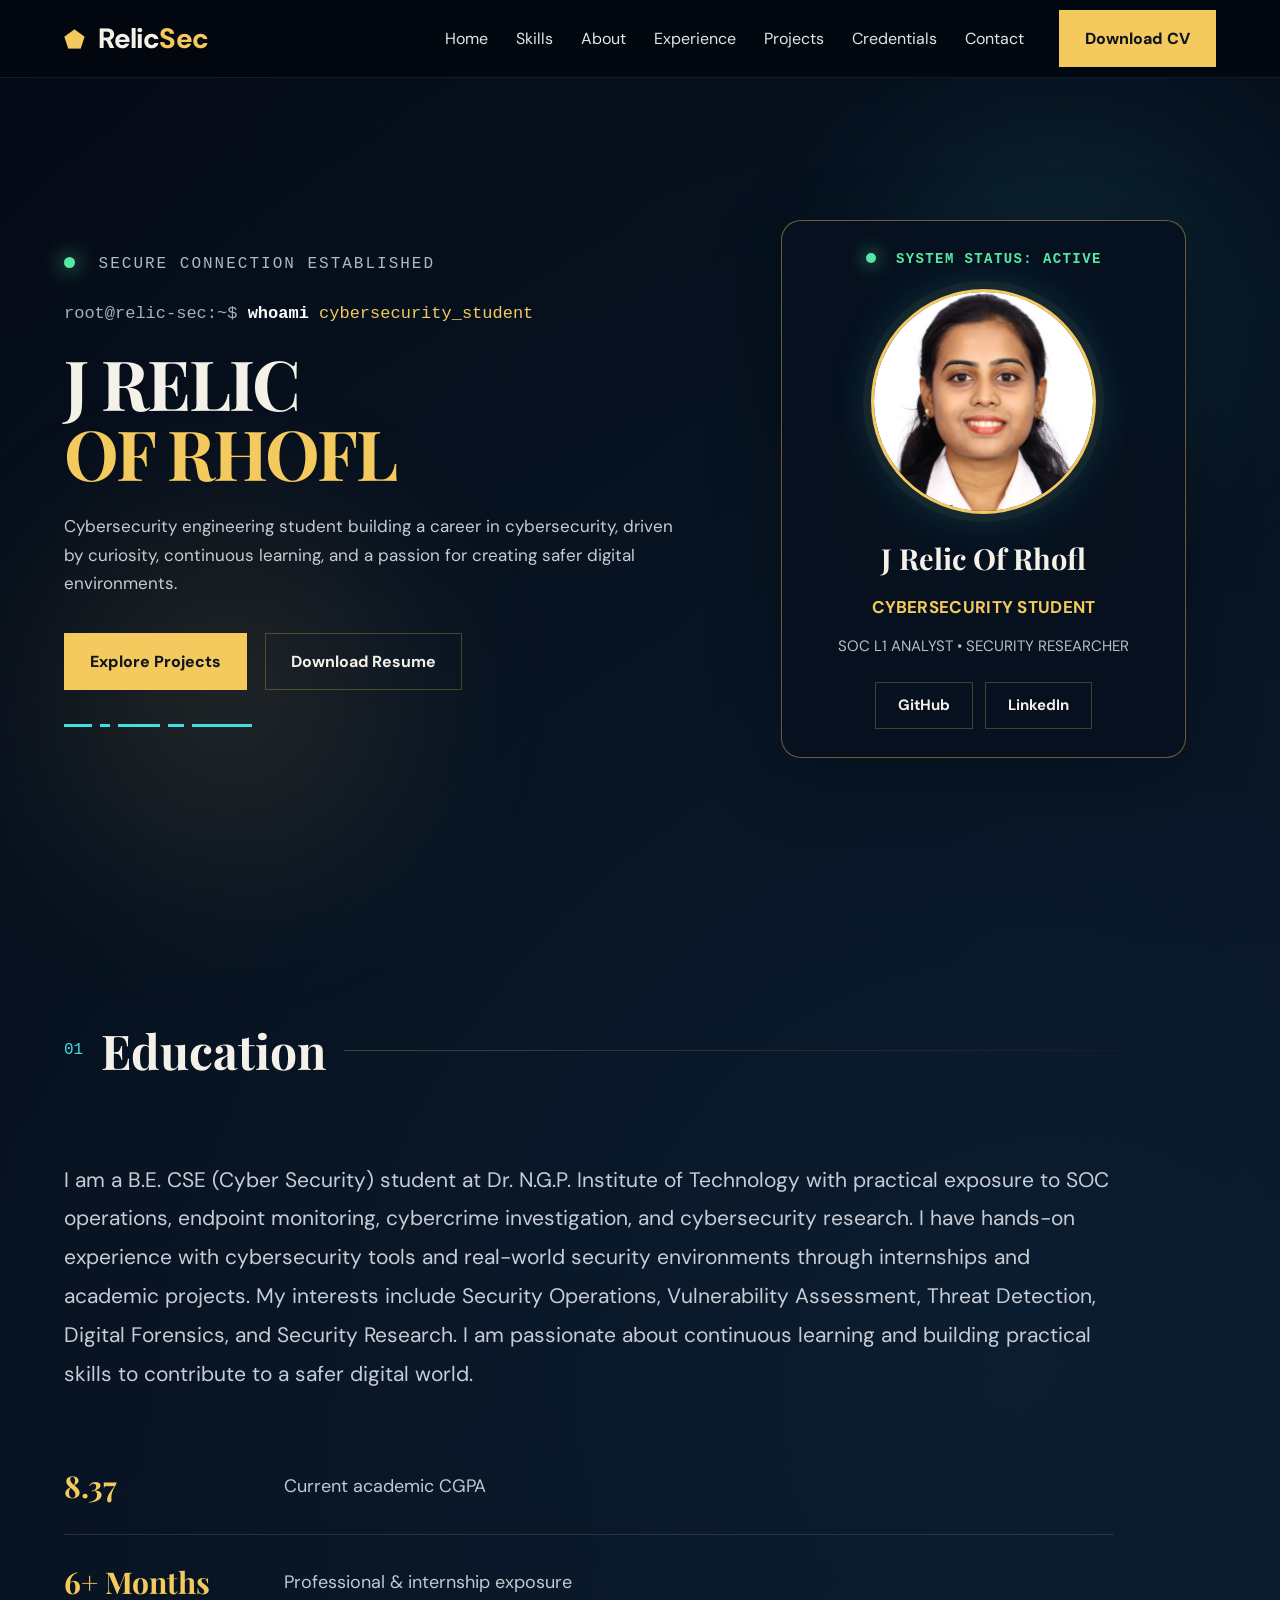
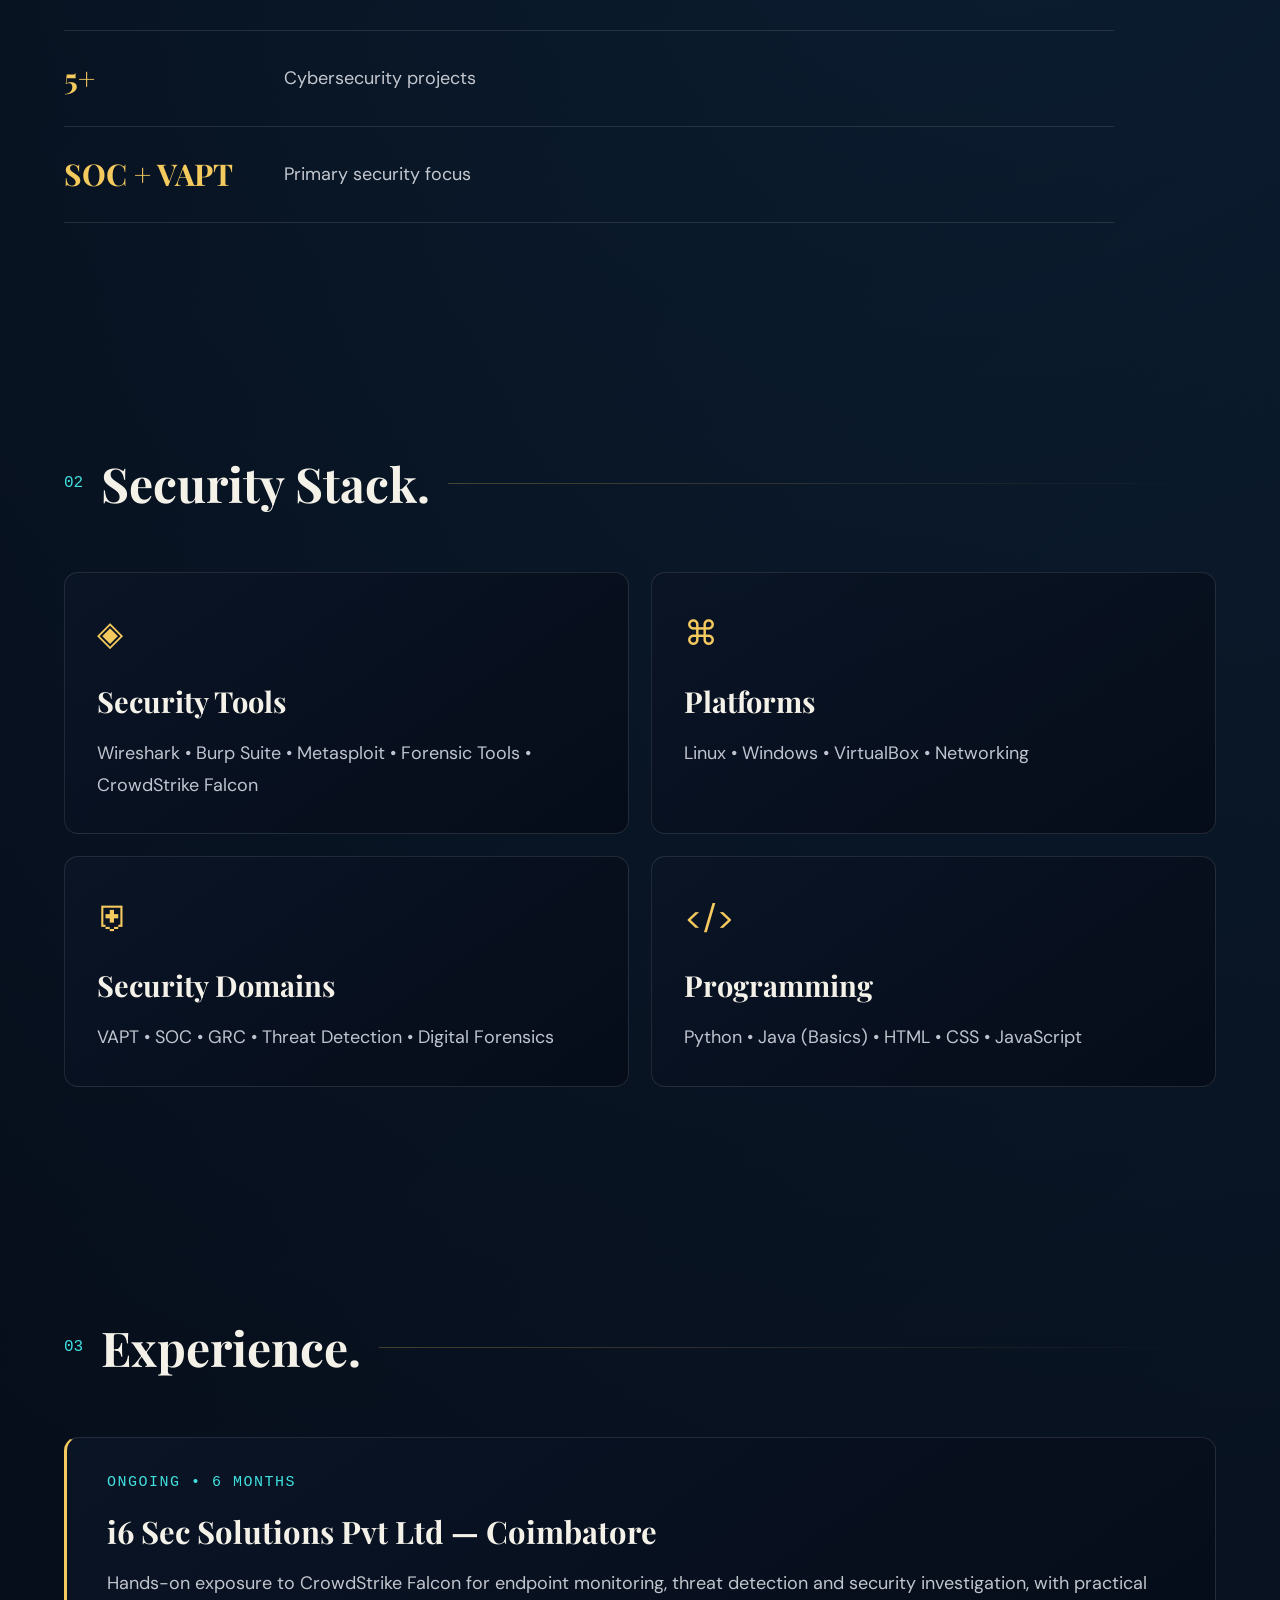
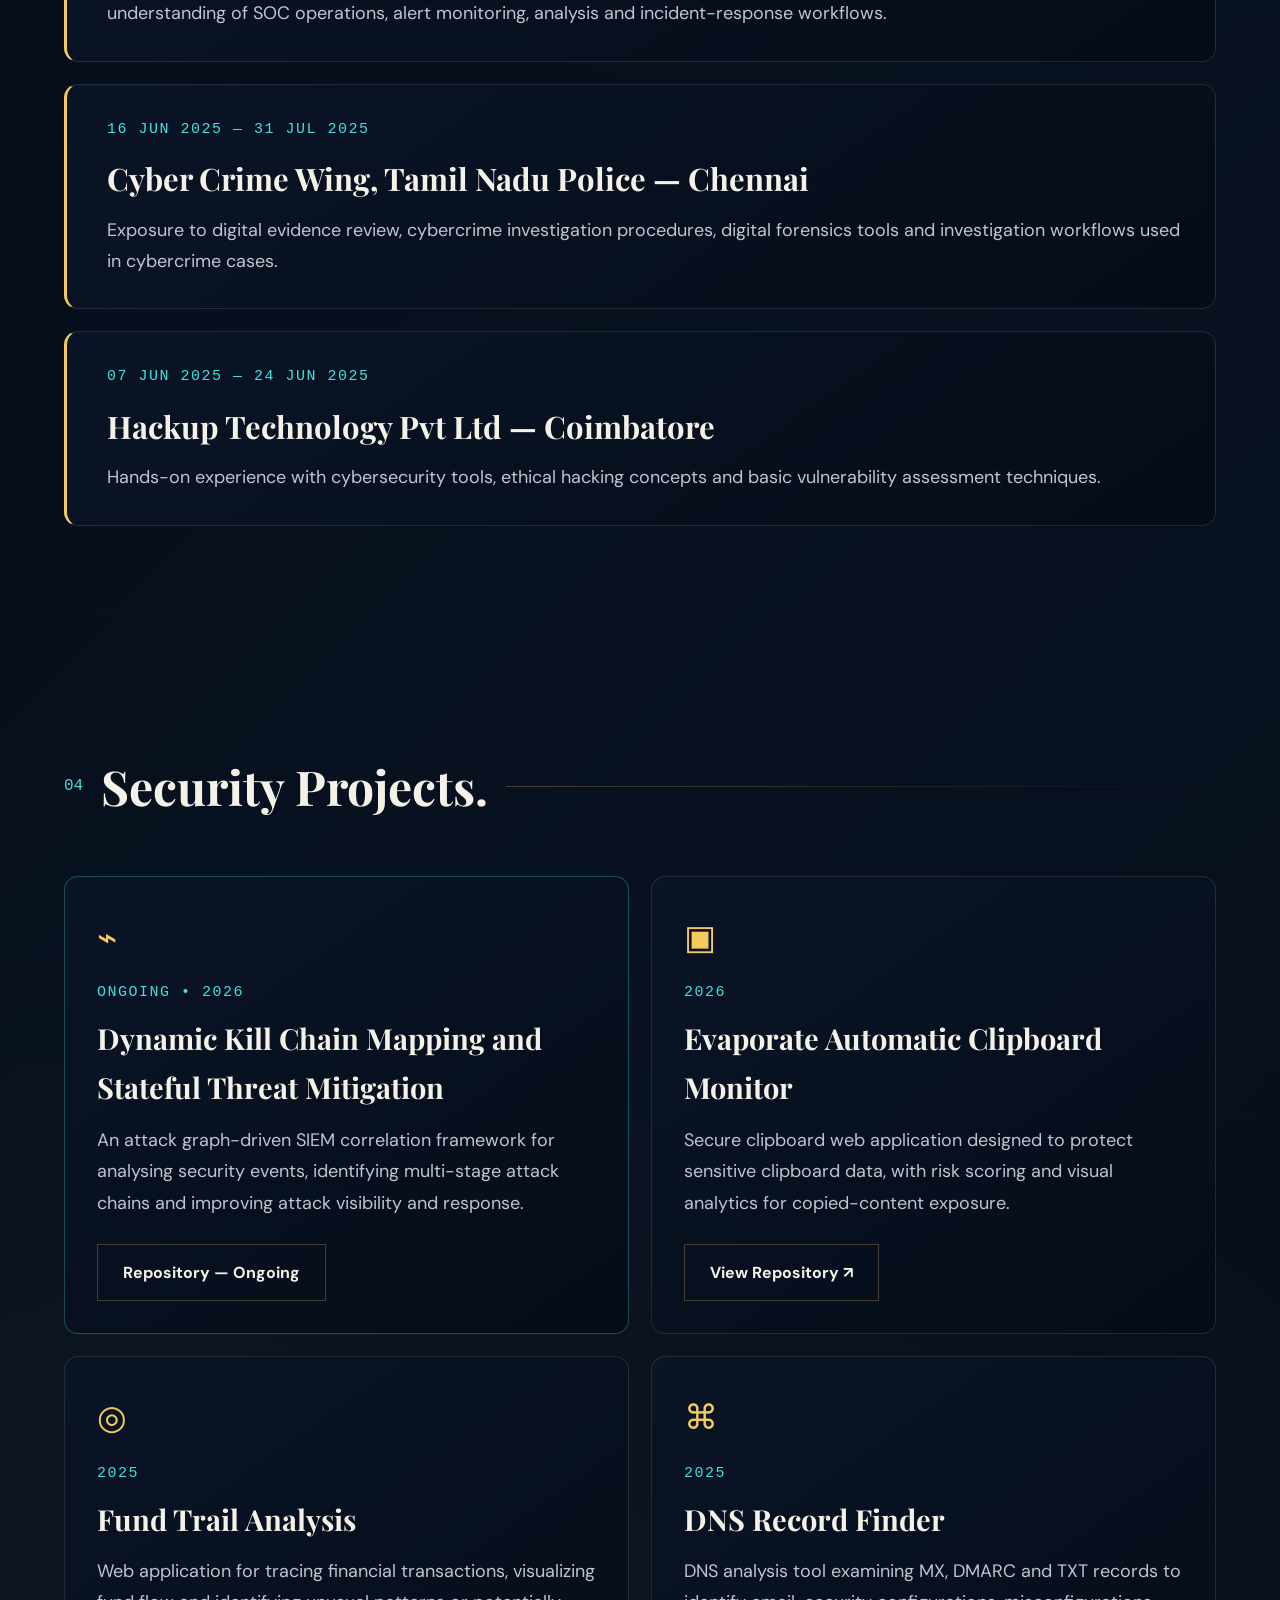
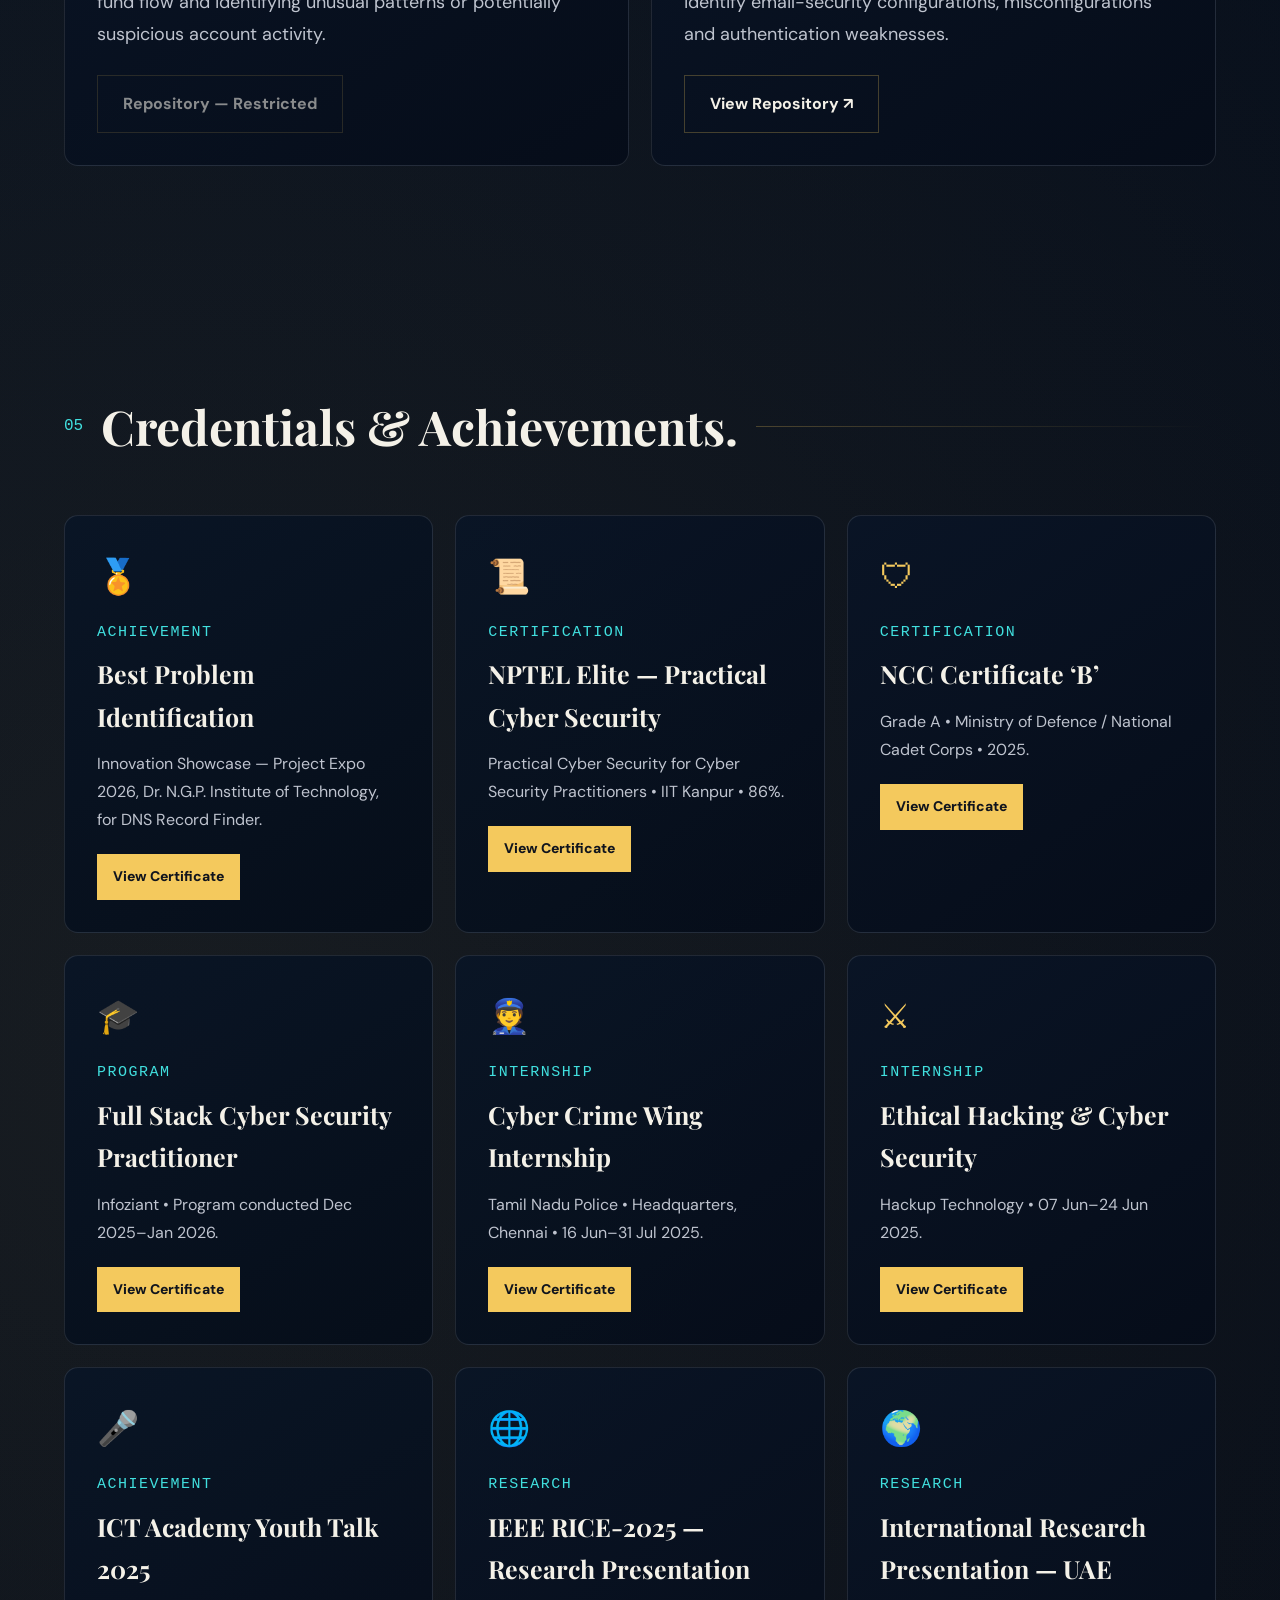
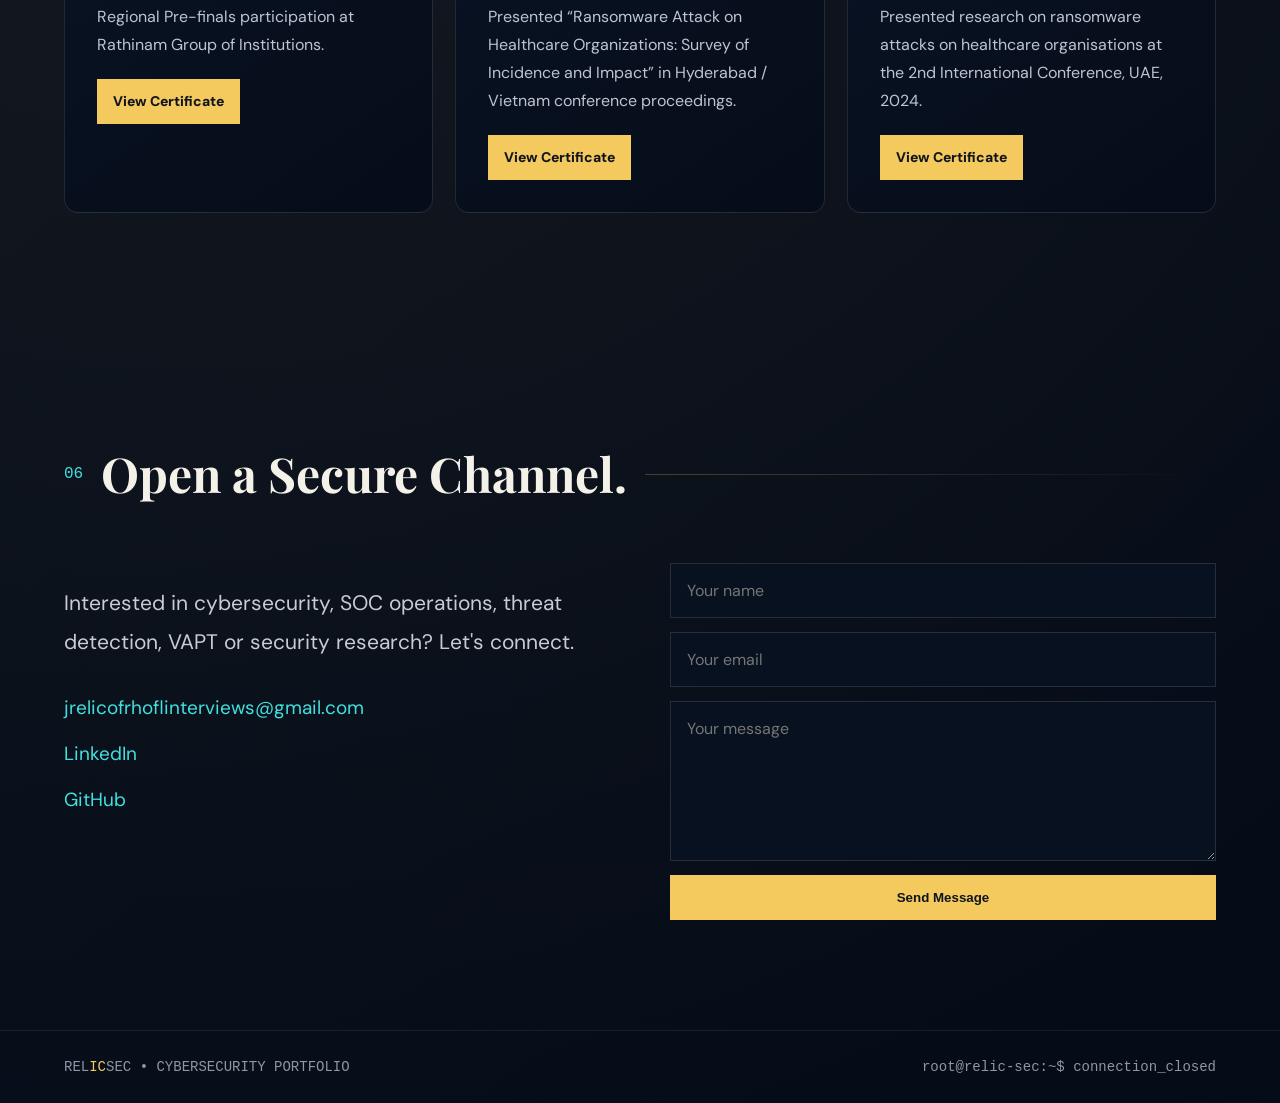
==== commit beecd041: "Update portfolio content and design" ====
--- a/index.html
+++ b/index.html
@@ -1,271 +1,231 @@
 <!DOCTYPE html>
 <html lang="en">
 <head>
-<meta charset="UTF-8">
-<meta name="viewport" content="width=device-width, initial-scale=1.0">
-<title>J Relic Of Rhofl | Cybersecurity Professional</title>
-<meta name="description" content="J Relic Of Rhofl — Cybersecurity Professional, SOC Analyst, Security Researcher and Developer.">
-<link rel="preconnect" href="https://fonts.googleapis.com">
-<link rel="preconnect" href="https://fonts.gstatic.com" crossorigin>
-<link href="https://fonts.googleapis.com/css2?family=JetBrains+Mono:wght@400;500;600;700&family=Space+Grotesk:wght@500;600;700&display=swap" rel="stylesheet">
-<link rel="stylesheet" href="style.css">
+  <meta charset="UTF-8">
+  <meta name="viewport" content="width=device-width, initial-scale=1.0">
+  <meta name="description" content="J Relic of Rhofl — Cybersecurity Student Portfolio">
+  <title>RelicSec | J Relic Of Rhofl</title>
+  <link rel="stylesheet" href="style.css">
 </head>
-<body><div class="cyber-bg black-cyber-bg" aria-hidden="true"><div class="grid-glow"></div><div class="scan-beam"></div><div class="hud-orb orb-a"></div><div class="hud-orb orb-b"></div><div class="hud-cross cross-a">+</div><div class="hud-cross cross-b">+</div></div>
-<div class="scanlines"></div>
-<div class="ambient ambient-a"></div>
-<div class="ambient ambient-b"></div>
-
-<div class="shell">
-<aside class="sidebar" id="sidebar">
-  <div class="brand"><span class="prompt">root@relic</span><span class="cursor">_</span><span class="brand-sub">CYBERSECURITY PORTFOLIO</span></div>
-
-  <div class="operator-card">
-    <div class="operator-photo"><img src="assets/profile.jpg" alt="J Relic Of Rhofl"><span></span></div>
-    <h3>J Relic Of Rhofl</h3>
-    <strong>Cybersecurity Professional</strong>
-    <small>SOC Analyst • Security Researcher • Developer</small>
-  </div>
-
-  <nav>
-    <a class="active" href="#overview"><i>01</i> Overview</a>
-    <a href="#toolkit"><i>02</i> Toolkit</a>
-    <a href="#experience"><i>03</i> Experience</a>
-    <a href="#projects"><i>04</i> Projects</a>
-    <a href="#research"><i>05</i> Research</a>
-    <a href="#certificates"><i>06</i> Certifications</a>
-    <a href="#awards"><i>07</i> Awards</a><a href="#contact"><i>08</i> Contact</a>
-  </nav>
-
-  <a class="resume-btn" href="assets/resume.pdf" download>↓ &nbsp; Download Resume</a>
-  <div class="system"><span></span>SYSTEM ONLINE • INDIA</div>
-</aside>
-
-<button class="mobile-toggle" id="mobileToggle">☰</button>
-
-<main class="main">
-<div class="content">
-<section class="window" id="overview">
-  <div class="chrome"><b></b><b></b><b></b><span>whoami.sh</span></div>
-  <div class="hero">
-    <div class="hero-copy">
-      <div class="terminal-line"><span>$</span> whoami</div>
-      <h1>J Relic Of <em>Rhofl</em></h1>
-      <div class="tagline">Cybersecurity Professional <span>•</span> SOC Analyst <span>•</span> Security Researcher <span>•</span> Developer</div>
-      <div class="terminal-line profile-command"><span>$</span> cat profile.txt</div>
-      <p class="intro">Cybersecurity Engineering student passionate about Security Operations, Digital Forensics, Threat Detection, Secure Software Development and Cybersecurity Research. I enjoy developing practical security tools, conducting research on emerging cyber threats, and applying security principles to solve real-world challenges.</p>
-      <div class="hero-actions">
-        <a class="primary-btn" href="assets/resume.pdf" download>↓ Download Resume</a>
-        <a class="outline-btn" href="https://github.com/Relic29" target="_blank">GitHub ↗</a>
-        <a class="outline-btn" href="https://www.linkedin.com/in/j-relic-of-rhofl-a2ab7236b/" target="_blank">LinkedIn ↗</a>
-      </div>
-      <div class="contact-strip">
-        <span>⌖ Gudalur, The Nilgiris</span>
-        <span>✉ jrelicofrhoflinterviews@gmail.com</span>
-        <span>◉ 8.37 CGPA</span>
-      </div>
-    </div>
-    <div class="hero-photo">
-      <div class="ring ring-a"></div><div class="ring ring-b"></div>
-      <div class="photo"><img src="assets/profile.jpg" alt="J Relic Of Rhofl"></div>
-      <div class="status-chip"><span></span> AVAILABLE FOR OPPORTUNITIES</div>
-    </div>
-  </div>
-
-  <div class="stat-grid">
-    <div><small>CURRENT ROLE</small><strong>SOC Analyst</strong><span>i6 Security Solutions</span></div>
-    <div class="education-stat"><small>EDUCATION</small><strong>B.E CSE (CYBER SECURITY)</strong><span>Dr.N.G.P. Institute of Technology</span><em>2023–2027</em></div>
-    <div><small>CGPA</small><strong>8.37</strong><span>Current Academic Score</span></div>
-    <div><small>EXPERIENCE</small><strong>6+ Months</strong><span>Professional Experience</span></div>
-    <div><small>INTERNSHIPS</small><strong>2</strong><span>Industry Experience</span></div>
-    <div><small>PROJECTS</small><strong>5+</strong><span>Cybersecurity Projects</span></div>
-  </div>
-</section>
-
-<section class="window" id="toolkit">
-  <div class="chrome"><b></b><b></b><b></b><span>toolkit.config</span></div>
-  <div class="section-body">
-    <div class="section-head"><span>02</span><h2>Technical Skills & Core Competencies</h2></div>
-    <div class="skill-intro">
-      <p>Technical skills and tools presented directly from the current cybersecurity resume.</p>
-    </div>
-    <div class="tool-grid enhanced-tools">
-      <article>
-        <div class="icon">⌘</div>
-        <h3>Security Tools</h3>
-        <p>Burp Suite · Wireshark · Forensic Tools · Nmap · Metasploit · CrowdStrike Falcon</p>
-      </article>
-      <article>
-        <div class="icon">◫</div>
-        <h3>Platforms</h3>
-        <p>Linux · Windows</p>
-      </article>
-      <article>
-        <div class="icon">&lt;/&gt;</div>
-        <h3>Programming</h3>
-        <p>Python · Java (Basics) · HTML · CSS · JavaScript</p>
-      </article>
-      <article>
-        <div class="icon">◈</div>
-        <h3>Security Domains</h3>
-        <p>Security Operations Center · Vulnerability Assessment &amp; Penetration Testing · Governance, Risk &amp; Compliance</p>
-      </article>
-    </div></div>
-  </div>
-</section>
-
-<section class="window" id="experience">
-  <div class="chrome"><b></b><b></b><b></b><span>experience.log</span></div>
-  <div class="section-body">
-    <div class="section-head"><span>03</span><h2>Experience</h2></div>
-    <div class="timeline">
-      <article><div class="dot"></div><div><small>ONGOING • 6 MONTHS</small><h3>i6 Sec Solutions Pvt Ltd — Coimbatore</h3><p>Hands-on exposure to CrowdStrike Falcon for endpoint monitoring, threat detection and security investigation, with practical understanding of SOC alert monitoring, analysis and incident-response workflows.</p></div></article>
-      <article><div class="dot"></div><div><small>16 JUN 2025 — 31 JUL 2025</small><h3>Cyber Crime Wing, Tamil Nadu Police — Chennai</h3><p>Exposure to digital evidence review, cybercrime investigation procedures, digital forensics tools and investigation workflows used in cybercrime cases.</p></div></article>
-      <article><div class="dot"></div><div><small>07 JUN 2025 — 24 JUN 2025</small><h3>Hackup Technology Pvt Ltd — Coimbatore</h3><p>Hands-on experience with cybersecurity tools, ethical hacking concepts and basic vulnerability assessment techniques.</p></div></article>
-    </div>
-  </div>
-</section>
-
-<section class="window" id="projects">
-  <div class="chrome"><b></b><b></b><b></b><span>~/cybersecurity-projects/</span></div>
-  <div class="section-body">
-    <div class="section-head"><span>04</span><h2>Projects</h2></div>
-    <div class="project-grid">
-      <article class="card"><div class="card-top"><span class="project-icon">⌁</span><small>ONGOING</small></div><h3>Attack Graph Driven SIEM Correlation</h3><label>Cyber Threat Detection • SIEM • Research</label><p>Developing an attack graph-based correlation framework to model multi-stage cyber attacks and intelligently correlate SIEM alerts, helping security analysts visualize complete attack paths instead of isolated security events.</p><div class="chips"><span>Python</span><span>MITRE ATT&CK</span><span>Attack Graphs</span><span>SIEM</span></div><div class="project-status ongoing"><b>●</b> Ongoing Research Project</div></article>
-
-      <article class="card"><div class="card-top"><span class="project-icon">▯</span><small>2026</small></div><h3>Evapoclip</h3><label>Secure Clipboard Protection</label><p>Secure clipboard application developed to minimize clipboard-based information leakage by protecting sensitive copied data and managing clipboard exposure.</p><div class="chips"><span>Python</span><span>Desktop Security</span><span>Clipboard Protection</span></div><a class="repo-btn" href="https://github.com/Relic29/EVAPOCLIP" target="_blank">⌘ &nbsp; View Repository</a></article>
-
-      <article class="card"><div class="card-top"><span class="project-icon">○</span><small>2025</small></div><h3>DNS Record Finder</h3><label>Email Security Analysis</label><p>Security utility that analyses DNS records including MX, SPF, DKIM, DMARC and TXT records to identify security configurations, weaknesses and email-protection misconfigurations.</p><div class="chips"><span>Python</span><span>DNS</span><span>SPF</span><span>DMARC</span></div><a class="repo-btn" href="https://github.com/Relic29/DNS-RECORD-FINDER" target="_blank">⌘ &nbsp; View Repository</a></article>
-
-      <article class="card"><div class="card-top"><span class="project-icon">∿</span><small>2025</small></div><h3>Fund Trail Analysis</h3><label>Financial Investigation Prototype</label><p>Prototype application to visualize transaction trails and identify suspicious fund movement patterns for financial investigation workflows.</p><div class="chips"><span>Python</span><span>Financial Analysis</span><span>Visualization</span></div><div class="project-status restricted">🔒 Confidential Project</div></article>
-    </div>
-  </div>
-</section>
-
-<section class="window" id="research">
-  <div class="chrome"><b></b><b></b><b></b><span>research.db</span></div>
-  <div class="section-body">
-    <div class="section-head"><span>05</span><h2>Research & Presentations</h2></div>
-    <div class="research-grid">
-      <article class="research-card"><small>2025</small><h3>Ransomware Attack on Healthcare Organizations</h3><label>IEEE RICE-2025 International Conference</label><p>Presented research titled “Ransomware Attack on Healthcare Organizations: Survey of Incidence and Impact”, analysing ransomware trends, operational impact and defensive strategies.</p><div class="chips"><span>IEEE</span><span>Healthcare Security</span><span>Ransomware</span><span>Research</span></div><a class="repo-btn" href="assets/certificates/rice-2025-ransomware-paper.pdf" target="_blank">▣ &nbsp; View Conference Certificate</a></article>
-      <article class="research-card"><small>2024</small><h3>International Research Presentation</h3><label>UAE International Conference</label><p>Presented cybersecurity research on ransomware attacks on healthcare organisations at an international conference held in the United Arab Emirates.</p><div class="chips"><span>International</span><span>Research</span><span>Conference</span></div><a class="repo-btn" href="assets/certificates/uae-ransomware-presentation.pdf" target="_blank">▣ &nbsp; View Conference Certificate</a></article>
-    </div>
-  </div>
-</section>
-
-<section class="window" id="certificates">
-  <div class="chrome"><b></b><b></b><b></b><span>credentials/</span></div>
-  <div class="section-body">
-    <div class="section-head"><span>06</span><h2>Certifications & Achievements</h2></div>
-
-<div class="cert-grid">
-  <article class="cert-card">
-    <div class="credential-icon">📜</div>
-    <small>CERT_01</small>
-    <h3>Practical Cyber Security for Cyber Security Practitioners</h3>
-    <p>NPTEL Elite certification — IIT Kanpur.</p>
-    <a class="cert-view" href="assets/certificates/nptel-practical-cyber-security.pdf" target="_blank" rel="noopener">View Certificate ↗</a>
-  </article>
-  <article class="cert-card">
-    <div class="credential-icon">🛡️</div>
-    <small>CERT_02</small>
-    <h3>Infoziant Cybersecurity Internship / Training</h3>
-    <p>Hands-on cybersecurity training with web application security, Burp Suite and PortSwigger labs.</p>
-    <a class="cert-view" href="assets/certificates/infoziant-full-stack-cyber-security-practitioner.pdf" target="_blank" rel="noopener">View Certificate ↗</a>
-  </article>
-  <article class="cert-card">
-    <div class="credential-icon">🔐</div>
-    <small>CERT_03</small>
-    <h3>Cyber Crime Wing Internship</h3>
-    <p>Internship completion credential from the Cyber Crime Wing, Tamil Nadu Police.</p>
-    <a class="cert-view" href="assets/certificates/cyber-crime-wing-internship.pdf" target="_blank" rel="noopener">View Certificate ↗</a>
-  </article>
-  <article class="cert-card">
-    <div class="credential-icon">💻</div>
-    <small>CERT_04</small>
-    <h3>Hackup Technology Internship</h3>
-    <p>Cybersecurity internship exposure covering ethical hacking and vulnerability assessment fundamentals.</p>
-    <a class="cert-view" href="assets/certificates/hackup-internship.pdf" target="_blank" rel="noopener">View Certificate ↗</a>
-  </article>
-</div>
-
-      </div>
-    </section>
-
-<section class="window dashboard-panel" id="awards">
-      <div class="chrome"><b></b><b></b><b></b><span>achievements.log</span></div>
-      <div class="section-body">
-        <div class="section-head"><span>07</span><h2>Awards &amp; Achievements</h2></div>
-        <div class="award-grid">
-          <article class="award-card">
-            <div class="award-icon">🏆</div>
-            <small>AWARD_01 • 2026</small>
-            <h3>Best Problem Identification — Project Expo 2026</h3>
-            <p>Recognized for identifying and solving a cybersecurity problem through the DNS Record Finder project.</p>
-            <a class="cert-view" href="assets/certificates/best-problem-identification.pdf" target="_blank" rel="noopener">View Certificate ↗</a>
-          </article>
-          <article class="award-card">
-            <div class="award-icon">🎤</div>
-            <small>ACHIEVEMENT_02 • 2025</small>
-            <h3>ICT Academy Youth Talk 2025</h3>
-            <p>Regional Pre-finals participation and recognition through ICT Academy.</p>
-            <a class="cert-view" href="assets/certificates/ict-academy-youth-talk.pdf" target="_blank" rel="noopener">View Certificate ↗</a>
-          </article>
-          <article class="award-card">
-            <div class="award-icon">🎖</div>
-            <small>ACHIEVEMENT_03 • 2025</small>
-            <h3>NCC Certificate 'B'</h3>
-            <p>National Cadet Corps certificate awarded under the Ministry of Defence.</p>
-            <a class="cert-view" href="assets/certificates/ncc-certificate-b.pdf" target="_blank" rel="noopener">View Certificate ↗</a>
-          </article>
-        </div>
-      </div>
-    </section>
-<section class="window" id="contact">
-  <div class="chrome"><b></b><b></b><b></b><span>contact.channel</span></div>
-  <div class="section-body">
-    <div class="section-head"><span>08</span><h2>Contact</h2></div>
-    <div class="contact-layout">
-      <div class="contact-info">
-        <h3>Let's connect.</h3>
-        <p>Have an opportunity, project, research discussion or cybersecurity role? Send a message and let's talk.</p>
-        <div><small>EMAIL</small><a href="mailto:jrelicofrhoflinterviews@gmail.com">jrelicofrhoflinterviews@gmail.com</a></div>
-        <div><small>LINKEDIN</small><a href="https://www.linkedin.com/in/j-relic-of-rhofl-a2ab7236b/" target="_blank">linkedin.com/in/j-relic-of-rhofl-a2ab7236b</a></div>
-        <div><small>GITHUB</small><a href="https://github.com/Relic29" target="_blank">github.com/Relic29</a></div>
-      </div>
-      <form name="contact" method="POST" data-netlify="true" data-netlify-honeypot="bot-field" action="/success.html">
-        <input type="hidden" name="form-name" value="contact">
-        <p class="hidden"><label>Don't fill this out: <input name="bot-field"></label></p>
-        <label>Name<input name="name" required placeholder="Your name"></label>
-        <label>Email<input type="email" name="email" required placeholder="you@example.com"></label>
-        <label>Subject<input name="subject" placeholder="Opportunity / project / discussion"></label>
-        <label>Message<textarea name="message" rows="6" required placeholder="Write your message..."></textarea></label>
-        <button type="submit">SEND MESSAGE →</button>
-      </form>
-    </div>
-  </div>
-</section>
-
-<footer><div><b>J RELIC OF RHOFL</b><span>CYBERSECURITY PROFESSIONAL</span></div><p>Building a safer digital world, one line of code at a time.</p><small>© 2026 J Relic Of Rhofl</small></footer>
-</div>
-</main>
-</div>
-<script src="script.js"></script>
-
-<script>
-document.addEventListener('DOMContentLoaded', function () {
-  const toggle = document.getElementById('mobileToggle');
-  const sidebar = document.querySelector('.sidebar');
-  if (!toggle || !sidebar) return;
-  toggle.addEventListener('click', function () {
-    sidebar.classList.toggle('open');
-  });
-  sidebar.querySelectorAll('a').forEach(function (link) {
-    link.addEventListener('click', function () {
-      if (window.innerWidth <= 1100) sidebar.classList.remove('open');
-    });
-  });
-});
-</script>
-
+<body>
+  <div class="ambient ambient-a"></div>
+  <div class="ambient ambient-b"></div>
+
+  <header class="nav">
+    <a class="brand" href="#home"><span class="brand-mark">⬟</span> Relic<span>Sec</span></a>
+    <nav>
+      <a href="#home">Home</a>
+      <a href="#skills">Skills</a>
+      <a href="#about">About</a>
+      <a href="#experience">Experience</a>
+      <a href="#projects">Projects</a>
+      <a href="#credentials">Credentials</a>
+      <a href="#contact">Contact</a>
+    </nav>
+    <a class="cv-btn" href="assets/resume.pdf" target="_blank">Download CV</a>
+  </header>
+
+  <main>
+    <section id="home" class="hero section">
+      <div class="hero-copy">
+        <div class="eyebrow"><span class="pulse"></span> SECURE CONNECTION ESTABLISHED</div>
+        <div class="terminal">root@relic-sec:~$ <strong>whoami</strong> <span>cybersecurity_student</span></div>
+        <h1>J RELIC<br><em>OF RHOFL</em></h1>
+        <p class="hero-text">
+          Cybersecurity engineering student building a career in cybersecurity, driven by curiosity, continuous learning, and a passion for creating safer digital environments.
+        </p>
+        <div class="actions">
+          <a class="gold-btn" href="#projects">Explore Projects</a>
+          <a class="outline-btn" href="assets/resume.pdf" target="_blank">Download Resume</a>
+        </div>
+        <div class="signal-line"><span></span><span></span><span></span><span></span><span></span></div>
+      </div>
+
+      <div class="hero-visual profile-hero">
+        <div class="profile-glow"></div>
+        <div class="profile-card">
+          <div class="profile-status"><span></span> SYSTEM STATUS: ACTIVE</div>
+          <img src="assets/profile.jpg" alt="J Relic Of Rhofl" class="hero-profile">
+          <h3>J Relic Of Rhofl</h3>
+          <strong>CYBERSECURITY STUDENT</strong>
+          <p>SOC L1 ANALYST • SECURITY RESEARCHER</p>
+          <div class="profile-socials">
+            <a href="https://github.com/Relic29" target="_blank">GitHub</a>
+            <a href="https://www.linkedin.com/" target="_blank">LinkedIn</a>
+          </div>
+        </div>
+      </div>
+    </section>
+
+    <section id="about" class="section about">
+      <div class="section-title"><span>01</span><h2>Education</h2></div>
+      <div class="about-grid">
+        <div>
+          <p class="lead">
+            I am a B.E. CSE (Cyber Security) student at Dr. N.G.P. Institute of Technology with practical exposure to SOC operations, endpoint monitoring, cybercrime investigation, and cybersecurity research.
+I have hands-on experience with cybersecurity tools and real-world security environments through internships and academic projects.
+My interests include Security Operations, Vulnerability Assessment, Threat Detection, Digital Forensics, and Security Research.
+I am passionate about continuous learning and building practical skills to contribute to a safer digital world.
+          </p>
+          <div class="stats">
+            <div><b>8.37</b><span>Current academic CGPA</span></div>
+            <div><b>6+ Months</b><span>Professional & internship exposure</span></div>
+            <div><b>5+</b><span>Cybersecurity projects</span></div>
+            <div><b>SOC + VAPT</b><span>Primary security focus</span></div>
+          </div>
+        </div>
+      </div>
+    </section>
+
+    <section id="skills" class="section">
+      <div class="section-title"><span>02</span><h2>Security Stack.</h2></div>
+      <div class="skill-grid">
+        <article class="skill-card">
+          <div class="icon">◈</div><h3>Security Tools</h3>
+          <p>Wireshark • Burp Suite • Metasploit • Forensic Tools • CrowdStrike Falcon</p>
+        </article>
+        <article class="skill-card">
+          <div class="icon">⌘</div><h3>Platforms</h3>
+          <p>Linux • Windows • VirtualBox • Networking</p>
+        </article>
+        <article class="skill-card">
+          <div class="icon">⛨</div><h3>Security Domains</h3>
+          <p>VAPT • SOC • GRC • Threat Detection • Digital Forensics</p>
+        </article>
+        <article class="skill-card">
+          <div class="icon">&lt;/&gt;</div><h3>Programming</h3>
+          <p>Python • Java (Basics) • HTML • CSS • JavaScript</p>
+        </article>
+      </div>
+    </section>
+
+    <section id="experience" class="section">
+      <div class="section-title"><span>03</span><h2>Experience.</h2></div>
+      <div class="timeline">
+        <article class="experience-card">
+          <div class="date">ONGOING • 6 MONTHS</div>
+          <h3>i6 Sec Solutions Pvt Ltd — Coimbatore</h3>
+          <p>Hands-on exposure to CrowdStrike Falcon for endpoint monitoring, threat detection and security investigation, with practical understanding of SOC operations, alert monitoring, analysis and incident-response workflows.</p>
+        </article>
+        <article class="experience-card">
+          <div class="date">16 JUN 2025 — 31 JUL 2025</div>
+          <h3>Cyber Crime Wing, Tamil Nadu Police — Chennai</h3>
+          <p>Exposure to digital evidence review, cybercrime investigation procedures, digital forensics tools and investigation workflows used in cybercrime cases.</p>
+        </article>
+        <article class="experience-card">
+          <div class="date">07 JUN 2025 — 24 JUN 2025</div>
+          <h3>Hackup Technology Pvt Ltd — Coimbatore</h3>
+          <p>Hands-on experience with cybersecurity tools, ethical hacking concepts and basic vulnerability assessment techniques.</p>
+        </article>
+      </div>
+    </section>
+
+    <section id="projects" class="section">
+      <div class="section-title"><span>04</span><h2>Security Projects.</h2></div>
+      <div class="project-grid">
+        <article class="project-card featured">
+          <div class="project-icon">⌁</div><div class="tag">ONGOING • 2026</div>
+          <h3>Dynamic Kill Chain Mapping and Stateful Threat Mitigation</h3>
+          <p>An attack graph-driven SIEM correlation framework for analysing security events, identifying multi-stage attack chains and improving attack visibility and response.</p>
+          <a class="project-btn" href="#" onclick="return false;">Repository — Ongoing</a>
+        </article>
+        <article class="project-card">
+          <div class="project-icon">▣</div><div class="tag">2026</div>
+          <h3>Evaporate Automatic Clipboard Monitor</h3>
+          <p>Secure clipboard web application designed to protect sensitive clipboard data, with risk scoring and visual analytics for copied-content exposure.</p>
+          <a class="project-btn" href="https://github.com/Relic29/EVAPOCLIP" target="_blank">View Repository ↗</a>
+        </article>
+        <article class="project-card">
+          <div class="project-icon">◎</div><div class="tag">2025</div>
+          <h3>Fund Trail Analysis</h3>
+          <p>Web application for tracing financial transactions, visualizing fund flow and identifying unusual patterns or potentially suspicious account activity.</p>
+          <span class="project-btn disabled">Repository — Restricted</span>
+        </article>
+        <article class="project-card">
+          <div class="project-icon">⌘</div><div class="tag">2025</div>
+          <h3>DNS Record Finder</h3>
+          <p>DNS analysis tool examining MX, DMARC and TXT records to identify email-security configurations, misconfigurations and authentication weaknesses.</p>
+          <a class="project-btn" href="https://github.com/Relic29/DNS-RECORD-FINDER" target="_blank">View Repository ↗</a>
+        </article>
+      </div>
+    </section>
+
+    <section id="credentials" class="section">
+      <div class="section-title"><span>05</span><h2>Credentials & Achievements.</h2></div>
+      <div class="credential-grid">
+        <article class="credential-card award">
+          <div class="credential-icon">🏅</div><div class="tag">ACHIEVEMENT</div>
+          <h3>Best Problem Identification</h3><p>Innovation Showcase — Project Expo 2026, Dr. N.G.P. Institute of Technology, for DNS Record Finder.</p>
+          <a class="gold-btn small" href="assets/certificates/best-problem-identification.pdf" target="_blank">View Certificate</a>
+        </article>
+        <article class="credential-card">
+          <div class="credential-icon">📜</div><div class="tag">CERTIFICATION</div>
+          <h3>NPTEL Elite — Practical Cyber Security</h3><p>Practical Cyber Security for Cyber Security Practitioners • IIT Kanpur • 86%.</p>
+          <a class="gold-btn small" href="assets/certificates/nptel-practical-cyber-security.pdf" target="_blank">View Certificate</a>
+        </article>
+        <article class="credential-card">
+          <div class="credential-icon">🛡</div><div class="tag">CERTIFICATION</div>
+          <h3>NCC Certificate ‘B’</h3><p>Grade A • Ministry of Defence / National Cadet Corps • 2025.</p>
+          <a class="gold-btn small" href="assets/certificates/ncc-certificate-b.pdf" target="_blank">View Certificate</a>
+        </article>
+        <article class="credential-card">
+          <div class="credential-icon">🎓</div><div class="tag">PROGRAM</div>
+          <h3>Full Stack Cyber Security Practitioner</h3><p>Infoziant • Program conducted Dec 2025–Jan 2026.</p>
+          <a class="gold-btn small" href="assets/certificates/infoziant-full-stack-cyber-security-practitioner.pdf" target="_blank">View Certificate</a>
+        </article>
+        <article class="credential-card">
+          <div class="credential-icon">👮</div><div class="tag">INTERNSHIP</div>
+          <h3>Cyber Crime Wing Internship</h3><p>Tamil Nadu Police • Headquarters, Chennai • 16 Jun–31 Jul 2025.</p>
+          <a class="gold-btn small" href="assets/certificates/cyber-crime-wing-internship.pdf" target="_blank">View Certificate</a>
+        </article>
+        <article class="credential-card">
+          <div class="credential-icon">⚔</div><div class="tag">INTERNSHIP</div>
+          <h3>Ethical Hacking & Cyber Security</h3><p>Hackup Technology • 07 Jun–24 Jun 2025.</p>
+          <a class="gold-btn small" href="assets/certificates/hackup-internship.pdf" target="_blank">View Certificate</a>
+        </article>
+        <article class="credential-card">
+          <div class="credential-icon">🎤</div><div class="tag">ACHIEVEMENT</div>
+          <h3>ICT Academy Youth Talk 2025</h3><p>Regional Pre-finals participation at Rathinam Group of Institutions.</p>
+          <a class="gold-btn small" href="assets/certificates/ict-academy-youth-talk.pdf" target="_blank">View Certificate</a>
+        </article>
+        <article class="credential-card">
+          <div class="credential-icon">🌐</div><div class="tag">RESEARCH</div>
+          <h3>IEEE RICE-2025 — Research Presentation</h3><p>Presented “Ransomware Attack on Healthcare Organizations: Survey of Incidence and Impact” in Hyderabad / Vietnam conference proceedings.</p>
+          <a class="gold-btn small" href="assets/certificates/rice-2025-ransomware-paper.pdf" target="_blank">View Certificate</a>
+        </article>
+        <article class="credential-card">
+          <div class="credential-icon">🌍</div><div class="tag">RESEARCH</div>
+          <h3>International Research Presentation — UAE</h3><p>Presented research on ransomware attacks on healthcare organisations at the 2nd International Conference, UAE, 2024.</p>
+          <a class="gold-btn small" href="assets/certificates/uae-ransomware-presentation.pdf" target="_blank">View Certificate</a>
+        </article>
+      </div>
+    </section>
+
+    <section id="contact" class="section contact">
+      <div class="section-title"><span>06</span><h2>Open a Secure Channel.</h2></div>
+      <div class="contact-grid">
+        <div>
+          <p class="lead">Interested in cybersecurity, SOC operations, threat detection, VAPT or security research? Let's connect.</p>
+          <div class="contact-lines">
+            <a href="mailto:jrelicofrhoflinterviews@gmail.com">jrelicofrhoflinterviews@gmail.com</a>
+            <a href="https://www.linkedin.com/in/j-relic-of-rhofl-a2ab7236b/" target="_blank">LinkedIn</a>
+            <a href="https://github.com/Relic29" target="_blank">GitHub</a>
+          </div>
+        </div>
+        <form class="message-box" action="mailto:jrelicofrhoflinterviews@gmail.com" method="post" enctype="text/plain">
+          <input type="text" name="name" placeholder="Your name" required>
+          <input type="email" name="email" placeholder="Your email" required>
+          <textarea name="message" rows="6" placeholder="Your message" required></textarea>
+          <button class="gold-btn" type="submit">Send Message</button>
+        </form>
+      </div>
+    </section>
+  </main>
+
+  <footer>
+    <span>REL<em>IC</em>SEC • CYBERSECURITY PORTFOLIO</span>
+    <span>root@relic-sec:~$ connection_closed</span>
+  </footer>
+  <script src="script.js"></script>
 </body>
-</html>+</html>
--- a/style.css
+++ b/style.css
@@ -1,808 +1,65 @@
-
-@import url('https://fonts.googleapis.com/css2?family=Inter:wght@400;500;600;700;800&family=JetBrains+Mono:wght@400;500;600&display=swap');
+@import url('https://fonts.googleapis.com/css2?family=DM+Sans:wght@400;500;600;700&family=Playfair+Display:wght@600;700;800&display=swap');
 
 :root{
-  --bg:#030504;--panel:#080c09;--panel2:#0b100c;--line:#1c2920;
-  --cyan:#39ff9a;--blue:#39ff9a;--violet:#8affc1;--text:#edf7f0;--muted:#8fa49a;
-  --green:#20f2a0;
+  --bg:#050a14;
+  --bg2:#081223;
+  --panel:#0a1425;
+  --panel2:#0d192c;
+  --gold:#f4c95d;
+  --gold2:#ffe29a;
+  --cyan:#41e0df;
+  --text:#f4f1e8;
+  --muted:#b7bdc9;
+  --line:rgba(244,201,93,.26);
+  --blue-line:rgba(80,170,255,.15);
 }
 *{box-sizing:border-box}
 html{scroll-behavior:smooth}
-body{margin:0;background:var(--bg);color:var(--text);font-family:Inter,system-ui,sans-serif;overflow-x:hidden}
-body:before{content:"";position:fixed;inset:0;z-index:-5;background:radial-gradient(circle at 72% 8%,rgba(57,255,154,.06),transparent 28%),radial-gradient(circle at 15% 82%,rgba(138,255,193,.04),transparent 30%),linear-gradient(135deg,#010201,#050805 55%,#010201)}
-.cyber-bg{position:fixed;inset:0;z-index:-4;pointer-events:none;overflow:hidden}
-.grid-glow{position:absolute;inset:0;opacity:.25;background-image:linear-gradient(rgba(57,255,154,.055) 1px,transparent 1px),linear-gradient(90deg,rgba(57,255,154,.055) 1px,transparent 1px);background-size:46px 46px;mask-image:linear-gradient(to bottom,black,transparent 92%)}
-.scan-beam{position:absolute;left:0;right:0;height:2px;background:linear-gradient(90deg,transparent,var(--cyan),transparent);box-shadow:0 0 24px var(--cyan);opacity:.28;animation:scan 7s linear infinite}
-@keyframes scan{from{top:-3%}to{top:103%}}
-.hud-orb{position:absolute;border:1px solid rgba(0,234,255,.12);border-radius:50%;box-shadow:0 0 45px rgba(0,234,255,.04);animation:pulse 5s ease-in-out infinite}.orb-a{width:420px;height:420px;right:-180px;top:90px}.orb-b{width:320px;height:320px;left:-160px;bottom:8%}.hud-cross{position:absolute;color:var(--cyan);opacity:.45;font:20px "JetBrains Mono";animation:flicker 3s infinite}.cross-a{right:8%;top:24%}.cross-b{left:24%;bottom:18%}@keyframes pulse{50%{transform:scale(1.06);opacity:.55}}@keyframes flicker{50%{opacity:.12}}
+body{
+  margin:0;background:
+    radial-gradient(circle at 78% 18%,rgba(52,152,219,.12),transparent 32%),
+    radial-gradient(circle at 15% 78%,rgba(244,201,93,.07),transparent 30%),
+    linear-gradient(135deg,#030711 0%,#08111f 52%,#050b17 100%);
+  color:var(--text);font-family:"DM Sans",Arial,sans-serif;font-size:16px;line-height:1.7;overflow-x:hidden;
+}
+body:before{
+  content:"";position:fixed;inset:0;pointer-events:none;opacity:.22;
+  background-image:linear-gradient(rgba(255,255,255,.035) 1px,transparent 1px),linear-gradient(90deg,rgba(255,255,255,.035) 1px,transparent 1px);
+  background-size:42px 42px;mask-image:linear-gradient(to bottom,black,transparent 90%);
+}
+a{color:inherit;text-decoration:none}
+.nav{
+  position:sticky;top:0;z-index:50;height:78px;padding:0 5vw;display:flex;align-items:center;gap:35px;
+  background:rgba(3,8,16,.92);backdrop-filter:blur(18px);border-bottom:1px solid rgba(255,255,255,.08)
+}
+.brand{font-size:28px;font-weight:800;letter-spacing:-.8px;margin-right:auto}.brand span{color:var(--gold)}.brand-mark{color:var(--gold);font-size:23px;margin-right:10px}
+.nav nav{display:flex;gap:28px;align-items:center}.nav nav a{font-size:16px;color:#e4e5e8;transition:.25s}.nav nav a:hover{color:var(--gold)}
+.cv-btn,.gold-btn{background:var(--gold);color:#10141d;padding:14px 25px;font-weight:800;border:1px solid var(--gold);display:inline-flex;justify-content:center;align-items:center;transition:.25s}
+.cv-btn:hover,.gold-btn:hover{background:var(--gold2);transform:translateY(-2px);box-shadow:0 10px 30px rgba(244,201,93,.16)}
+.outline-btn,.project-btn{border:1px solid var(--line);padding:14px 25px;font-weight:700;display:inline-flex;justify-content:center;align-items:center;transition:.25s}
+.outline-btn:hover,.project-btn:hover{border-color:var(--gold);color:var(--gold)}
+.section{width:min(1280px,90vw);margin:auto;padding:110px 0;position:relative}
+.hero{min-height:calc(100vh - 78px);display:grid;grid-template-columns:1.15fr .85fr;align-items:center;gap:60px}
+.eyebrow{font-family:monospace;letter-spacing:2px;color:#aeb7c4;font-size:16px;margin-bottom:22px}.pulse{display:inline-block;width:11px;height:11px;border-radius:50%;background:#57e8a4;box-shadow:0 0 20px #57e8a4;margin-right:12px}
+.terminal{font-family:monospace;color:#a7b0bc;font-size:17px;margin-bottom:18px}.terminal strong{color:#fff}.terminal span{color:var(--gold)}
+h1,h2,h3{font-family:"Playfair Display",Georgia,serif}
+h1{font-size:clamp(52px,5.4vw,78px);line-height:1.02;letter-spacing:-2px;margin:0 0 24px;max-width:760px}
+h1 em{font-style:normal;color:var(--gold)}
+.hero-text{font-size:17px;max-width:680px;color:#c8cbd2;margin-bottom:35px}.actions{display:flex;gap:18px;flex-wrap:wrap}
+.signal-line{display:flex;gap:8px;margin-top:34px}.signal-line span{height:3px;background:var(--cyan);display:block;animation:signal 1.8s infinite ease-in-out}.signal-line span:nth-child(1){width:28px}.signal-line span:nth-child(2){width:10px;animation-delay:.2s}.signal-line span:nth-child(3){width:42px;animation-delay:.4s}.signal-line span:nth-child(4){width:16px;animation-delay:.6s}.signal-line span:nth-child(5){width:60px;animation-delay:.8s}
+@keyframes signal{0%,100%{opacity:.25;transform:scaleX(.7)}50%{opacity:1;transform:scaleX(1)}}
+.hero-visual{min-height:520px;position:relative;display:grid;place-items:center}.profile-hero{isolation:isolate}.profile-glow{position:absolute;width:440px;height:440px;border-radius:50%;background:radial-gradient(circle,rgba(65,224,223,.20),rgba(244,201,93,.08) 42%,transparent 70%);filter:blur(12px);z-index:-1}.profile-card{width:min(405px,90vw);padding:30px 28px 28px;background:rgba(7,17,31,.92);border:1px solid rgba(244,201,93,.42);border-radius:20px;text-align:center;box-shadow:0 20px 70px rgba(0,0,0,.28)}.profile-status{font:700 14px monospace;letter-spacing:1.4px;color:#57e8a4;margin-bottom:22px}.profile-status span{display:inline-block;width:10px;height:10px;border-radius:50%;background:#57e8a4;box-shadow:0 0 18px #57e8a4;margin-right:10px}.hero-profile{width:225px;height:225px;object-fit:cover;border-radius:50%;border:3px solid var(--gold);box-shadow:0 0 0 8px rgba(244,201,93,.05),0 0 45px rgba(65,224,223,.18);display:block;margin:0 auto 20px}.profile-card h3{font-family:"Playfair Display",Georgia,serif;font-size:29px;margin:0 0 10px}.profile-card>strong{font-size:17px;color:var(--gold);letter-spacing:.3px}.profile-card>p{font-size:15px;color:#b7bdc9;margin:12px 0 22px}.profile-socials{display:flex;justify-content:center;gap:12px}.profile-socials a{border:1px solid var(--line);padding:10px 22px;font-weight:700;font-size:15px;transition:.25s}.profile-socials a:hover{color:var(--gold);border-color:var(--gold);transform:translateY(-2px)}
+.section-title{display:flex;align-items:center;gap:18px;margin-bottom:48px}.section-title span{color:var(--cyan);font-family:monospace;font-size:16px}.section-title h2{font-size:48px;margin:0}.section-title:after{content:"";height:1px;background:linear-gradient(90deg,var(--line),transparent);flex:1}
+.about-grid{display:grid;grid-template-columns:1fr;gap:40px;align-items:start;max-width:1050px}.lead{font-size:21px;color:#c8ccd5;line-height:1.85}
+.stats{margin-top:45px}.stats div{display:grid;grid-template-columns:190px 1fr;gap:30px;padding:22px 0;border-bottom:1px solid rgba(255,255,255,.11);align-items:center}.stats b{font-family:"Playfair Display";font-size:30px;color:var(--gold)}.stats span{font-size:18px;color:#c4c8d0}
 
-.shell{display:grid;grid-template-columns:255px minmax(0,1fr);min-height:100vh}
-.sidebar{position:sticky;top:0;height:100vh;background:rgba(3,10,18,.90);backdrop-filter:blur(14px);border-right:1px solid #17221b;padding:22px 17px;z-index:20}
-.brand{font:700 15px "JetBrains Mono";color:#effaf2}.brand .prompt{color:var(--cyan)}.brand-sub{font:8px "JetBrains Mono";letter-spacing:2px;color:#537087;margin-top:4px}
-.operator-card{margin-top:22px;border:1px solid #1b2a21;border-radius:13px;padding:17px 10px;text-align:center;background:linear-gradient(145deg,rgba(10,25,40,.9),rgba(4,13,23,.9));box-shadow:inset 0 0 35px rgba(0,234,255,.025)}
-.operator-photo{position:relative;width:94px;height:94px;margin:auto}.operator-photo img{width:100%;height:100%;object-fit:cover;border-radius:50%;border:2px solid var(--cyan);padding:3px;background:#fff;box-shadow:0 0 20px rgba(0,234,255,.25),0 0 0 5px rgba(47,124,255,.06)}.operator-photo span{position:absolute;right:0;bottom:7px;width:10px;height:10px;border-radius:50%;background:var(--green);box-shadow:0 0 12px var(--green);border:2px solid #050805}
-.operator-card h3{font-size:14px;margin:13px 0 4px}.operator-card strong{font:600 10px "JetBrains Mono";color:var(--cyan)}.operator-card small{display:block;font:8px/1.7 "JetBrains Mono";color:#7d9484;margin-top:5px}
-.sidebar nav{margin-top:20px;display:grid;gap:5px}.sidebar nav a{display:flex;align-items:center;padding:11px 10px;border-radius:7px;color:#93aabd;text-decoration:none;font:11px "JetBrains Mono";border:1px solid transparent}.sidebar nav a i{font-style:normal;color:#56705e;font-size:8px;margin-right:11px}.sidebar nav a:hover,.sidebar nav a.active{color:var(--cyan);background:linear-gradient(90deg,rgba(0,234,255,.09),transparent);border-color:#12415a;box-shadow:inset 2px 0 var(--cyan)}
-.resume-btn{display:block;margin-top:28px;text-align:center;padding:11px;border:1px solid var(--cyan);border-radius:6px;color:var(--cyan);text-decoration:none;font:700 9px "JetBrains Mono";box-shadow:0 0 18px rgba(0,234,255,.08)}.resume-btn:hover{background:rgba(0,234,255,.08)}.system{margin-top:18px;color:#62796a;font:7px "JetBrains Mono"}.system span{display:inline-block;width:6px;height:6px;border-radius:50%;background:var(--green);box-shadow:0 0 9px var(--green);margin-right:6px}
-.main{width:100%;padding:20px 25px 55px;min-width:0}.content{width:min(1120px,100%);margin:auto}.window{background:linear-gradient(145deg,rgba(7,19,31,.96),rgba(3,11,20,.96));border:1px solid #1a281f;border-radius:11px;overflow:hidden;margin-bottom:20px;box-shadow:0 18px 50px rgba(0,0,0,.22),inset 0 0 50px rgba(0,234,255,.012)}.chrome{height:35px;border-bottom:1px solid #18241c;background:rgba(4,12,21,.9);display:flex;align-items:center;padding:0 13px;gap:6px}.chrome b{width:7px;height:7px;border-radius:50%;background:#3d4a41}.chrome b:first-child{background:#ff5f56}.chrome b:nth-child(2){background:#ffbd2e}.chrome b:nth-child(3){background:#27c93f}.chrome span{margin-left:10px;color:#567087;font:8px "JetBrains Mono"}
-.hero{display:grid;grid-template-columns:1.35fr .65fr;gap:20px;padding:38px 42px 28px;position:relative;background:radial-gradient(circle at 75% 35%,rgba(57,255,154,.055),transparent 35%),radial-gradient(circle at 45% 100%,rgba(180,92,255,.04),transparent 40%)}
-.terminal-line{font:10px "JetBrains Mono";color:#728a79}.terminal-line span{color:var(--cyan)}.hero h1{font:800 clamp(48px,5vw,70px)/1.03 Inter;letter-spacing:-2.5px;margin:18px 0;color:#f0fff4}.hero h1 em{font-style:normal;color:var(--cyan);text-shadow:0 0 22px rgba(0,234,255,.25)}.tagline{font:11px "JetBrains Mono";color:#91a89a}.profile-command{margin-top:27px}.intro{max-width:750px;font:13px/1.85 "JetBrains Mono";color:#9db3a4}.hero-actions{display:flex;gap:10px;margin:22px 0;flex-wrap:wrap}.primary-btn,.outline-btn{padding:10px 14px;border-radius:5px;text-decoration:none;font:700 9px "JetBrains Mono"}.primary-btn{background:var(--cyan);color:#001018;box-shadow:0 0 18px rgba(0,234,255,.16)}.outline-btn{border:1px solid #27513a;color:#c9d9cf;background:rgba(6,18,30,.7)}.contact-strip{border-top:1px solid #18241c;padding-top:12px;display:flex;gap:16px;color:#708978;font:7.5px "JetBrains Mono";flex-wrap:wrap}
-.hero-photo{display:grid;place-items:center;min-height:280px;position:relative}.photo{width:205px;height:205px;border-radius:50%;padding:5px;border:1px solid var(--cyan);box-shadow:0 0 0 7px rgba(0,234,255,.025),0 0 45px rgba(0,234,255,.13)}.photo img{width:100%;height:100%;object-fit:cover;border-radius:50%;background:#fff}.ring{position:absolute;border-radius:50%;border:1px solid rgba(0,234,255,.16);animation:spin 12s linear infinite}.ring-a{width:270px;height:270px}.ring-b{width:305px;height:170px;border-color:rgba(180,92,255,.14);animation-direction:reverse}@keyframes spin{to{transform:rotate(360deg)}}.status-chip{position:absolute;bottom:5px;border:1px solid #1b4a61;padding:7px 10px;background:#070c08;color:#7190a5;font:7px "JetBrains Mono"}.status-chip span{display:inline-block;width:5px;height:5px;border-radius:50%;background:var(--green);box-shadow:0 0 8px var(--green);margin-right:5px}
-.stat-grid{display:grid;grid-template-columns:repeat(3,1fr);background:rgba(3,11,19,.7);border-top:1px solid #18241c}.stat-grid>div{padding:20px 22px;min-height:125px;border-right:1px solid #18241c;border-bottom:1px solid #18241c}.stat-grid>div:nth-child(3n){border-right:0}.stat-grid>div:nth-child(n+4){border-bottom:0}.stat-grid small{display:block;font:8px "JetBrains Mono";letter-spacing:2px;color:#62796a}.stat-grid strong{display:block;font-size:21px;margin:6px 0;color:#ecfff1}.stat-grid span,.stat-grid em{font:9px/1.6 "JetBrains Mono";color:#7d9484;font-style:normal}
-.section-body{padding:34px 38px}.section-head{display:flex;align-items:center;gap:11px;margin-bottom:25px}.section-head span{font:9px "JetBrains Mono";color:var(--cyan)}.section-head h2{font-size:27px;margin:0;white-space:nowrap}.section-head:after{content:"";height:1px;flex:1;background:linear-gradient(90deg,#234b34,transparent);margin-left:8px}
-.tool-grid{display:grid;grid-template-columns:repeat(2,1fr);gap:15px}.tool-grid article,.card,.research-card,.cert-grid article,.award-card{border:1px solid #1b2a21;border-radius:8px;background:linear-gradient(145deg,rgba(9,25,40,.9),rgba(5,15,25,.9));padding:23px;transition:.25s;position:relative;overflow:hidden}.tool-grid article:before,.card:before,.research-card:before,.cert-grid article:before,.award-card:before{content:"";position:absolute;inset:0;background:linear-gradient(120deg,rgba(0,234,255,.025),transparent 45%,rgba(180,92,255,.025));pointer-events:none}.tool-grid article:hover,.card:hover,.research-card:hover,.cert-grid article:hover,.award-card:hover{border-color:#348c61;transform:translateY(-2px);box-shadow:0 0 25px rgba(57,255,154,.055)}.tool-grid .icon{font-size:28px;color:var(--cyan)}.tool-grid h3{font-size:18px;margin:12px 0 8px}.tool-grid p,.timeline p,.card p,.research-card p,.cert-grid p,.award-card p{font:11px/1.85 "JetBrains Mono";color:#91a89a;margin:0}
-.timeline{border-left:1px solid #2a6545;padding-left:28px}.timeline article{position:relative;margin-bottom:27px}.timeline .dot{position:absolute;left:-33px;top:5px;width:9px;height:9px;border-radius:50%;border:2px solid var(--cyan);background:#03111c;box-shadow:0 0 12px rgba(0,234,255,.65)}.timeline small{font:8px "JetBrains Mono";color:var(--green)}.timeline h3{font-size:17px;margin:7px 0}
-.project-grid,.research-grid,.cert-grid,.award-grid{display:grid;grid-template-columns:repeat(2,1fr);gap:15px}.card h3,.research-card h3,.cert-grid h3,.award-card h3{font-size:18px;margin:11px 0 7px}.card label,.research-card label{font:8px "JetBrains Mono";color:#b7cbbd}.chips{display:flex;flex-wrap:wrap;gap:6px;margin-top:12px}.chips span{padding:5px 8px;border:1px solid #17364b;border-radius:4px;color:#7992a5;font:8px "JetBrains Mono"}.repo-btn,.cert-grid a{display:inline-block;margin-top:13px;padding:8px 11px;border:1px solid #2c8d60;border-radius:5px;color:var(--cyan);text-decoration:none;font:8px "JetBrains Mono"}.project-status{margin-top:12px;font:8px "JetBrains Mono"}.ongoing,.restricted{color:var(--green)}.credential-icon,.award-icon{font-size:29px;margin-bottom:8px}.cert-grid article>small,.award-card>small{font:8px "JetBrains Mono";letter-spacing:1px;color:#62796a}.cert-grid p{margin-top:7px}.contact-layout{display:grid;grid-template-columns:.8fr 1.2fr;gap:20px}.contact-info h3{font-size:27px;margin:0 0 7px}.contact-info p{font:11px/1.8 "JetBrains Mono";color:#91a89a}.contact-info>div{padding:11px 0;border-top:1px solid #18241c}.contact-info small{display:block;font:7px "JetBrains Mono";color:#62796a}.contact-info a{color:#aec2b4;font:9px "JetBrains Mono";text-decoration:none}.contact-layout form{padding:21px;border:1px solid #1b2a21;border-radius:8px;background:#040d16}.contact-layout label{display:block;font:8px "JetBrains Mono";color:#6f879b;margin-bottom:12px}.contact-layout input,.contact-layout textarea{width:100%;margin-top:6px;background:#020a12;border:1px solid #1c3425;color:#dff5e5;padding:10px;border-radius:4px;font:10px "JetBrains Mono";outline:none}.contact-layout input:focus,.contact-layout textarea:focus{border-color:var(--cyan);box-shadow:0 0 12px rgba(0,234,255,.08)}.contact-layout button{background:var(--cyan);border:0;color:#001018;padding:11px 16px;border-radius:5px;font:700 9px "JetBrains Mono";cursor:pointer}
-footer{width:min(1120px,100%);margin:28px auto 0;display:flex;justify-content:space-between;gap:15px;color:#5e7566;font:8px "JetBrains Mono"}
-@media(max-width:900px){.shell{grid-template-columns:220px minmax(0,1fr)}.sidebar{width:220px}.main{padding:15px}.hero{grid-template-columns:1fr}.hero-photo{order:-1;min-height:240px}.tool-grid,.project-grid,.research-grid,.cert-grid,.award-grid{grid-template-columns:1fr}.content{width:100%}}
-@media(max-width:700px){.shell{display:block}.sidebar{position:fixed;left:0;top:0;transform:translateX(-100%);transition:.25s;width:250px}.sidebar.open{transform:translateX(0)}.main{padding:10px}.hero{padding:28px 20px 23px}.hero h1{font-size:45px}.section-body{padding:25px 18px}.stat-grid{grid-template-columns:1fr 1fr}.stat-grid>div{min-height:120px;padding:17px}.stat-grid strong{font-size:18px}.section-head h2{font-size:23px}.contact-layout{grid-template-columns:1fr}.project-grid,.research-grid,.cert-grid,.award-grid{grid-template-columns:1fr}footer{flex-direction:column;text-align:center}}
-
-/* FINAL BLACK THEME / LAYOUT SAFETY */
-html, body { background:#030504 !important; }
-body { min-height:100vh; }
-.main {
-  background:
-    radial-gradient(circle at 80% 15%, rgba(57,255,154,.025), transparent 28%),
-    linear-gradient(180deg,#030504 0%,#050806 100%) !important;
-  min-height:100vh;
-}
-.content { width:min(1080px, calc(100% - 20px)); margin:0 auto; }
-.mobile-toggle {
-  display:none;
-  position:fixed;
-  right:18px;
-  top:18px;
-  z-index:100;
-  background:#070b08;
-  color:#39ff9a;
-  border:1px solid #28543b;
-  border-radius:6px;
-  padding:9px 12px;
-  font:700 16px "JetBrains Mono";
-}
-@media(max-width:700px){ .mobile-toggle{display:block;} }
-
-.cert-view{display:inline-block;margin-top:15px;padding:9px 12px;border:1px solid #2c8d60;border-radius:5px;color:#39ff9a;text-decoration:none;font:700 8px "JetBrains Mono";background:rgba(57,255,154,.025)}
-.cert-view:hover{background:rgba(57,255,154,.08);box-shadow:0 0 16px rgba(57,255,154,.10)}
-
-/* FINAL PURE-BLACK THEME */
-html, body {
-  background:#000 !important;
-  color:#f0f5f1 !important;
-}
-body:before {
-  background:#000 !important;
-  opacity:1;
-}
-.cyber-bg,
-.grid-glow,
-.main {
-  background:#000 !important;
-}
-.main {
-  min-height:100vh;
-}
-.grid-glow {
-  opacity:.08 !important;
-  background-image:
-    linear-gradient(rgba(57,255,154,.05) 1px, transparent 1px),
-    linear-gradient(90deg, rgba(57,255,154,.05) 1px, transparent 1px) !important;
-}
-.window,
-.tool-grid article,
-.card,
-.research-card,
-.cert-grid article,
-.award-card,
-.operator-card,
-.contact-layout form {
-  background:#050705 !important;
-  border-color:#183020 !important;
-}
-.chrome {
-  background:#020302 !important;
-  border-color:#132219 !important;
-}
-.section-head:after {
-  background:linear-gradient(90deg,#183b27,transparent) !important;
-}
-.cert-grid {
-  display:grid !important;
-  grid-template-columns:repeat(2,minmax(0,1fr)) !important;
-  gap:16px !important;
-}
-.cert-card {
-  min-height:250px;
-}
-.cert-view {
-  display:inline-block !important;
-  margin-top:16px !important;
-  padding:10px 13px !important;
-  border:1px solid #2b8b5b !important;
-  border-radius:5px !important;
-  color:#39ff9a !important;
-  text-decoration:none !important;
-  font:700 9px "JetBrains Mono" !important;
-}
-.cert-view:hover {
-  background:rgba(57,255,154,.07) !important;
-  box-shadow:0 0 18px rgba(57,255,154,.12) !important;
-}
-@media(max-width:700px){
-  .cert-grid{grid-template-columns:1fr !important}
-}
-
-/* FINAL RESPONSIVE CENTERING FIX
-   Prevents Projects/Experience/other windows from shifting sideways
-   when the browser is narrowed or zoomed. */
-@media (max-width: 1100px) {
-  .shell {
-    display: block !important;
-    min-height: 100vh;
-  }
-
-  .sidebar {
-    position: fixed !important;
-    left: 0 !important;
-    top: 0 !important;
-    width: 270px !important;
-    height: 100vh !important;
-    transform: translateX(-105%) !important;
-    transition: transform .25s ease !important;
-    z-index: 1000 !important;
-  }
-
-  .sidebar.open {
-    transform: translateX(0) !important;
-  }
-
-  .mobile-toggle {
-    display: block !important;
-  }
-
-  .main {
-    width: 100% !important;
-    min-width: 0 !important;
-    padding: 18px 16px 50px !important;
-    margin: 0 !important;
-  }
-
-  .content {
-    width: min(1080px, 100%) !important;
-    max-width: 1080px !important;
-    margin-left: auto !important;
-    margin-right: auto !important;
-  }
-
-  .window {
-    width: 100% !important;
-    max-width: 1080px !important;
-    margin-left: auto !important;
-    margin-right: auto !important;
-  }
-}
-
-@media (min-width: 1101px) {
-  .mobile-toggle {
-    display: none !important;
-  }
-
-  .shell {
-    display: grid !important;
-    grid-template-columns: 255px minmax(0, 1fr) !important;
-  }
-
-  .main {
-    min-width: 0 !important;
-  }
-
-  .content {
-    width: min(1080px, 100%) !important;
-    margin-left: auto !important;
-    margin-right: auto !important;
-  }
-}
-
-/* Narrow layouts: one clean column, no horizontal squeeze. */
-@media (max-width: 760px) {
-  .main {
-    padding: 14px 10px 45px !important;
-  }
-
-  .content,
-  .window {
-    width: 100% !important;
-  }
-
-  .hero {
-    grid-template-columns: 1fr !important;
-  }
-
-  .hero-photo {
-    order: -1 !important;
-  }
-
-  .tool-grid,
-  .project-grid,
-  .research-grid,
-  .cert-grid,
-  .award-grid {
-    grid-template-columns: 1fr !important;
-  }
-
-  .section-body {
-    padding: 25px 18px !important;
-  }
-}
-
-/* At very small widths, keep the terminal windows comfortably inside the viewport. */
-@media (max-width: 480px) {
-  .main {
-    padding: 10px 7px 35px !important;
-  }
-
-  .section-body {
-    padding: 22px 14px !important;
-  }
-
-  .hero {
-    padding: 25px 16px 22px !important;
-  }
-
-  .hero h1 {
-    font-size: clamp(36px, 10vw, 48px) !important;
-  }
-}
-
-/* =========================================================
-   FINAL LAYOUT FIX
-   - Sidebar scrolls independently
-   - Main content is centered inside its own column
-   - No horizontal overflow
-   - At narrow widths sidebar becomes an off-canvas menu
-   ========================================================= */
-
-html {
-  width: 100%;
-  max-width: 100%;
-  overflow-x: hidden;
-}
-
-body {
-  width: 100%;
-  max-width: 100%;
-  min-width: 0;
-  margin: 0;
-  overflow-x: hidden;
-}
-
-.shell {
-  width: 100%;
-  max-width: 100vw;
-  min-width: 0;
-  display: grid !important;
-  grid-template-columns: 280px minmax(0, 1fr) !important;
-  align-items: stretch;
-}
-
-.sidebar {
-  position: sticky !important;
-  top: 0 !important;
-  left: auto !important;
-  width: 280px !important;
-  height: 100vh !important;
-  max-height: 100vh !important;
-  min-height: 0 !important;
-  box-sizing: border-box !important;
-  overflow-y: auto !important;
-  overflow-x: hidden !important;
-  scrollbar-width: thin;
-  z-index: 50 !important;
-}
-
-.main {
-  min-width: 0 !important;
-  width: 100% !important;
-  max-width: 100% !important;
-  margin: 0 !important;
-  padding: 22px 24px 60px !important;
-  box-sizing: border-box !important;
-  overflow-x: hidden !important;
-}
-
-.content {
-  width: min(1120px, 100%) !important;
-  max-width: 1120px !important;
-  min-width: 0 !important;
-  margin: 0 auto !important;
-  box-sizing: border-box !important;
-}
-
-.window {
-  width: 100% !important;
-  max-width: 1120px !important;
-  min-width: 0 !important;
-  margin-left: auto !important;
-  margin-right: auto !important;
-  box-sizing: border-box !important;
-  overflow: hidden !important;
-}
-
-.window > * {
-  max-width: 100%;
-  box-sizing: border-box;
-}
-
-.project-grid,
-.tool-grid,
-.cert-grid,
-.award-grid,
-.research-grid {
-  min-width: 0 !important;
-  width: 100% !important;
-}
-
-.project-card,
-.tool-card,
-.cert-card,
-.award-card,
-.research-card {
-  min-width: 0 !important;
-  max-width: 100% !important;
-  overflow-wrap: anywhere;
-}
-
-/* Keep the sidebar fully usable on tall screens: the page itself does not
-   need to scroll just to reach the sidebar controls. */
-.sidebar::-webkit-scrollbar {
-  width: 6px;
-}
-.sidebar::-webkit-scrollbar-thumb {
-  background: rgba(57,255,154,.25);
-  border-radius: 8px;
-}
-
-/* ---------- narrow / minimized browser ---------- */
-@media (max-width: 1100px) {
-  .shell {
-    display: block !important;
-    width: 100% !important;
-  }
-
-  .sidebar {
-    position: fixed !important;
-    inset: 0 auto 0 0 !important;
-    width: min(300px, 86vw) !important;
-    height: 100dvh !important;
-    max-height: 100dvh !important;
-    overflow-y: auto !important;
-    transform: translateX(-110%) !important;
-    transition: transform .22s ease !important;
-    box-shadow: 14px 0 35px rgba(0,0,0,.55);
-  }
-
-  .sidebar.open {
-    transform: translateX(0) !important;
-  }
-
-  .main {
-    width: 100% !important;
-    max-width: 100% !important;
-    padding: 16px 12px 50px !important;
-    margin: 0 !important;
-  }
-
-  .content {
-    width: 100% !important;
-    max-width: 900px !important;
-    margin: 0 auto !important;
-  }
-
-  .window {
-    width: 100% !important;
-    max-width: 900px !important;
-    margin: 0 auto 22px !important;
-  }
-
-  .mobile-toggle {
-    display: flex !important;
-    position: fixed !important;
-    top: 14px !important;
-    left: 14px !important;
-    width: 42px !important;
-    height: 42px !important;
-    align-items: center !important;
-    justify-content: center !important;
-    z-index: 1100 !important;
-  }
-}
-
-/* ---------- phones ---------- */
-@media (max-width: 700px) {
-  .main {
-    padding: 70px 10px 40px !important;
-  }
-
-  .content,
-  .window {
-    width: 100% !important;
-    max-width: 100% !important;
-  }
-
-  .project-grid,
-  .tool-grid,
-  .cert-grid,
-  .award-grid,
-  .research-grid {
-    grid-template-columns: 1fr !important;
-  }
-}
-
-/* ---------- prevent any card/text from creating a horizontal page ---------- */
-h1, h2, h3, h4, p, a, span, li {
-  max-width: 100%;
-  overflow-wrap: break-word;
-}
-
-/* =========================================================
-   PERMANENT SIDEBAR FIX
-   Sidebar stays visible while the main portfolio scrolls.
-   ========================================================= */
-
-html, body {
-  overflow-x: hidden !important;
-  width: 100% !important;
-  max-width: 100% !important;
-}
-
-.shell {
-  display: block !important;
-  width: 100% !important;
-  min-height: 100vh !important;
-}
-
-.sidebar {
-  position: fixed !important;
-  left: 0 !important;
-  top: 0 !important;
-  bottom: 0 !important;
-  width: 280px !important;
-  height: 100vh !important;
-  max-height: 100vh !important;
-  overflow-y: auto !important;
-  overflow-x: hidden !important;
-  box-sizing: border-box !important;
-  z-index: 2000 !important;
-}
-
-.main {
-  margin-left: 280px !important;
-  width: calc(100% - 280px) !important;
-  max-width: none !important;
-  min-width: 0 !important;
-  box-sizing: border-box !important;
-  padding: 24px 28px 70px !important;
-  overflow-x: hidden !important;
-}
-
-.content {
-  width: min(1120px, 100%) !important;
-  max-width: 1120px !important;
-  margin-left: auto !important;
-  margin-right: auto !important;
-  min-width: 0 !important;
-}
-
-.window {
-  width: 100% !important;
-  max-width: 1120px !important;
-  margin-left: auto !important;
-  margin-right: auto !important;
-}
-
-/* Make the sidebar controls reachable at every viewport height. */
-.sidebar .profile-card,
-.sidebar nav,
-.sidebar .sidebar-bottom {
-  flex-shrink: 0 !important;
-}
-
-/* On shorter desktop screens, let the sidebar itself scroll rather than
-   cutting off Awards / Contact / Resume. */
-@media (min-width: 1101px) {
-  .sidebar {
-    display: flex !important;
-    flex-direction: column !important;
-    scrollbar-width: thin !important;
-  }
-
-  .sidebar > * {
-    flex-shrink: 0 !important;
-  }
-
-  .sidebar nav {
-    overflow: visible !important;
-  }
-}
-
-/* Mobile / narrow viewport: sidebar becomes an independent drawer. */
-@media (max-width: 1100px) {
-  .sidebar {
-    position: fixed !important;
-    left: 0 !important;
-    top: 0 !important;
-    bottom: 0 !important;
-    width: min(310px, 88vw) !important;
-    height: 100dvh !important;
-    max-height: 100dvh !important;
-    transform: translateX(-110%) !important;
-    transition: transform .25s ease !important;
-    overflow-y: auto !important;
-    z-index: 3000 !important;
-  }
-
-  .sidebar.open {
-    transform: translateX(0) !important;
-  }
-
-  .main {
-    margin-left: 0 !important;
-    width: 100% !important;
-    padding: 70px 12px 50px !important;
-  }
-
-  .content,
-  .window {
-    width: 100% !important;
-    max-width: 100% !important;
-  }
-
-  .mobile-toggle {
-    display: flex !important;
-    position: fixed !important;
-    left: 14px !important;
-    top: 14px !important;
-    z-index: 4000 !important;
-    align-items: center !important;
-    justify-content: center !important;
-  }
-}
-
-/* Never let a section force the page wider than the viewport. */
-*,
-*::before,
-*::after {
-  box-sizing: border-box;
-}
-
-img, svg, video, iframe {
-  max-width: 100%;
-}
-
-
-/* =========================================================
-   TYPOGRAPHY UPDATE — LARGE, READABLE, PROFESSIONAL
-   Minimum body/content size: 16px
-   Headings and key fields are intentionally larger.
-   ========================================================= */
-html, body, button, input, textarea, select {
-  font-family: Arial, "Times New Roman", sans-serif !important;
-}
-
-body {
-  font-size: 16px !important;
-  line-height: 1.65 !important;
-}
-
-.brand {
-  font-family: Arial, "Times New Roman", sans-serif !important;
-  font-size: 18px !important;
-}
-.brand-sub {
-  font-family: Arial, "Times New Roman", sans-serif !important;
-  font-size: 16px !important;
-  letter-spacing: 2px;
-}
-.operator-card h3 {
-  font-size: 21px !important;
-  line-height: 1.3 !important;
-}
-.operator-card strong {
-  font-family: Arial, "Times New Roman", sans-serif !important;
-  font-size: 17px !important;
-}
-.operator-card small {
-  font-family: Arial, "Times New Roman", sans-serif !important;
-  font-size: 16px !important;
-  line-height: 1.5 !important;
-}
-.sidebar nav a {
-  font-family: Arial, "Times New Roman", sans-serif !important;
-  font-size: 17px !important;
-  line-height: 1.4 !important;
-  padding: 13px 10px !important;
-}
-.sidebar nav a i {
-  font-family: Arial, "Times New Roman", sans-serif !important;
-  font-size: 16px !important;
-}
-.resume-btn {
-  font-family: Arial, "Times New Roman", sans-serif !important;
-  font-size: 16px !important;
-  padding: 13px !important;
-}
-.system {
-  font-family: Arial, "Times New Roman", sans-serif !important;
-  font-size: 16px !important;
-}
-
-.chrome {
-  height: 42px !important;
-}
-.chrome span {
-  font-family: Arial, "Times New Roman", sans-serif !important;
-  font-size: 16px !important;
-}
-.terminal-line {
-  font-family: Arial, "Times New Roman", sans-serif !important;
-  font-size: 16px !important;
-}
-.hero h1 {
-  font-family: Arial, "Times New Roman", sans-serif !important;
-  font-size: clamp(52px, 6vw, 82px) !important;
-  line-height: 1.05 !important;
-  letter-spacing: -1.5px !important;
-}
-.tagline {
-  font-family: Arial, "Times New Roman", sans-serif !important;
-  font-size: 18px !important;
-  line-height: 1.5 !important;
-}
-.intro {
-  font-family: Arial, "Times New Roman", sans-serif !important;
-  font-size: 18px !important;
-  line-height: 1.8 !important;
-}
-.primary-btn, .outline-btn {
-  font-family: Arial, "Times New Roman", sans-serif !important;
-  font-size: 16px !important;
-  padding: 13px 17px !important;
-}
-.contact-strip {
-  font-family: Arial, "Times New Roman", sans-serif !important;
-  font-size: 16px !important;
-  line-height: 1.5 !important;
-}
-.status-chip {
-  font-family: Arial, "Times New Roman", sans-serif !important;
-  font-size: 16px !important;
-}
-.stat-grid small {
-  font-family: Arial, "Times New Roman", sans-serif !important;
-  font-size: 16px !important;
-}
-.stat-grid strong {
-  font-size: 27px !important;
-}
-.stat-grid span, .stat-grid em {
-  font-family: Arial, "Times New Roman", sans-serif !important;
-  font-size: 16px !important;
-  line-height: 1.5 !important;
-}
-
-.section-body {
-  padding: 38px 40px !important;
-}
-.section-head {
-  margin-bottom: 28px !important;
-}
-.section-head span {
-  font-family: Arial, "Times New Roman", sans-serif !important;
-  font-size: 16px !important;
-}
-.section-head h2 {
-  font-size: 32px !important;
-  line-height: 1.2 !important;
-}
-
-.tool-grid article, .card, .research-card, .cert-grid article, .award-card {
-  padding: 26px !important;
-}
-.tool-grid .icon {
-  font-size: 34px !important;
-}
-.tool-grid h3 {
-  font-size: 24px !important;
-  line-height: 1.3 !important;
-}
-.tool-grid p, .timeline p, .card p, .research-card p, .cert-grid p, .award-card p {
-  font-family: Arial, "Times New Roman", sans-serif !important;
-  font-size: 16px !important;
-  line-height: 1.7 !important;
-}
-.timeline {
-  padding-left: 32px !important;
-}
-.timeline small {
-  font-family: Arial, "Times New Roman", sans-serif !important;
-  font-size: 16px !important;
-}
-.timeline h3 {
-  font-size: 23px !important;
-  line-height: 1.35 !important;
-}
-.card h3, .research-card h3, .cert-grid h3, .award-card h3 {
-  font-size: 23px !important;
-  line-height: 1.35 !important;
-}
-.card label, .research-card label {
-  font-family: Arial, "Times New Roman", sans-serif !important;
-  font-size: 16px !important;
-}
-.chips span {
-  font-family: Arial, "Times New Roman", sans-serif !important;
-  font-size: 16px !important;
-  padding: 7px 10px !important;
-}
-.repo-btn, .cert-grid a {
-  font-family: Arial, "Times New Roman", sans-serif !important;
-  font-size: 16px !important;
-  padding: 10px 13px !important;
-}
-.project-status {
-  font-family: Arial, "Times New Roman", sans-serif !important;
-  font-size: 16px !important;
-}
-.credential-icon, .award-icon {
-  font-size: 36px !important;
-}
-.cert-grid article > small, .award-card > small {
-  font-family: Arial, "Times New Roman", sans-serif !important;
-  font-size: 16px !important;
-}
-.contact-info h3 {
-  font-size: 32px !important;
-}
-.contact-info p {
-  font-family: Arial, "Times New Roman", sans-serif !important;
-  font-size: 16px !important;
-  line-height: 1.7 !important;
-}
-.contact-info small {
-  font-family: Arial, "Times New Roman", sans-serif !important;
-  font-size: 16px !important;
-}
-.contact-info a {
-  font-family: Arial, "Times New Roman", sans-serif !important;
-  font-size: 16px !important;
-}
-.contact-layout label {
-  font-family: Arial, "Times New Roman", sans-serif !important;
-  font-size: 16px !important;
-}
-.contact-layout input, .contact-layout textarea {
-  font-family: Arial, "Times New Roman", sans-serif !important;
-  font-size: 16px !important;
-  padding: 13px !important;
-}
-.contact-layout button {
-  font-family: Arial, "Times New Roman", sans-serif !important;
-  font-size: 16px !important;
-  padding: 13px 18px !important;
-}
-footer {
-  font-family: Arial, "Times New Roman", sans-serif !important;
-  font-size: 16px !important;
-  line-height: 1.5 !important;
-}
-
-@media (max-width: 900px) {
-  .hero h1 { font-size: clamp(42px, 8vw, 68px) !important; }
-  .section-head h2 { font-size: 28px !important; }
-}
-@media (max-width: 700px) {
-  .hero h1 { font-size: 42px !important; }
-  .section-head h2 { font-size: 26px !important; }
-  .main { padding: 12px !important; }
-  .section-body { padding: 28px 22px !important; }
-}
+.skill-grid,.project-grid,.credential-grid{display:grid;grid-template-columns:repeat(2,1fr);gap:22px}.skill-card,.project-card,.credential-card,.experience-card{background:linear-gradient(145deg,rgba(10,21,38,.96),rgba(6,13,25,.96));border:1px solid rgba(255,255,255,.11);border-radius:14px;padding:32px;transition:.3s}.skill-card:hover,.project-card:hover,.credential-card:hover{transform:translateY(-4px);border-color:var(--line)}
+.icon,.project-icon,.credential-icon{font-size:34px;color:var(--gold);margin-bottom:14px}.skill-card h3,.project-card h3,.credential-card h3{font-size:29px;margin:4px 0 12px}.skill-card p,.project-card p,.credential-card p{font-size:18px;color:#bfc4cf;margin:0;line-height:1.75}
+.timeline{display:grid;gap:22px}.experience-card{border-left:3px solid var(--gold);padding-left:40px}.date,.tag{font-family:monospace;letter-spacing:1.5px;color:var(--cyan);font-size:15px;text-transform:uppercase}.experience-card h3{font-size:31px;margin:10px 0}.experience-card p{font-size:18px;color:#c1c5cd;margin:0}
+.project-card.featured{border-color:rgba(65,224,223,.3)}.project-card .tag,.credential-card .tag{margin-bottom:8px}.project-btn{margin-top:25px}.project-btn.disabled{opacity:.55;cursor:not-allowed}
+.credential-grid{grid-template-columns:repeat(3,1fr)}.credential-card{min-height:330px}.credential-icon{font-size:34px}.credential-card h3{font-size:25px}.credential-card p{font-size:16px}.gold-btn.small{margin-top:20px;padding:10px 15px;font-size:14px}
+.contact-grid{display:grid;grid-template-columns:1fr 1fr;gap:60px}.contact-lines{display:grid;gap:14px;margin-top:30px}.contact-lines a{font-size:19px;color:var(--cyan)}.message-box{display:grid;gap:14px}.message-box input,.message-box textarea{width:100%;background:#07111f;border:1px solid rgba(255,255,255,.12);color:#fff;padding:16px;font:16px "DM Sans",sans-serif;outline:none}.message-box input:focus,.message-box textarea:focus{border-color:var(--gold)}
+footer{padding:28px 5vw;border-top:1px solid rgba(255,255,255,.08);display:flex;justify-content:space-between;gap:20px;color:#8f97a4;font:14px monospace}footer em{color:var(--gold);font-style:normal}
+.ambient{position:fixed;width:320px;height:320px;border-radius:50%;filter:blur(100px);opacity:.12;pointer-events:none;z-index:-1}.ambient-a{background:var(--cyan);top:15%;right:5%}.ambient-b{background:var(--gold);bottom:5%;left:5%}
+@media(max-width:1050px){.nav nav{gap:14px}.nav nav a{font-size:14px}.hero{grid-template-columns:1fr}.hero-visual{min-height:380px}.hero-profile{width:300px;height:300px}.profile-glow{width:320px;height:320px}.about-grid{grid-template-columns:1fr}.credential-grid{grid-template-columns:repeat(2,1fr)}}
+@media(max-width:760px){body{font-size:16px}.nav{height:auto;padding:16px 5vw;flex-wrap:wrap}.nav nav{order:3;width:100%;overflow:auto;padding-bottom:4px}.cv-btn{margin-left:auto}.brand{font-size:24px}.section{padding:75px 0}.section-title h2{font-size:38px}h1{font-size:46px;letter-spacing:-1px}.hero-text{font-size:18px}.skill-grid,.project-grid,.credential-grid,.contact-grid{grid-template-columns:1fr}.stats div{grid-template-columns:1fr;gap:4px}.hero-visual{min-height:330px}.profile-card{width:min(380px,94vw)}.hero-profile{width:200px;height:200px}footer{flex-direction:column}}
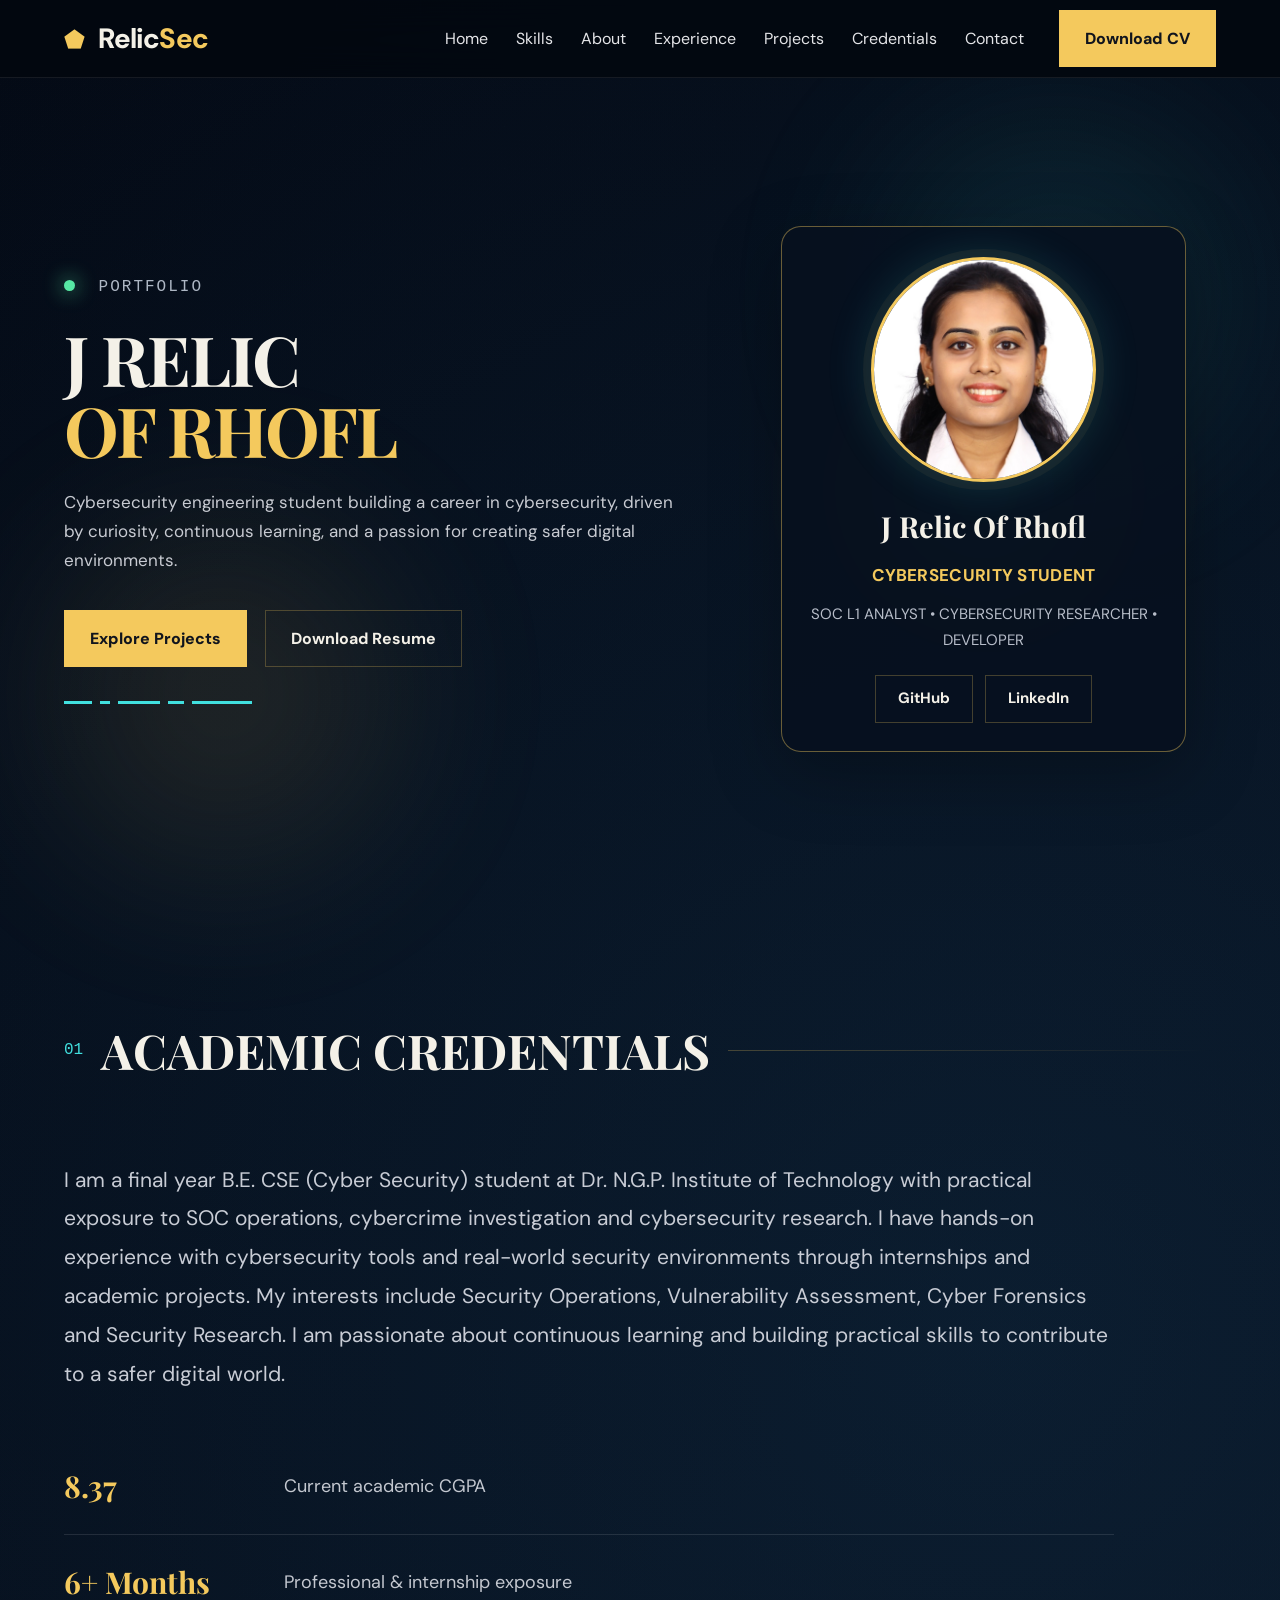
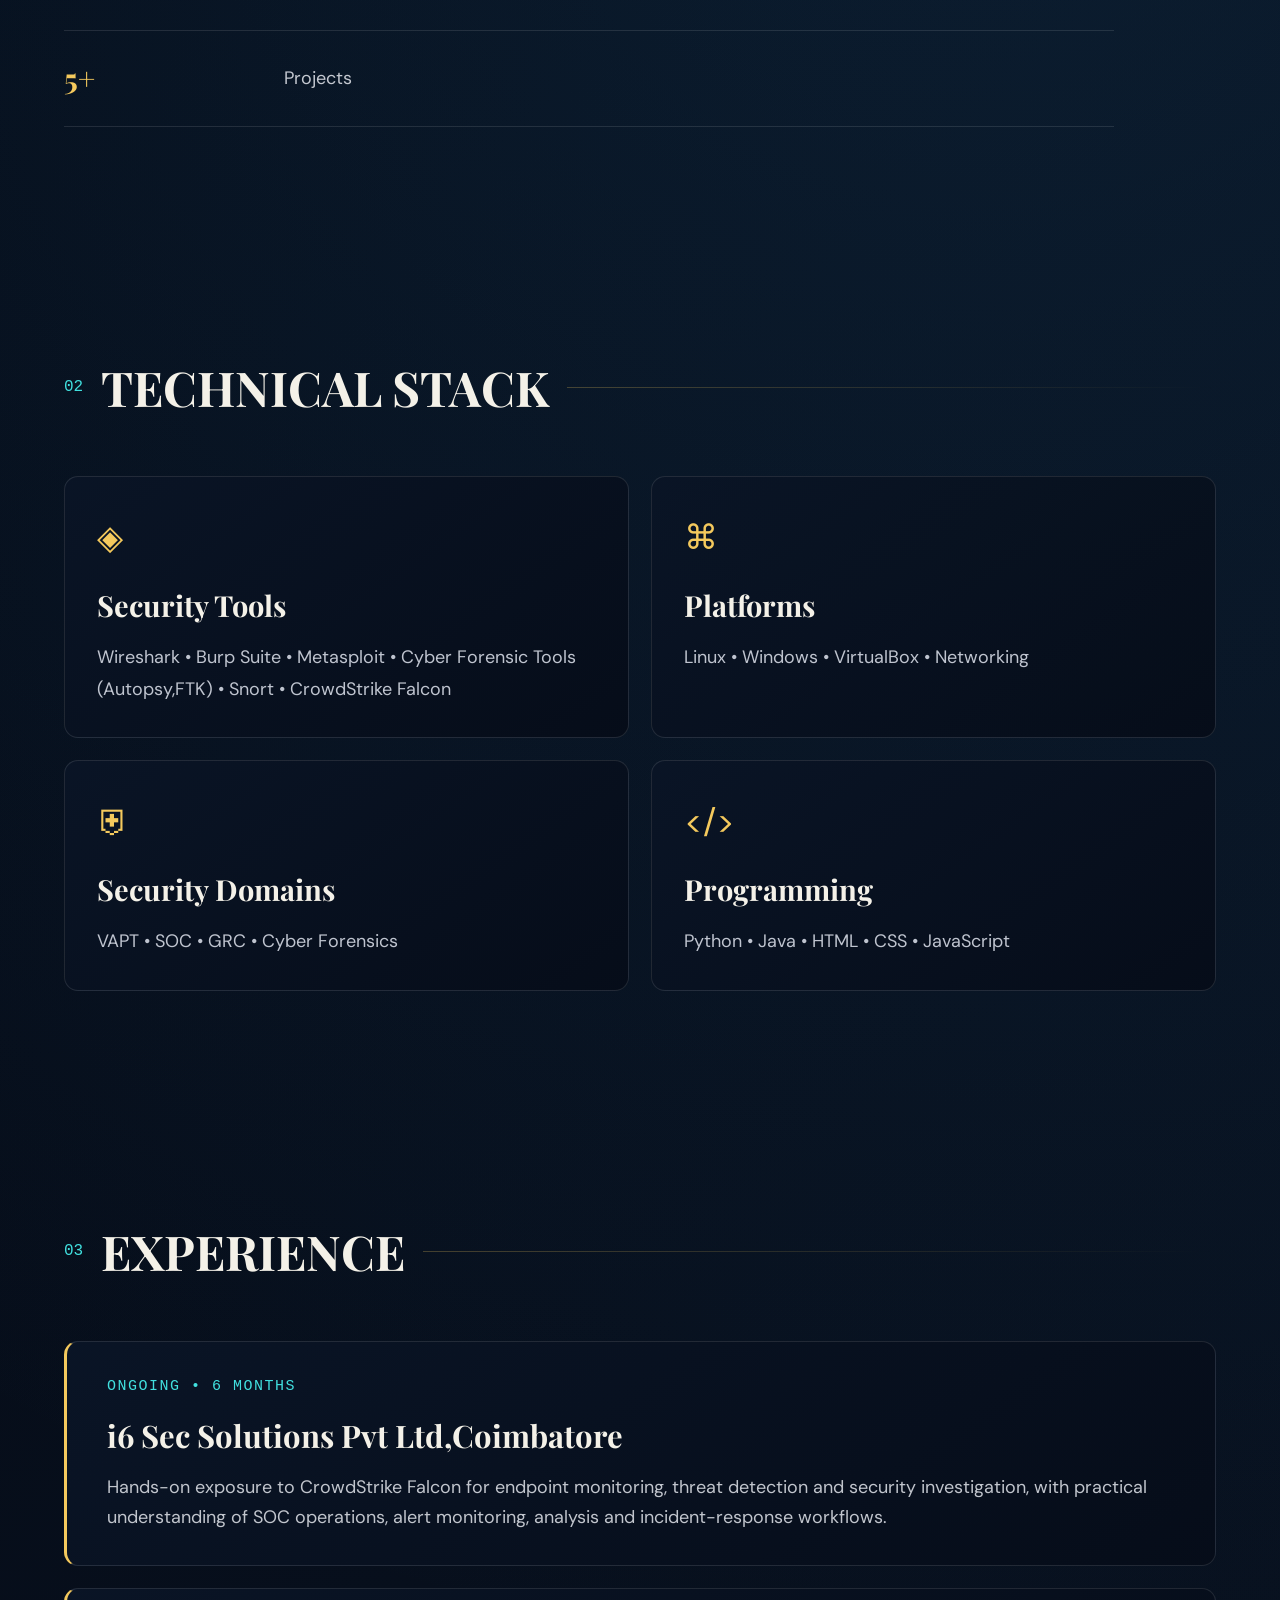
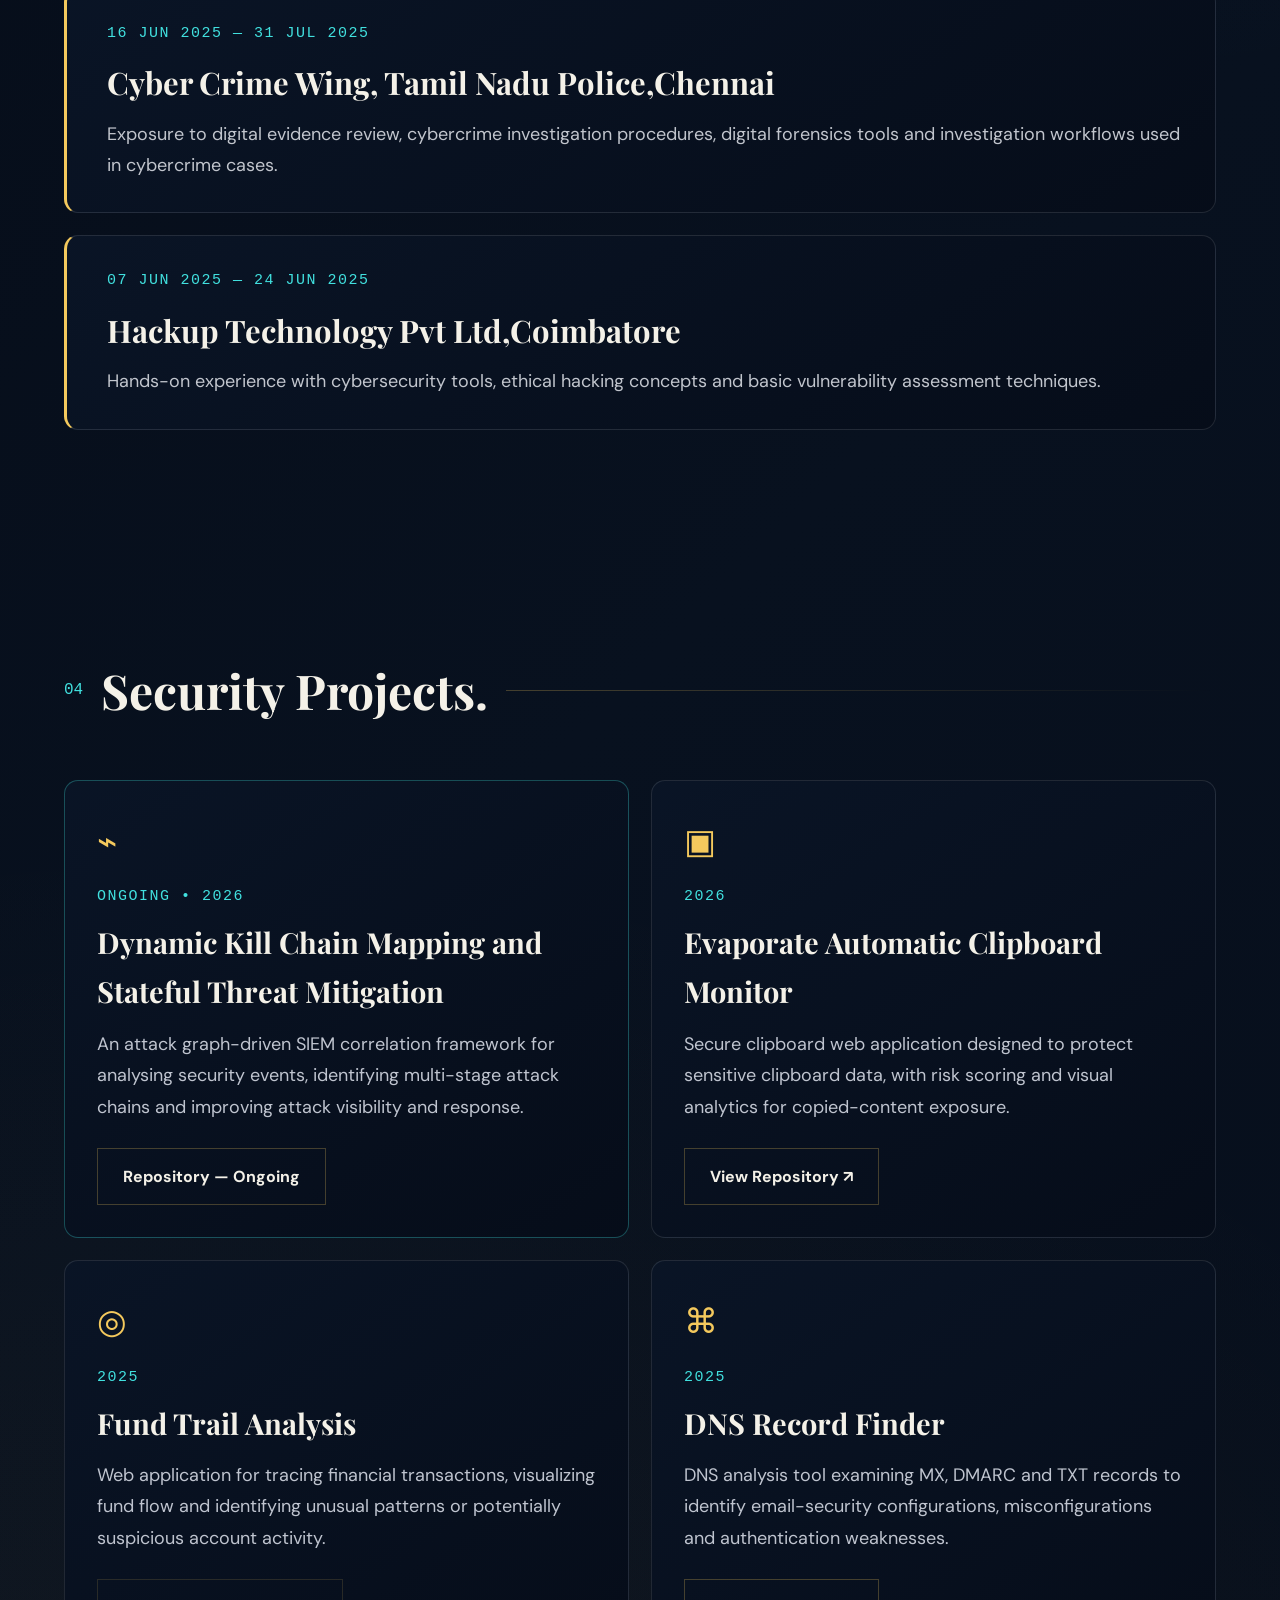
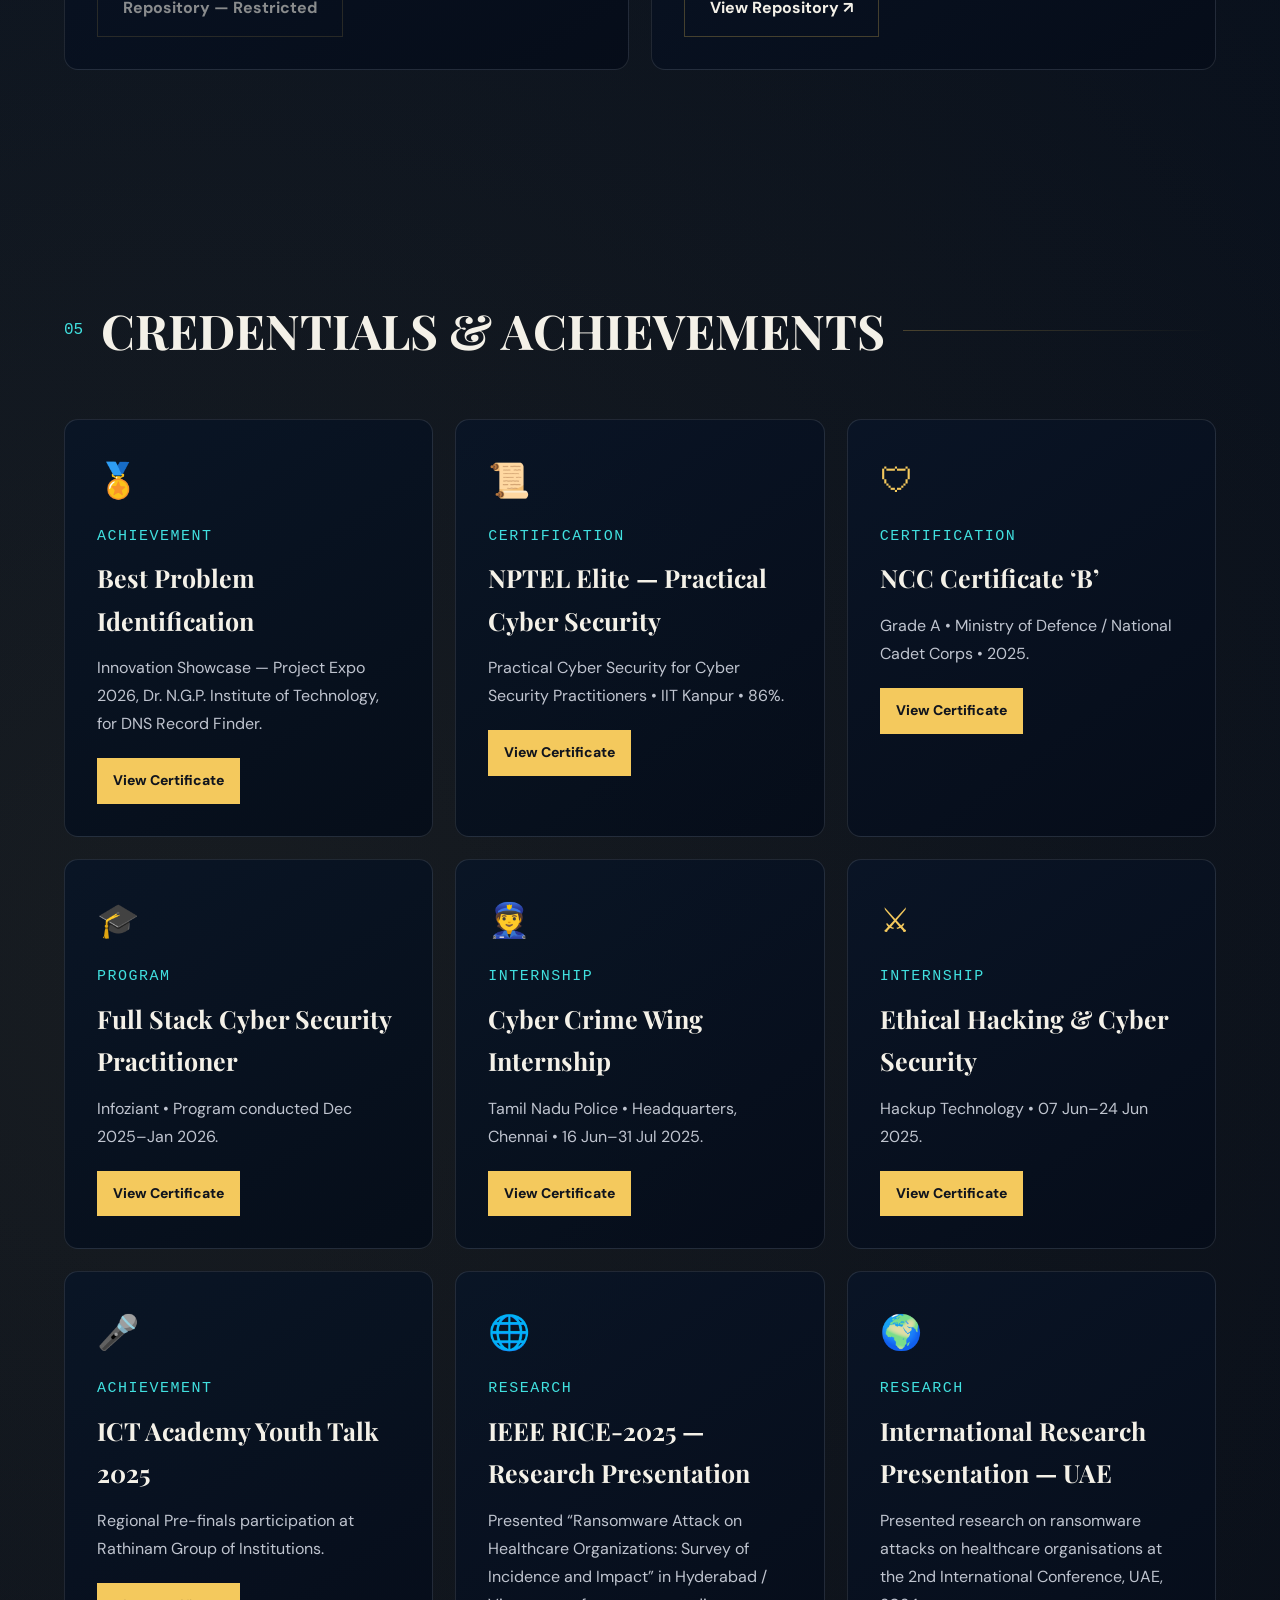
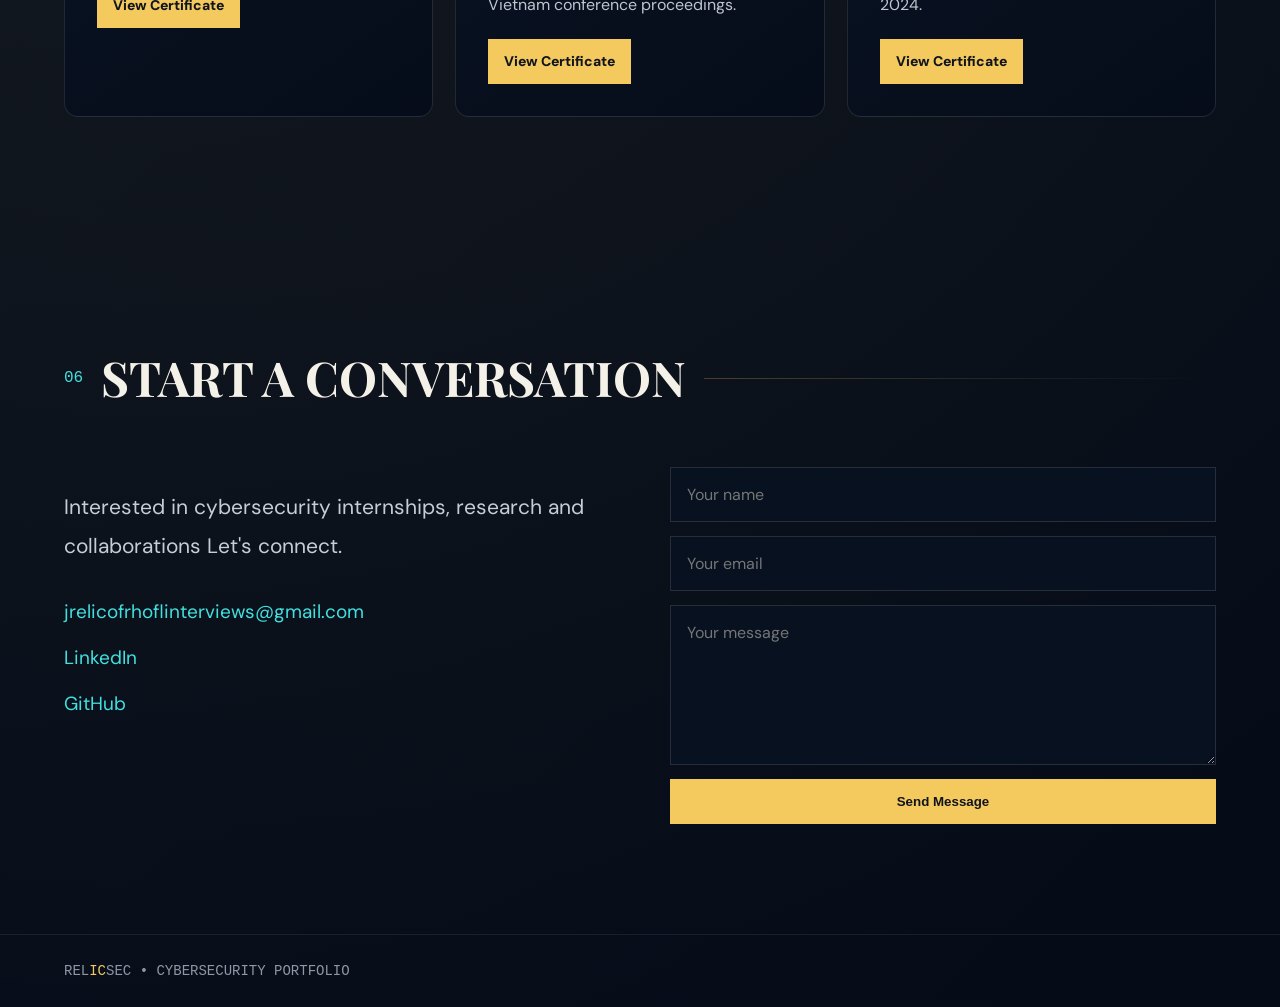
==== commit 8ddebeee: "Update portfolio details and improve descriptions" ====
--- a/index.html
+++ b/index.html
@@ -3,7 +3,7 @@
 <head>
   <meta charset="UTF-8">
   <meta name="viewport" content="width=device-width, initial-scale=1.0">
-  <meta name="description" content="J Relic of Rhofl — Cybersecurity Student Portfolio">
+  <meta name="description" content="J Relic of Rhofl — Portfolio">
   <title>RelicSec | J Relic Of Rhofl</title>
   <link rel="stylesheet" href="style.css">
 </head>
@@ -28,8 +28,7 @@
   <main>
     <section id="home" class="hero section">
       <div class="hero-copy">
-        <div class="eyebrow"><span class="pulse"></span> SECURE CONNECTION ESTABLISHED</div>
-        <div class="terminal">root@relic-sec:~$ <strong>whoami</strong> <span>cybersecurity_student</span></div>
+        <div class="eyebrow"><span class="pulse"></span> PORTFOLIO</div>
         <h1>J RELIC<br><em>OF RHOFL</em></h1>
         <p class="hero-text">
           Cybersecurity engineering student building a career in cybersecurity, driven by curiosity, continuous learning, and a passion for creating safer digital environments.
@@ -44,11 +43,10 @@
       <div class="hero-visual profile-hero">
         <div class="profile-glow"></div>
         <div class="profile-card">
-          <div class="profile-status"><span></span> SYSTEM STATUS: ACTIVE</div>
           <img src="assets/profile.jpg" alt="J Relic Of Rhofl" class="hero-profile">
           <h3>J Relic Of Rhofl</h3>
           <strong>CYBERSECURITY STUDENT</strong>
-          <p>SOC L1 ANALYST • SECURITY RESEARCHER</p>
+          <p>SOC L1 ANALYST • CYBERSECURITY RESEARCHER • DEVELOPER</p>
           <div class="profile-socials">
             <a href="https://github.com/Relic29" target="_blank">GitHub</a>
             <a href="https://www.linkedin.com/" target="_blank">LinkedIn</a>
@@ -58,31 +56,30 @@
     </section>
 
     <section id="about" class="section about">
-      <div class="section-title"><span>01</span><h2>Education</h2></div>
+      <div class="section-title"><span>01</span><h2>ACADEMIC CREDENTIALS</h2></div>
       <div class="about-grid">
         <div>
           <p class="lead">
-            I am a B.E. CSE (Cyber Security) student at Dr. N.G.P. Institute of Technology with practical exposure to SOC operations, endpoint monitoring, cybercrime investigation, and cybersecurity research.
+            I am a final year B.E. CSE (Cyber Security) student at Dr. N.G.P. Institute of Technology with practical exposure to SOC operations, cybercrime investigation and cybersecurity research.
 I have hands-on experience with cybersecurity tools and real-world security environments through internships and academic projects.
-My interests include Security Operations, Vulnerability Assessment, Threat Detection, Digital Forensics, and Security Research.
+My interests include Security Operations, Vulnerability Assessment, Cyber Forensics and Security Research.
 I am passionate about continuous learning and building practical skills to contribute to a safer digital world.
           </p>
           <div class="stats">
             <div><b>8.37</b><span>Current academic CGPA</span></div>
             <div><b>6+ Months</b><span>Professional & internship exposure</span></div>
-            <div><b>5+</b><span>Cybersecurity projects</span></div>
-            <div><b>SOC + VAPT</b><span>Primary security focus</span></div>
+            <div><b>5+</b><span>Projects</span></div>
           </div>
         </div>
       </div>
     </section>
 
     <section id="skills" class="section">
-      <div class="section-title"><span>02</span><h2>Security Stack.</h2></div>
+      <div class="section-title"><span>02</span><h2>TECHNICAL STACK</h2></div>
       <div class="skill-grid">
         <article class="skill-card">
           <div class="icon">◈</div><h3>Security Tools</h3>
-          <p>Wireshark • Burp Suite • Metasploit • Forensic Tools • CrowdStrike Falcon</p>
+          <p>Wireshark • Burp Suite • Metasploit • Cyber Forensic Tools (Autopsy,FTK) • Snort • CrowdStrike Falcon</p>
         </article>
         <article class="skill-card">
           <div class="icon">⌘</div><h3>Platforms</h3>
@@ -90,31 +87,31 @@
         </article>
         <article class="skill-card">
           <div class="icon">⛨</div><h3>Security Domains</h3>
-          <p>VAPT • SOC • GRC • Threat Detection • Digital Forensics</p>
+          <p>VAPT • SOC • GRC • Cyber Forensics</p>
         </article>
         <article class="skill-card">
           <div class="icon">&lt;/&gt;</div><h3>Programming</h3>
-          <p>Python • Java (Basics) • HTML • CSS • JavaScript</p>
+          <p>Python • Java • HTML • CSS • JavaScript</p>
         </article>
       </div>
     </section>
 
     <section id="experience" class="section">
-      <div class="section-title"><span>03</span><h2>Experience.</h2></div>
+      <div class="section-title"><span>03</span><h2>EXPERIENCE</h2></div>
       <div class="timeline">
         <article class="experience-card">
           <div class="date">ONGOING • 6 MONTHS</div>
-          <h3>i6 Sec Solutions Pvt Ltd — Coimbatore</h3>
+          <h3>i6 Sec Solutions Pvt Ltd,Coimbatore</h3>
           <p>Hands-on exposure to CrowdStrike Falcon for endpoint monitoring, threat detection and security investigation, with practical understanding of SOC operations, alert monitoring, analysis and incident-response workflows.</p>
         </article>
         <article class="experience-card">
           <div class="date">16 JUN 2025 — 31 JUL 2025</div>
-          <h3>Cyber Crime Wing, Tamil Nadu Police — Chennai</h3>
+          <h3>Cyber Crime Wing, Tamil Nadu Police,Chennai</h3>
           <p>Exposure to digital evidence review, cybercrime investigation procedures, digital forensics tools and investigation workflows used in cybercrime cases.</p>
         </article>
         <article class="experience-card">
           <div class="date">07 JUN 2025 — 24 JUN 2025</div>
-          <h3>Hackup Technology Pvt Ltd — Coimbatore</h3>
+          <h3>Hackup Technology Pvt Ltd,Coimbatore</h3>
           <p>Hands-on experience with cybersecurity tools, ethical hacking concepts and basic vulnerability assessment techniques.</p>
         </article>
       </div>
@@ -151,7 +148,7 @@
     </section>
 
     <section id="credentials" class="section">
-      <div class="section-title"><span>05</span><h2>Credentials & Achievements.</h2></div>
+      <div class="section-title"><span>05</span><h2>CREDENTIALS & ACHIEVEMENTS</h2></div>
       <div class="credential-grid">
         <article class="credential-card award">
           <div class="credential-icon">🏅</div><div class="tag">ACHIEVEMENT</div>
@@ -202,10 +199,10 @@
     </section>
 
     <section id="contact" class="section contact">
-      <div class="section-title"><span>06</span><h2>Open a Secure Channel.</h2></div>
+      <div class="section-title"><span>06</span><h2>START A CONVERSATION</h2></div>
       <div class="contact-grid">
         <div>
-          <p class="lead">Interested in cybersecurity, SOC operations, threat detection, VAPT or security research? Let's connect.</p>
+          <p class="lead">Interested in cybersecurity internships, research and collaborations Let's connect.</p>
           <div class="contact-lines">
             <a href="mailto:jrelicofrhoflinterviews@gmail.com">jrelicofrhoflinterviews@gmail.com</a>
             <a href="https://www.linkedin.com/in/j-relic-of-rhofl-a2ab7236b/" target="_blank">LinkedIn</a>
@@ -224,7 +221,6 @@
 
   <footer>
     <span>REL<em>IC</em>SEC • CYBERSECURITY PORTFOLIO</span>
-    <span>root@relic-sec:~$ connection_closed</span>
   </footer>
   <script src="script.js"></script>
 </body>
